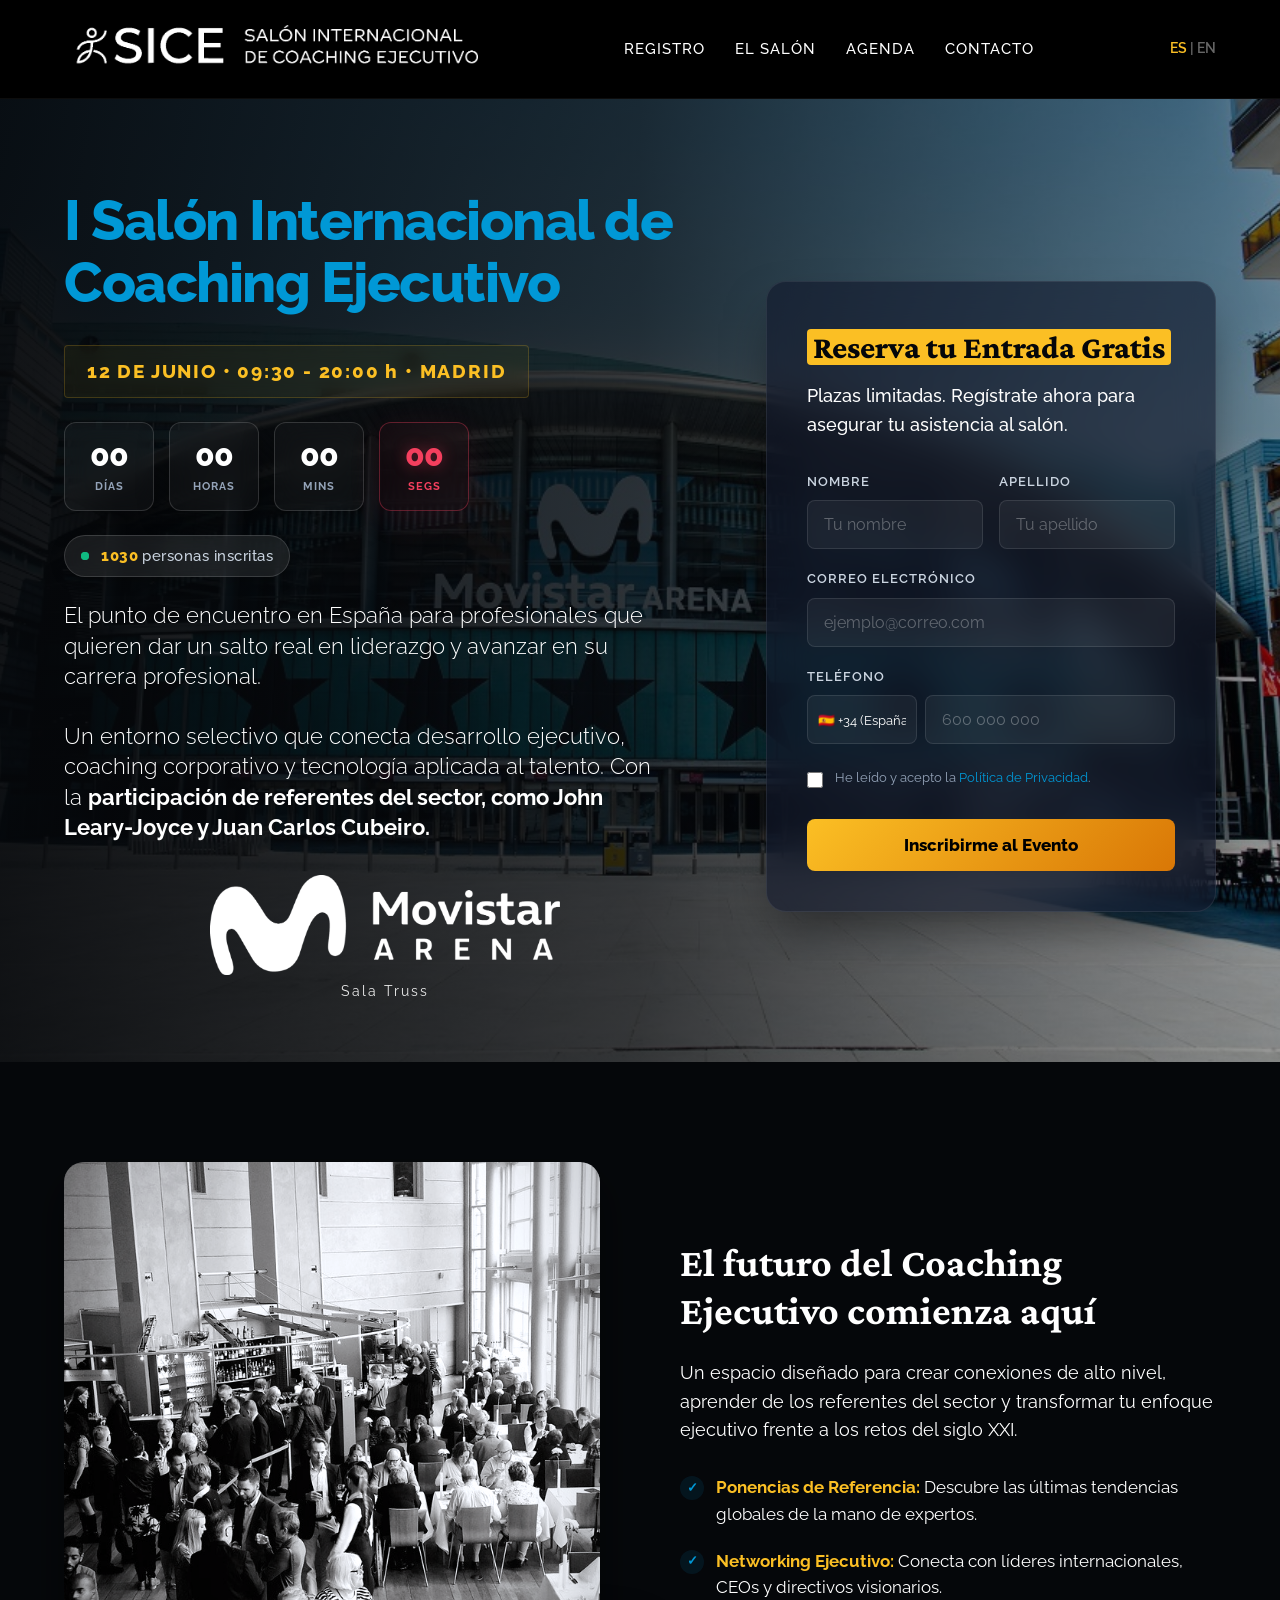
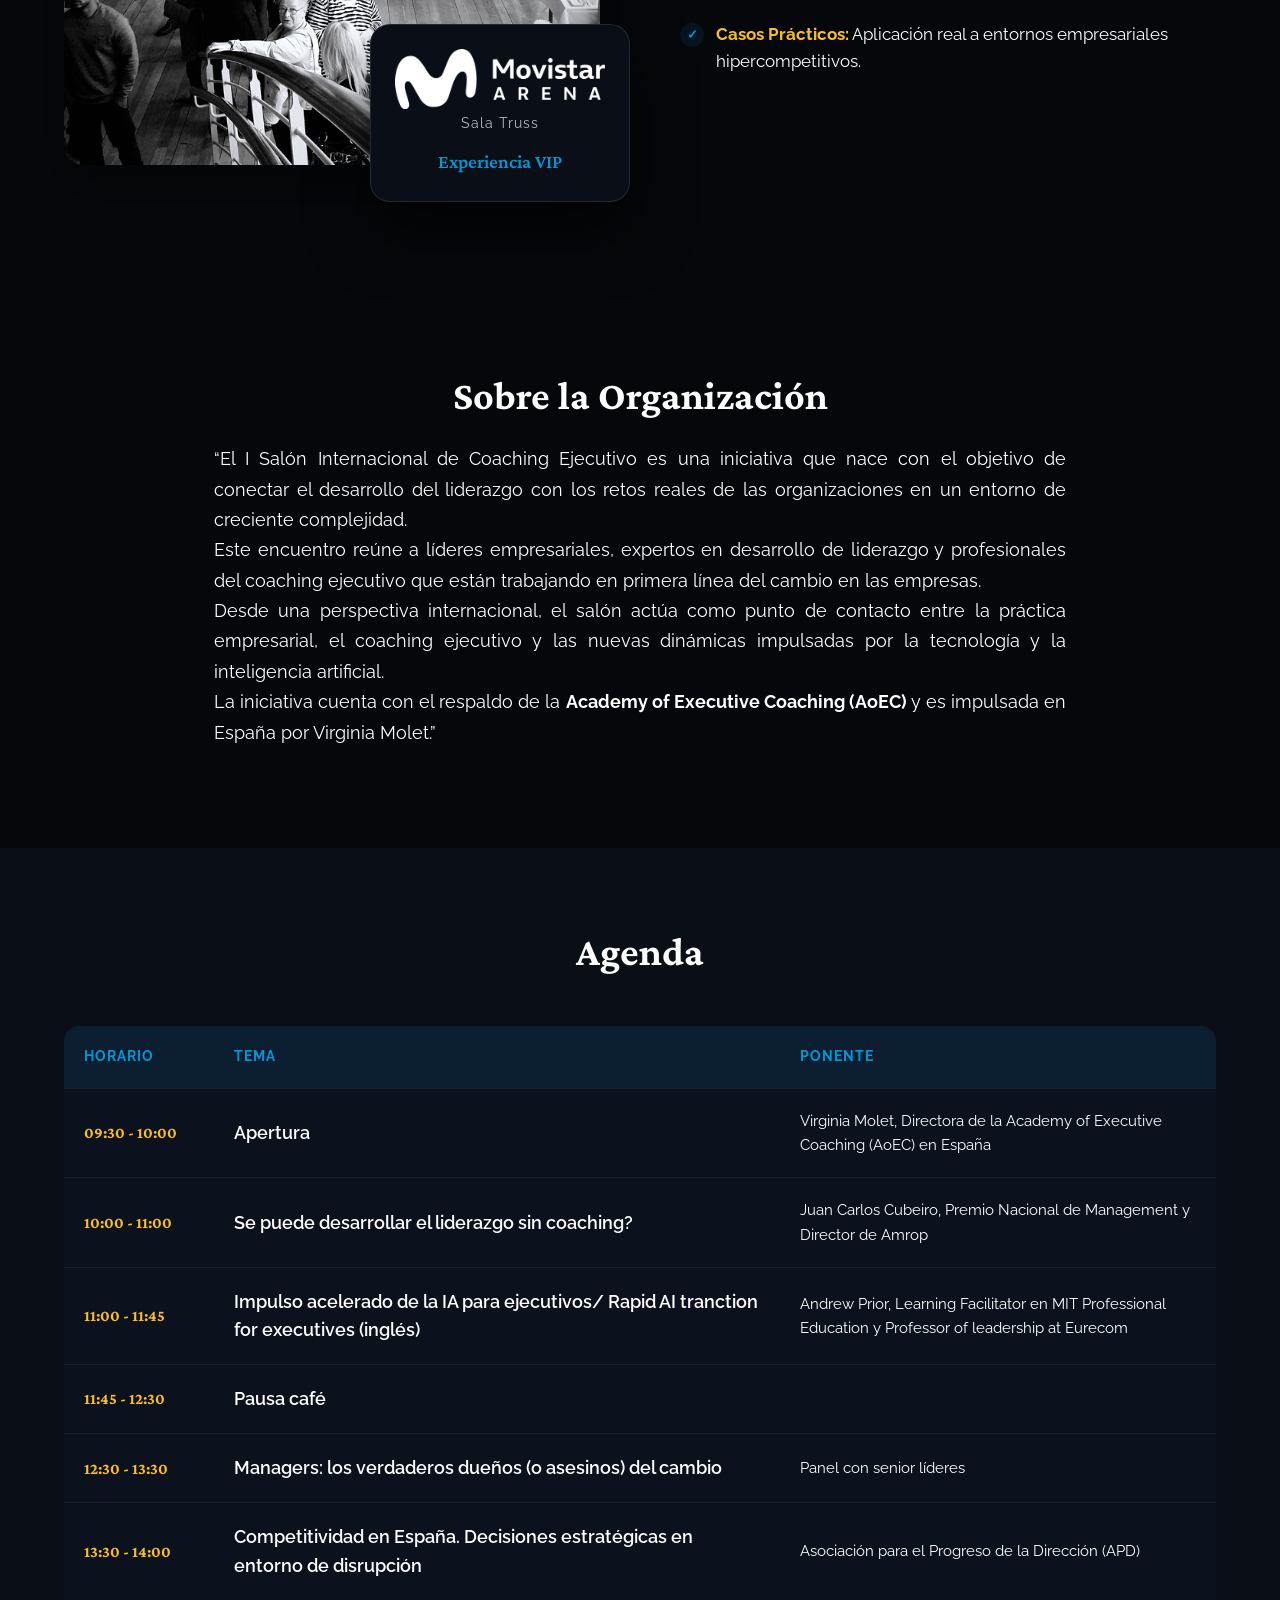
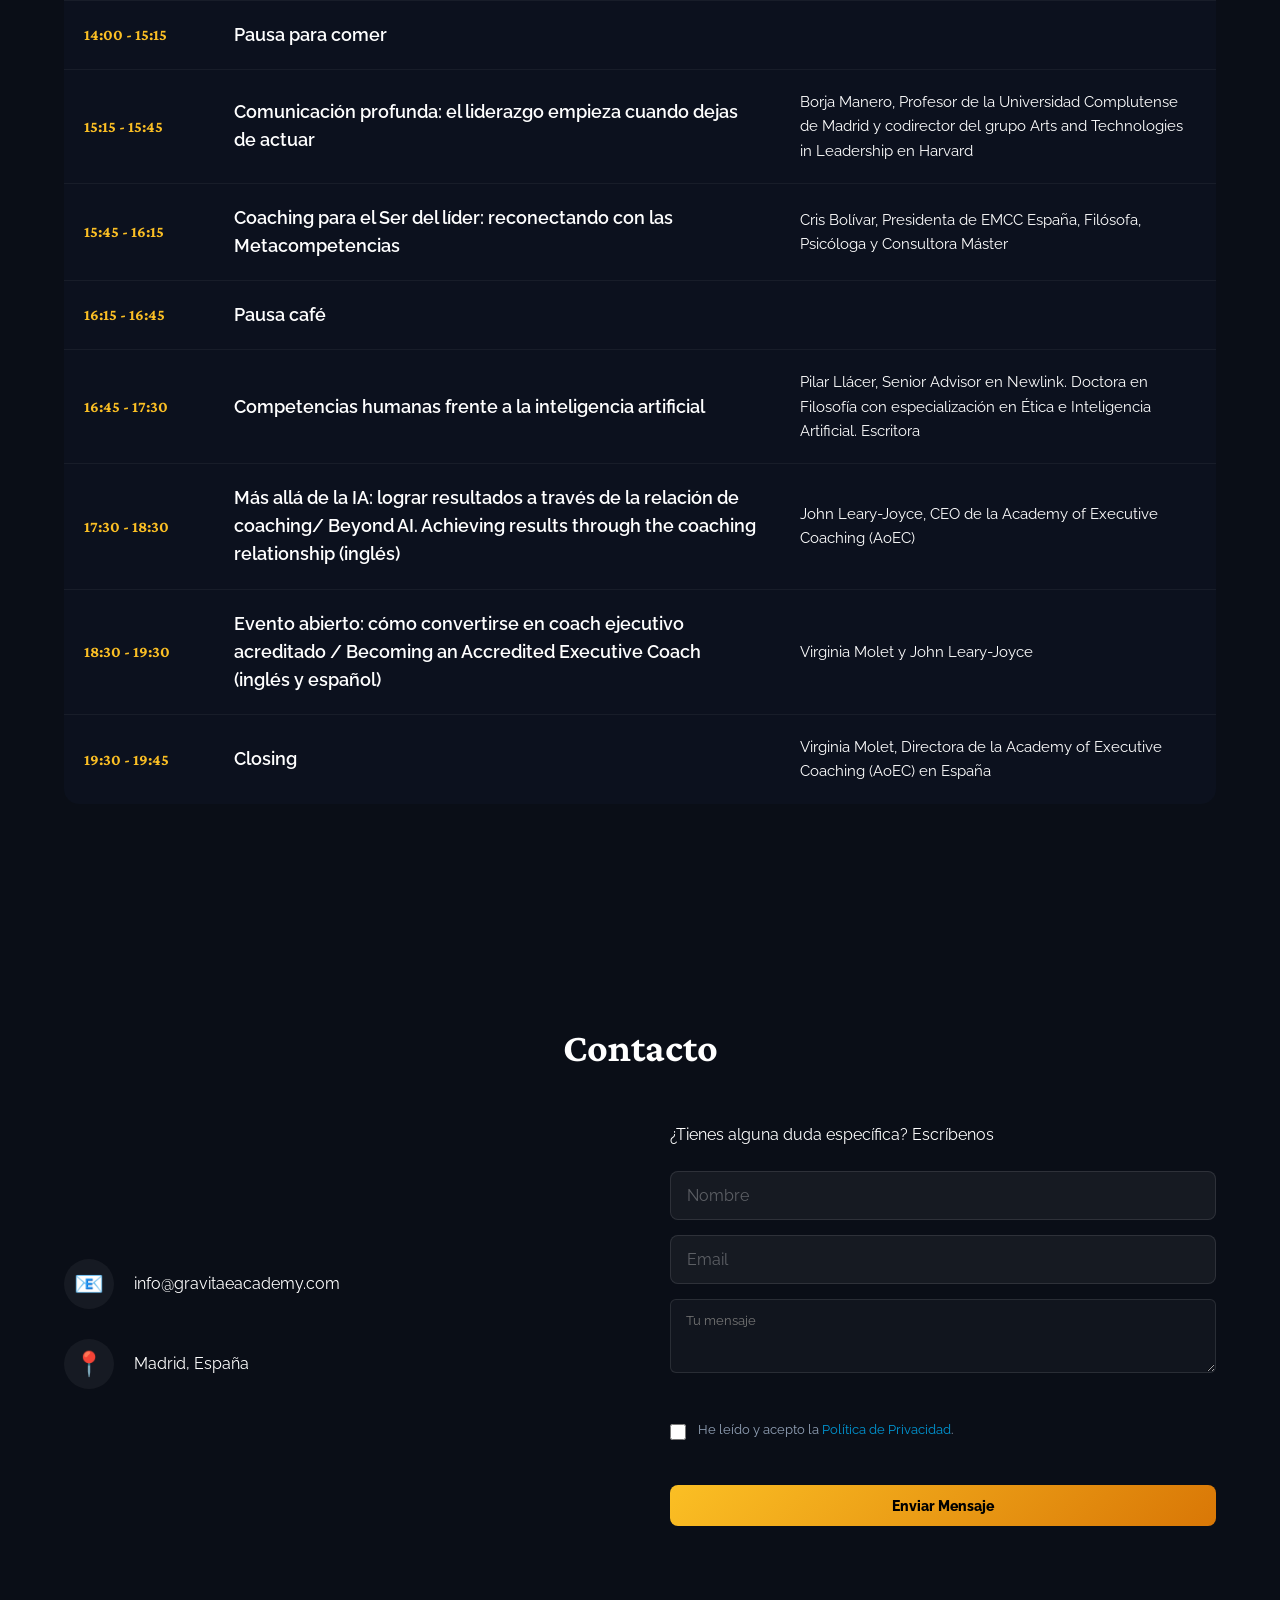
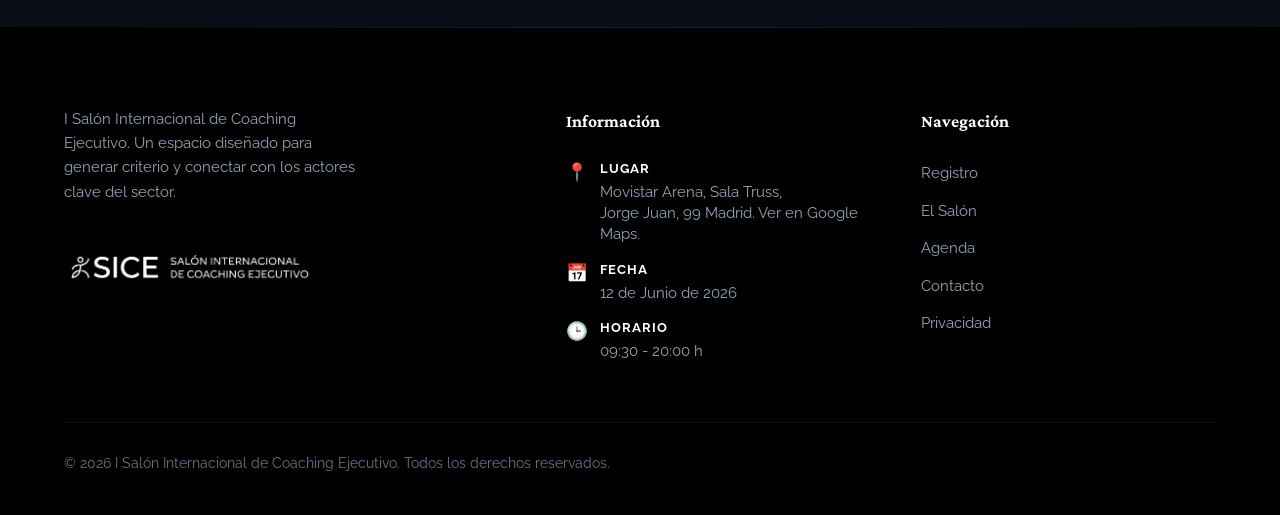
==== index.html @ 522bdac2 "content: update Cris Bolivar profile and presentation title in agenda" ====
<!DOCTYPE html>
<html lang="es">
<head>
    <meta charset="UTF-8">
    <meta name="viewport" content="width=device-width, initial-scale=1.0">
    <script>
        if (!sessionStorage.getItem('auto_reloaded')) {
            sessionStorage.setItem('auto_reloaded', 'true');
            window.location.reload(true);
        }
    </script>
    <title>I Salón Internacional de Coaching Ejecutivo | 12 de Junio, Madrid</title>
    <meta name="description" content="Inscríbete al I Salón Internacional de Coaching Ejecutivo este 12 de Junio de 09:30 a 20:00 h en el Movistar Arena de Madrid con expertos como John Leary-Joyce y Juan Carlos Cubeiro.">
    <link rel="preconnect" href="https://fonts.googleapis.com">
    <link rel="preconnect" href="https://fonts.gstatic.com" crossorigin>
    <link href="https://fonts.googleapis.com/css2?family=Crimson+Pro:ital,wght@0,300..900;1,300..900&family=Raleway:ital,wght@0,100..900;1,100..900&display=swap" rel="stylesheet">
    <link rel="stylesheet" href="style.css">
    <link rel="icon" type="image/png" href="assets/favicon-sice-v2.png">
</head>
<body>
    <header class="navbar">
        <div class="container nav-container">
            <div class="nav-brand"><a href="index.html"><img src="assets/logo-sice-horizontal-v2.png" alt="SICE Logo" class="nav-logo"></a></div>
            <nav class="nav-menu" id="navMenu">
                <ul>
                    <li><a href="index.html">Registro</a></li>
                    <li><a href="el-salon.html">El Salón</a></li>
                    <li><a href="agenda.html">Agenda</a></li>
                    <li><a href="#contacto">Contacto</a></li>
                </ul>
            </nav>
            <div class="nav-actions">
                <div class="lang-switcher">
                    <span class="active">ES</span> | <a href="en/index.html">EN</a>
                </div>
                <button class="menu-toggle" id="menuToggle">
                    <span></span>
                    <span></span>
                    <span></span>
                </button>
            </div>
        </div>
    </header>

    <main>
        <section class="hero">
            <div class="hero-bg">
                <img src="assets/movistar-arena-exterior.jpg" alt="Movistar Arena Exterior" class="bg-image">
                <div class="overlay"></div>
            </div>
            
            <div class="container hero-content">
                <div class="hero-text">
                    <h1 class="main-title">I Salón Internacional de<br>Coaching Ejecutivo</h1>
                    <span class="date-badge">12 DE JUNIO • 09:30 - 20:00 h • MADRID</span>
                    <div class="countdown-container">
                        <div class="countdown-card">
                            <span class="countdown-number" id="countdown-days">00</span>
                            <span class="countdown-label">DÍAS</span>
                        </div>
                        <div class="countdown-card">
                            <span class="countdown-number" id="countdown-hours">00</span>
                            <span class="countdown-label">HORAS</span>
                        </div>
                        <div class="countdown-card">
                            <span class="countdown-number" id="countdown-mins">00</span>
                            <span class="countdown-label">MINS</span>
                        </div>
                        <div class="countdown-card active-card">
                            <span class="countdown-number" id="countdown-secs">00</span>
                            <span class="countdown-label">SEGS</span>
                        </div>
                    </div>
                    <div class="counter-badge">
                        <span class="pulse-dot"></span>
                        <span id="registered-counter">1.030</span> personas inscritas
                    </div>
                    <p class="subtitle text-white-force">El punto de encuentro en España para profesionales que quieren dar un salto real en liderazgo y avanzar en su carrera profesional.<br><br>Un entorno selectivo que conecta desarrollo ejecutivo, coaching corporativo y tecnología aplicada al talento. Con la <strong>participación de referentes del sector, como John Leary-Joyce y Juan Carlos Cubeiro.</strong></p>
                    <div class="brand-group">
                        <img src="assets/logo-movistar-arena.png" alt="Movistar Arena Madrid" class="hero-brand-logo">
                        <span class="venue-name">Sala Truss</span>
                    </div>
                </div>

                <div class="form-wrapper">
                    <div class="glass-card">
                        <h2><span class="highlight-yellow">Reserva tu Entrada Gratis</span></h2>
                        <p>Plazas limitadas. Regístrate ahora para asegurar tu asistencia al salón.</p>
                        
                        <form id="inscription-form" class="event-form">
                            <div class="form-row">
                                <div class="form-group">
                                    <label for="nombre">Nombre</label>
                                    <input type="text" id="nombre" name="nombre" required placeholder="Tu nombre">
                                </div>
                                <div class="form-group">
                                    <label for="apellido">Apellido</label>
                                    <input type="text" id="apellido" name="apellido" required placeholder="Tu apellido">
                                </div>
                            </div>
                            
                            <div class="form-group">
                                <label for="email">Correo Electrónico</label>
                                <input type="email" id="email" name="email" required placeholder="ejemplo@correo.com">
                            </div>

                            <div class="form-group">
                                <label for="telefono">Teléfono</label>
                                <div class="phone-input">
                                    <select id="codigo-pais" name="codigo-pais" class="country-code">
                                        <option value="+34">🇪🇸 +34 (España)</option>
                                        <option value="+1">🇺🇸 +1 (USA/Canadá)</option>
                                        <option value="+44">🇬🇧 +44 (UK)</option>
                                        <option value="+52">🇲🇽 +52 (México)</option>
                                        <option value="+54">🇦🇷 +54 (Argentina)</option>
                                        <option value="+57">🇨🇴 +57 (Colombia)</option>
                                        <option value="+56">🇨🇱 +56 (Chile)</option>
                                        <option value="+51">🇵🇪 +51 (Perú)</option>
                                        <option value="+58">🇻🇪 +58 (Venezuela)</option>
                                        <option value="+593">🇪🇨 +593 (Ecuador)</option>
                                        <option value="+502">🇬🇹 +502 (Guatemala)</option>
                                        <option value="+53">🇨🇺 +53 (Cuba)</option>
                                        <option value="+591">🇧🇴 +591 (Bolivia)</option>
                                        <option value="+1">🇩🇴 +1 (Rep. Dominicana)</option>
                                        <option value="+504">🇭🇳 +504 (Honduras)</option>
                                        <option value="+595">🇵🇾 +595 (Paraguay)</option>
                                        <option value="+503">🇸🇻 +503 (El Salvador)</option>
                                        <option value="+505">🇳🇮 +505 (Nicaragua)</option>
                                        <option value="+506">🇨🇷 +506 (Costa Rica)</option>
                                        <option value="+507">🇵🇦 +507 (Panamá)</option>
                                        <option value="+598">🇺🇾 +598 (Uruguay)</option>
                                        <option value="+351">🇵🇹 +351 (Portugal)</option>
                                        <option value="+33">🇫🇷 +33 (Francia)</option>
                                        <option value="+49">🇩🇪 +49 (Alemania)</option>
                                        <option value="+39">🇮🇹 +39 (Italia)</option>
                                        <option value="+31">🇳🇱 +31 (Países Bajos)</option>
                                        <option value="+32">🇧🇪 +32 (Bélgica)</option>
                                        <option value="+41">🇨🇭 +41 (Suiza)</option>
                                        <option value="+43">🇦🇹 +43 (Austria)</option>
                                        <option value="+46">🇸🇪 +46 (Suecia)</option>
                                        <option value="+47">🇳特 +47 (Noruega)</option>
                                        <option value="+45">🇩🇰 +45 (Dinamarca)</option>
                                        <option value="+358">🇫🇮 +358 (Finlandia)</option>
                                        <option value="+30">🇬🇷 +30 (Grecia)</option>
                                        <option value="+353">🇮🇪 +353 (Irlanda)</option>
                                        <option value="+7">🇷🇺 +7 (Rusia)</option>
                                        <option value="+86">🇨🇳 +86 (China)</option>
                                        <option value="+81">🇯🇵 +81 (Japón)</option>
                                        <option value="+82">🇰🇷 +82 (Corea del Sur)</option>
                                        <option value="+91">🇮🇳 +91 (India)</option>
                                        <option value="+61">🇦🇺 +61 (Australia)</option>
                                        <option value="+64">🇳🇿 +64 (N. Zelanda)</option>
                                        <option value="+55">🇧🇷 +55 (Brasil)</option>
                                        <option value="+971">🇦🇪 +971 (EAU)</option>
                                        <option value="+966">🇸🇦 +966 (Arabia S.)</option>
                                        <option value="+972">🇮🇱 +972 (Israel)</option>
                                        <option value="+20">🇪🇬 +20 (Egipto)</option>
                                        <option value="+27">🇿🇦 +27 (Sudáfrica)</option>
                                        <option value="+212">🇲🇦 +212 (Marruecos)</option>
                                        <option value="+00">🌍 Otro</option>
                                    </select>
                                    <input type="tel" id="telefono" name="telefono" required placeholder="600 000 000">
                                </div>
                            </div>

                            <div class="form-group checkbox-group">
                                <input type="checkbox" id="legal" name="legal" required>
                                <label for="legal" class="legal-text">He leído y acepto la <a href="https://saloncoachingejecutivo.com/politica-de-privacidad.html" target="_blank">Política de Privacidad</a>.</label>
                            </div>

                            <button type="submit" class="submit-btn" id="submitBtn">
                                <span>Inscribirme al Evento</span>
                                <div class="spinner hidden"></div>
                            </button>
                            <div class="success-msg hidden" id="successMsg">¡Gracias por inscribirte! Nos pondremos en contacto pronto con los detalles de tu acceso.</div>
                        </form>
                    </div>
                </div>
            </div>
        </section>
        
        <section class="about-section">
            <div class="container about-grid">
                <div class="about-image">
                    <img src="assets/indoor-networking-v2.jpg" alt="Networking de Coaching" class="img-fluid rounded-shadow">
                    <div class="floating-badge">
                        <img src="assets/logo-movistar-arena.png" alt="Movistar Arena" class="m-logo">
                        <span class="badge-subtitle">Sala Truss</span>
                        <span>Experiencia VIP</span>
                    </div>
                </div>
                <div class="about-text">
                    <h2 class="section-title">El futuro del Coaching Ejecutivo comienza aquí</h2>
                    <p class="text-white-force">Un espacio diseñado para crear conexiones de alto nivel, aprender de los referentes del sector y transformar tu enfoque ejecutivo frente a los retos del siglo XXI.</p>
                    <ul class="feature-list">
                        <li><strong>Ponencias de Referencia:</strong> Descubre las últimas tendencias globales de la mano de expertos.</li>
                        <li><strong>Networking Ejecutivo:</strong> Conecta con líderes internacionales, CEOs y directivos visionarios.</li>
                        <li><strong>Casos Prácticos:</strong> Aplicación real a entornos empresariales hipercompetitivos.</li>
                    </ul>
                </div>
            </div>
        </section>

        <!-- Sección: Organización -->
        <section id="organiza" class="organiza-section">
            <div class="container organiza-single">
                <div class="organiza-text">
                    <h2 class="section-title">Sobre la Organización</h2>
                    <p class="text-white-force">“El I Salón Internacional de Coaching Ejecutivo es una iniciativa que nace con el objetivo de conectar el desarrollo del liderazgo con los retos reales de las organizaciones en un entorno de creciente complejidad.</p>
                    <p class="text-white-force">Este encuentro reúne a líderes empresariales, expertos en desarrollo de liderazgo y profesionales del coaching ejecutivo que están trabajando en primera línea del cambio en las empresas.</p>
                    <p class="text-white-force">Desde una perspectiva internacional, el salón actúa como punto de contacto entre la práctica empresarial, el coaching ejecutivo y las nuevas dinámicas impulsadas por la tecnología y la inteligencia artificial.</p>
                    <p class="text-white-force">La iniciativa cuenta con el respaldo de la <strong>Academy of Executive Coaching (AoEC)</strong> y es impulsada en España por Virginia Molet.”</p>
                </div>
            </div>
        </section>

        <!-- Sección: Agenda -->
        <section class="schedule-section" id="provisional-agenda">
            <div class="container">
                <h2 class="section-title text-center">Agenda</h2>
                
                <div class="schedule-table-container">
                    <table class="schedule-table">
                        <thead>
                            <tr>
                                <th>Horario</th>
                                <th>Tema</th>
                                <th>Ponente</th>
                            </tr>
                        </thead>
                        <tbody>
                            <tr>
                                <td class="time-cell">09:30 - 10:00</td>
                                <td class="topic-cell">Apertura</td>
                                <td class="presenter-cell">Virginia Molet, Directora de la Academy of Executive Coaching (AoEC) en España</td>
                            </tr>
                            <tr>
                                <td class="time-cell">10:00 - 11:00</td>
                                <td class="topic-cell">Se puede desarrollar el liderazgo sin coaching?</td>
                                <td class="presenter-cell">Juan Carlos Cubeiro, Premio Nacional de Management y Director de Amrop</td>
                            </tr>
                            <tr>
                                <td class="time-cell">11:00 - 11:45</td>
                                <td class="topic-cell">Impulso acelerado de la IA para ejecutivos/ Rapid AI tranction for executives (inglés)</td>
                                <td class="presenter-cell">Andrew Prior, Learning Facilitator en MIT Professional Education y Professor of leadership at Eurecom</td>
                            </tr>
                            <tr>
                                <td class="time-cell">11:45 - 12:30</td>
                                <td class="topic-cell">Pausa café</td>
                                <td class="presenter-cell"></td>
                            </tr>
                            <tr>
                                <td class="time-cell">12:30 - 13:30</td>
                                <td class="topic-cell">Managers: los verdaderos dueños (o asesinos) del cambio</td>
                                <td class="presenter-cell">Panel con senior líderes</td>
                            </tr>
                            <tr>
                                <td class="time-cell">13:30 - 14:00</td>
                                <td class="topic-cell">Competitividad en España. Decisiones estratégicas en entorno de disrupción</td>
                                <td class="presenter-cell">Asociación para el Progreso de la Dirección (APD)</td>
                            </tr>
                            <tr>
                                <td class="time-cell">14:00 - 15:15</td>
                                <td class="topic-cell">Pausa para comer</td>
                                <td class="presenter-cell"></td>
                            </tr>
                            <tr>
                                <td class="time-cell">15:15 - 15:45</td>
                                <td class="topic-cell">Comunicación profunda: el liderazgo empieza cuando dejas de actuar</td>
                                <td class="presenter-cell">Borja Manero, Profesor de la Universidad Complutense de Madrid y codirector del grupo Arts and Technologies in Leadership en Harvard</td>
                            </tr>
                            <tr>
                                <td class="time-cell">15:45 - 16:15</td>
                                <td class="topic-cell">Coaching para el Ser del líder: reconectando con las Metacompetencias</td>
                                <td class="presenter-cell">Cris Bolívar, Presidenta de EMCC España, Filósofa, Psicóloga y Consultora Máster</td>
                            </tr>
                            <tr>
                                <td class="time-cell">16:15 - 16:45</td>
                                <td class="topic-cell">Pausa café</td>
                                <td class="presenter-cell"></td>
                            </tr>
                            <tr>
                                <td class="time-cell">16:45 - 17:30</td>
                                <td class="topic-cell">Competencias humanas frente a la inteligencia artificial</td>
                                <td class="presenter-cell">Pilar Llácer, Senior Advisor en Newlink. Doctora en Filosofía con especialización en Ética e Inteligencia Artificial. Escritora</td>
                            </tr>
                            <tr>
                                <td class="time-cell">17:30 - 18:30</td>
                                <td class="topic-cell">Más allá de la IA: lograr resultados a través de la relación de coaching/ Beyond AI. Achieving results through the coaching relationship (inglés)</td>
                                <td class="presenter-cell">John Leary-Joyce, CEO de la Academy of Executive Coaching (AoEC)</td>
                            </tr>
                            <tr>
                                <td class="time-cell">18:30 - 19:30</td>
                                <td class="topic-cell">Evento abierto: cómo convertirse en coach ejecutivo acreditado / Becoming an Accredited Executive Coach (inglés y español)</td>
                                <td class="presenter-cell">Virginia Molet y John Leary-Joyce</td>
                            </tr>
                            <tr>
                                <td class="time-cell">19:30 - 19:45</td>
                                <td class="topic-cell">Closing</td>
                                <td class="presenter-cell">Virginia Molet, Directora de la Academy of Executive Coaching (AoEC) en España</td>
                            </tr>
                        </tbody>
                    </table>
                </div>
            </div>
        </section>

        <!-- Sección: Contacto -->
        <section id="contacto" class="contacto-section">
            <div class="container">
                <h2 class="section-title text-center">Contacto</h2>
                <div class="contacto-grid">
                    <div class="contacto-info">
                        <div class="info-item">
                            <span class="icon">📧</span>
                            <p>info@gravitaeacademy.com</p>
                        </div>
                        <div class="info-item">
                            <span class="icon">📍</span>
                            <p>Madrid, España</p>
                        </div>
                    </div>
                    <div class="contacto-form-mini">
                        <p class="text-sm opacity-70 mb-6">¿Tienes alguna duda específica? Escríbenos</p>
                        <form class="mini-form" id="contact-form">
                            <input type="text" name="nombre" placeholder="Nombre" required>
                            <input type="email" name="email" placeholder="Email" required>
                            <textarea name="mensaje" placeholder="Tu mensaje" rows="3" required></textarea>
                            <div class="form-group checkbox-group">
                                <input type="checkbox" id="legal-contacto" name="legal" required>
                                <label for="legal-contacto" class="legal-text">He leído y acepto la <a href="politica-de-privacidad.html" target="_blank">Política de Privacidad</a>.</label>
                            </div>
                            <button type="submit" class="submit-btn small" id="contactSubmitBtn">
                                <span>Enviar Mensaje</span>
                                <div class="spinner hidden"></div>
                            </button>
                            <p id="contactSuccess" class="success-message hidden">Mensaje enviado</p>
                        </form>
                    </div>
                </div>
            </div>
        </section>
    </main>

    <footer>
        <div class="container">
            <div class="footer-grid">
                <div class="footer-brand-col">
                    <p>I Salón Internacional de Coaching Ejecutivo. Un espacio diseñado para generar criterio y conectar con los actores clave del sector.</p>
                    <img src="assets/logo-sice-horizontal-v2.png" alt="SICE Logo" class="footer-logo">
                </div>
                <div class="footer-info-col">
                    <h4 class="footer-col-title">Información</h4>
                    <ul class="footer-info-list">
                        <li class="footer-info-item">
                            <span class="icon">📍</span>
                            <div>
                                <strong>Lugar</strong>
                                <a href="https://maps.app.goo.gl/J7cBUpPkDtHW1ZrYA" target="_blank">Movistar Arena, Sala Truss,<br>Jorge Juan, 99 Madrid. Ver en Google Maps.</a>
                            </div>
                        </li>
                        <li class="footer-info-item">
                            <span class="icon">📅</span>
                            <div>
                                <strong>Fecha</strong>
                                <span>12 de Junio de 2026</span>
                            </div>
                        </li>
                        <li class="footer-info-item">
                            <span class="icon">🕒</span>
                            <div>
                                <strong>Horario</strong>
                                <span>09:30 - 20:00 h</span>
                            </div>
                        </li>
                    </ul>
                </div>
                <div class="footer-nav-col">
                    <h4 class="footer-col-title">Navegación</h4>
                    <ul class="footer-nav-list">
                        <li><a href="index.html">Registro</a></li>
                        <li><a href="el-salon.html">El Salón</a></li>
                        <li><a href="agenda.html">Agenda</a></li>
                        <li><a href="index.html#contacto">Contacto</a></li>
                        <li><a href="politica-de-privacidad.html">Privacidad</a></li>
                    </ul>
                </div>
            </div>
            <div class="footer-divider"></div>
            <div class="footer-bottom">
                <p>&copy; 2026 I Salón Internacional de Coaching Ejecutivo. Todos los derechos reservados.</p>
            </div>
        </div>
    </footer>

    <a href="#inscription-form" class="floating-cta" id="floatingCta">Inscribirme al Evento</a>

    <script src="script-v2.js"></script>
</body>
</html>
---- style.css ----
:root {
    --color-primary: #0098d6;
    --color-primary-dark: #0077a9;
    --color-accent-yellow: #fbbf24;
    --color-accent-yellow-dark: #d97706;
    --color-dark: #0a0e17;        /* Very dark blue/black */
    --color-darker: #05070a;
    --color-text: #ffffff;
    --color-white: #ffffff;
    
    --font-heading: 'Crimson Pro', serif;
    --font-body: 'Raleway', sans-serif;
    
    --transition: all 0.3s cubic-bezier(0.25, 0.8, 0.25, 1);
}

html {
    scroll-behavior: smooth;
}

* {
    margin: 0;
    padding: 0;
    box-sizing: border-box;
}

html, body {
    overflow-x: hidden;
    width: 100%;
}

.subtitle strong {
    font-weight: 700;
    color: var(--color-white);
}

body {
    font-family: var(--font-body);
    background-color: var(--color-darker);
    color: var(--color-text);
    line-height: 1.6;
    padding-top: 90px; /* Offset the fixed header on desktop */
}

.container {
    max-width: 1200px;
    margin: 0 auto;
    padding: 0 24px;
}

/* Header & Navigation */
.navbar {
    position: fixed;
    top: 0;
    left: 0;
    width: 100%;
    padding: 15px 0;
    z-index: 1000;
    background: #000000;
    backdrop-filter: blur(15px);
    -webkit-backdrop-filter: blur(15px);
    border-bottom: 1px solid rgba(255, 255, 255, 0.05);
    transition: var(--transition);
}

.nav-container {
    display: flex;
    justify-content: space-between;
    align-items: center;
}

.nav-brand {
    display: block;
}

.nav-brand .nav-logo {
    height: 60px;
    max-width: 100%;
    width: auto;
    object-fit: contain;
}

.nav-menu ul {
    display: flex;
    list-style: none;
    gap: 30px;
}

.nav-menu ul li a {
    color: var(--color-text);
    text-decoration: none;
    font-size: 0.95rem;
    font-weight: 500;
    text-transform: uppercase;
    letter-spacing: 1px;
    transition: var(--transition);
}

.nav-menu ul li a:hover {
    color: var(--color-primary);
}

.nav-actions {
    display: flex;
    align-items: center;
    gap: 20px;
}

.lang-switcher {
    font-size: 0.85rem;
    font-weight: 600;
    color: rgba(255, 255, 255, 0.4);
}

.lang-switcher a {
    color: inherit;
    text-decoration: none;
    transition: var(--transition);
}

.lang-switcher a:hover {
    color: var(--color-white);
}

.lang-switcher .active {
    color: var(--color-accent-yellow);
}

.menu-toggle {
    display: none;
    flex-direction: column;
    gap: 6px;
    background: none;
    border: none;
    cursor: pointer;
    padding: 5px;
}

.menu-toggle span {
    display: block;
    width: 25px;
    height: 2px;
    background: var(--color-white);
    transition: var(--transition);
}

/* Sections Global */
.text-center { text-align: center; }

/* Agenda Section */
.agenda-section {
    padding: 100px 0;
    background: var(--color-dark);
}

.agenda-timeline {
    max-width: 800px;
    margin: 60px auto 0;
    position: relative;
}

.timeline-item {
    display: flex;
    gap: 40px;
    margin-bottom: 40px;
    position: relative;
}

.timeline-item::before {
    content: '';
    position: absolute;
    left: 55px;
    top: 30px;
    bottom: -40px;
    width: 1px;
    background: rgba(255, 255, 255, 0.1);
}

.timeline-item:last-child::before { display: none; }

.timeline-item .time {
    font-family: var(--font-heading);
    font-size: 1.5rem;
    font-weight: 700;
    color: var(--color-primary);
    min-width: 60px;
}

.timeline-item .content h3 {
    font-size: 1.25rem;
    color: var(--color-white);
    margin-bottom: 8px;
}

.timeline-item .content p {
    color: var(--color-gray);
    font-size: 1rem;
}

/* Organiza Section */
.organiza-section {
    padding: 100px 0;
    background: var(--color-darker);
}

.organiza-grid {
    display: grid;
    grid-template-columns: 1fr 1fr;
    gap: 80px;
    align-items: center;
}

.organiza-single {
    max-width: 900px;
    margin: 0 auto;
    text-align: center;
}

.organiza-single .organiza-text p {
    text-align: justify;
    text-justify: inter-word;
    margin-left: auto;
    margin-right: auto;
    font-size: 1.15rem;
    line-height: 1.65;
}

.organiza-visual {
    display: flex;
    justify-content: center;
}

.glass-card.mini {
    padding: 30px;
    text-align: center;
    border-color: rgba(251, 191, 36, 0.2);
}

/* Contacto Section */
.contacto-section {
    padding: 100px 0;
    background: var(--color-dark);
}

.contacto-grid {
    display: grid;
    grid-template-columns: 1fr 1fr;
    gap: 60px;
    margin-top: 50px;
}

.contacto-info {
    display: flex;
    flex-direction: column;
    gap: 30px;
    justify-content: center;
}

.info-item {
    display: flex;
    align-items: center;
    gap: 20px;
}

.info-item .icon {
    font-size: 1.5rem;
    width: 50px;
    height: 50px;
    background: rgba(255, 255, 255, 0.05);
    display: flex;
    align-items: center;
    justify-content: center;
    border-radius: 50%;
}

.mini-form input, .mini-form textarea {
    width: 100%;
    background: rgba(255, 255, 255, 0.03);
    border: 1px solid rgba(255, 255, 255, 0.1);
    color: white;
    padding: 12px 15px;
    border-radius: 6px;
    margin-bottom: 15px;
    font-family: var(--font-body);
}

.submit-btn.small {
    padding: 12px 25px;
    font-size: 0.9rem;
}

/* Utilities */
.mb-6 { margin-bottom: 24px; }
.mb-8 { margin-bottom: 32px; }
.highlight-yellow {
    background: var(--color-accent-yellow);
    color: var(--color-darker);
    padding: 0 6px;
    border-radius: 4px;
    font-weight: 800;
}


/* Responsive Menu */
@media (max-width: 992px) {
    .navbar {
        position: fixed;
        top: 0;
        left: 0;
        width: 100%;
    }

    body {
        padding-top: 75px;
    }

    .nav-menu {
        position: fixed;
        top: 65px;
        left: 0;
        width: 100%;
        background: var(--color-darker);
        padding: 40px;
        transform: translateY(-150%);
        transition: transform 0.4s ease;
        z-index: 999;
        border-bottom: 1px solid rgba(255, 255, 255, 0.1);
    }

    .nav-menu.active {
        transform: translateY(0);
    }

    .nav-menu ul {
        flex-direction: column;
        align-items: center;
        gap: 25px;
    }

    .menu-toggle {
        display: flex;
    }

    .organiza-grid, .contacto-grid {
        grid-template-columns: 1fr;
        gap: 40px;
    }
}

/* Hero Section */
.hero {
    position: relative;
    min-height: 100vh;
    display: flex;
    align-items: center;
    padding-top: 100px;
    padding-bottom: 60px;
}

.hero-bg {
    position: absolute;
    top: 0;
    left: 0;
    width: 100%;
    height: 100%;
    z-index: 0;
    overflow: hidden;
}

.bg-image {
    width: 100%;
    height: 100%;
    object-fit: cover;
    object-position: center;
    transform: scale(1.05);
    animation: slowZoom 20s infinite alternate;
}

.overlay {
    position: absolute;
    top: 0;
    left: 0;
    width: 100%;
    height: 100%;
    background: linear-gradient(to right, rgba(5, 7, 10, 0.95) 0%, rgba(5, 7, 10, 0.8) 50%, rgba(5, 7, 10, 0.4) 100%);
}

@keyframes slowZoom {
    0% { transform: scale(1.05); }
    100% { transform: scale(1.1); }
}

.hero-content {
    position: relative;
    z-index: 10;
    display: grid;
    grid-template-columns: 1fr 450px;
    gap: 60px;
    align-items: center;
    width: 100%;
}

.date-badge {
    display: flex;
    width: fit-content;
    align-items: center;
    padding: 10px 22px;
    background: rgba(251, 191, 36, 0.05);
    border: 1px solid rgba(251, 191, 36, 0.2);
    color: var(--color-accent-yellow);
    border-radius: 4px;
    font-size: 1.2rem;
    font-weight: 800;
    letter-spacing: 1.8px;
    margin-top: 8px; 
    margin-bottom: 24px;
    backdrop-filter: blur(8px);
    -webkit-backdrop-filter: blur(8px);
    transition: var(--transition);
}

.date-badge:hover {
    background: rgba(251, 191, 36, 0.1);
    border-color: var(--color-accent-yellow);
}

.counter-badge {
    display: flex;
    width: fit-content;
    align-items: center;
    padding: 8px 16px;
    background: rgba(255, 255, 255, 0.08);
    border: 1px solid rgba(255, 255, 255, 0.15);
    color: #cbd5e1; /* High contrast text */
    border-radius: 50px;
    font-size: 0.95rem;
    font-weight: 500;
    margin-bottom: 24px;
    letter-spacing: 0.5px;
    box-shadow: 0 4px 15px rgba(0, 0, 0, 0.2);
    backdrop-filter: blur(10px);
    -webkit-backdrop-filter: blur(10px);
    transition: var(--transition);
}

.counter-badge:hover {
    background: rgba(255, 255, 255, 0.12);
    border-color: rgba(255, 255, 255, 0.25);
    transform: translateY(-1px);
}

.counter-badge #registered-counter {
    color: var(--color-accent-yellow);
    font-weight: 800;
    margin-right: 4px;
    margin-left: 4px;
}

.pulse-dot {
    width: 8px;
    height: 8px;
    background-color: #10b981; /* emerald green */
    border-radius: 50%;
    margin-right: 8px;
    position: relative;
    display: inline-block;
}

.pulse-dot::after {
    content: '';
    position: absolute;
    width: 100%;
    height: 100%;
    background-color: #10b981;
    border-radius: 50%;
    top: 0;
    left: 0;
    animation: pulse 2s infinite ease-in-out;
}

@keyframes pulse {
    0% {
        transform: scale(1);
        opacity: 1;
    }
    100% {
        transform: scale(2.5);
        opacity: 0;
    }
}

/* Fallback image if main title isn't used */
.main-title {
    display: block;
    font-family: var(--font-body);
    font-weight: 800;
    font-size: clamp(2.5rem, 7vw, 3.5rem);
    color: var(--color-primary);
    line-height: 1.1;
    margin-bottom: 32px;
    letter-spacing: -1.5px;
    text-transform: none;
}
.text-logo-img {
    display: block;
    filter: drop-shadow(0 4px 6px rgba(0,0,0,0.5));
    margin-bottom: 8px; /* Reduced to bring date closer */
    max-width: 650px; /* Increased from 450px for more impact */
    width: 100%;
}

.subtitle {
    font-size: 1.35rem;
    color: #ffffff;
    max-width: 600px; /* Increased from 500px to allow more text per line */
    margin-bottom: 32px;
    font-weight: 300;
    line-height: 1.4;
}

.hero-brand-logo {
    height: 100px;
    width: auto;
    max-width: 100%;
    filter: brightness(0) invert(1);
    display: block;
    transition: var(--transition);
}

.hero-brand-logo:hover {
    filter: brightness(0) invert(1) opacity(1);
}

.brand-group, .footer-brand-group {
    display: flex;
    flex-direction: column;
    align-items: center;
    gap: 4px;
}

.venue-name {
    font-size: 0.9rem;
    font-weight: 400;
    color: var(--color-white);
    letter-spacing: 2px;
    opacity: 0.9;
}

.venue-name.small {
    font-size: 0.8rem;
    opacity: 0.6;
    letter-spacing: 3px;
}

/* Glassmorphism Form */
.glass-card {
    background: rgba(15, 23, 42, 0.6);
    backdrop-filter: blur(20px);
    -webkit-backdrop-filter: blur(20px);
    border: 1px solid rgba(255, 255, 255, 0.08);
    border-radius: 20px;
    padding: 40px;
    box-shadow: 0 25px 50px -12px rgba(0, 0, 0, 0.5);
    position: relative;
    overflow: hidden;
}

.glass-card::before {
    content: '';
    position: absolute;
    top: 0;
    left: 0;
    width: 60%;
    height: 3px;
    background: linear-gradient(90deg, transparent, var(--color-accent-yellow), transparent);
    transform: translateX(-100%);
    animation: shimmer 3s infinite;
}

@keyframes shimmer {
    100% { transform: translateX(200%); }
}

.glass-card h2 {
    font-family: var(--font-heading);
    font-size: 2rem;
    color: var(--color-white);
    margin-bottom: 8px;
}

.glass-card p {
    font-size: 1.15rem; /* Increased significantly from 0.9rem */
    color: var(--color-white); /* Brighter for contrast */
    margin-bottom: 32px;
    font-weight: 500;
}

/* Floating CTA */
.floating-cta {
    position: fixed;
    bottom: 24px;
    left: 50%;
    transform: translateX(-50%) translateY(100px);
    background: linear-gradient(135deg, var(--color-accent-yellow), var(--color-accent-yellow-dark));
    color: #000;
    text-decoration: none;
    padding: 16px 32px;
    border-radius: 100px;
    font-weight: 800;
    font-size: 1.1rem;
    box-shadow: 0 15px 30px rgba(217, 119, 6, 0.4);
    z-index: 1000;
    transition: all 0.4s cubic-bezier(0.175, 0.885, 0.32, 1.275);
    white-space: nowrap;
    opacity: 0;
    pointer-events: none;
    text-align: center;
}

.floating-cta.active {
    transform: translateX(-50%) translateY(0);
    opacity: 1;
    pointer-events: auto;
}

.floating-cta:hover {
    transform: translateX(-50%) translateY(-5px);
    box-shadow: 0 20px 40px rgba(0, 152, 214, 0.5);
    filter: brightness(1.1);
}

@media (max-width: 576px) {
    body {
        padding-top: 65px;
    }

    .floating-cta {
        bottom: 0;
        left: 0;
        width: 100%;
        transform: translateY(100px);
        border-radius: 0;
        padding: 20px;
    }
    .floating-cta.active {
        transform: translateY(0);
    }
}

.form-group {
    margin-bottom: 20px;
}

.form-row {
    display: grid;
    grid-template-columns: 1fr 1fr;
    gap: 16px;
}

label {
    display: block;
    font-size: 0.8rem;
    text-transform: uppercase;
    letter-spacing: 1px;
    color: #cbd5e1;
    margin-bottom: 8px;
    font-weight: 600;
}

input[type="text"],
input[type="email"],
input[type="tel"] {
    width: 100%;
    background: rgba(255, 255, 255, 0.05);
    border: 1px solid rgba(255, 255, 255, 0.1);
    color: white;
    padding: 14px 16px;
    border-radius: 8px;
    font-family: var(--font-body);
    font-size: 1rem;
    transition: var(--transition);
}

input:focus, select:focus {
    outline: none;
    border-color: var(--color-primary);
    background: rgba(255, 255, 255, 0.1);
    box-shadow: 0 0 0 3px rgba(0, 152, 214, 0.2);
}

input::placeholder {
    color: rgba(255, 255, 255, 0.3);
}

.success-message {
    color: #10b981;
    font-size: 0.9rem;
    margin-top: 15px;
    font-weight: 600;
    text-align: center;
    padding: 10px;
    background: rgba(16, 185, 129, 0.1);
    border-radius: 8px;
    border: 1px solid rgba(16, 185, 129, 0.2);
}

.hidden {
    display: none !important;
}

.phone-input {
    display: flex;
    gap: 8px;
    width: 100%;
}

.phone-input input[type="tel"] {
    flex: 1;
    min-width: 0;
}

.country-code {
    width: 110px;
    background: rgba(255, 255, 255, 0.05);
    border: 1px solid rgba(255, 255, 255, 0.1);
    color: white;
    padding: 14px 10px;
    border-radius: 8px;
    font-family: var(--font-body);
    appearance: none;
    cursor: pointer;
}
.country-code option {
    background: var(--color-dark);
    color: white;
}

.checkbox-group {
    display: flex;
    align-items: flex-start;
    gap: 12px;
    margin-top: 24px;
    margin-bottom: 30px;
}

.checkbox-group input {
    margin-top: 4px;
    accent-color: var(--color-primary);
    width: 16px;
    height: 16px;
    cursor: pointer;
}

.legal-text {
    font-size: 0.8rem;
    text-transform: none;
    letter-spacing: normal;
    font-weight: 400;
    color: #94a3b8;
    margin: 0;
}

.legal-text a {
    color: var(--color-primary);
    text-decoration: none;
}
.legal-text a:hover {
    text-decoration: underline;
}

.submit-btn {
    width: 100%;
    background: linear-gradient(135deg, var(--color-accent-yellow), var(--color-accent-yellow-dark));
    color: #000;
    border: none;
    padding: 16px;
    border-radius: 8px;
    font-family: var(--font-body);
    font-size: 1.05rem;
    font-weight: 800;
    cursor: pointer;
    transition: var(--transition);
    position: relative;
    overflow: hidden;
    display: flex;
    justify-content: center;
    align-items: center;
}

.submit-btn:hover {
    transform: translateY(-2px);
    box-shadow: 0 10px 20px rgba(0, 152, 214, 0.3);
}

.submit-btn:active {
    transform: translateY(1px);
}

.spinner {
    width: 20px;
    height: 20px;
    border: 3px solid rgba(255,255,255,0.3);
    border-top: 3px solid white;
    border-radius: 50%;
    animation: spin 1s linear infinite;
}

@keyframes spin { 0% { transform: rotate(0deg); } 100% { transform: rotate(360deg); } }
.hidden { display: none !important; }

.success-msg {
    margin-top: 20px;
    padding: 16px;
    background: rgba(16, 185, 129, 0.1);
    border: 1px solid rgba(16, 185, 129, 0.3);
    color: #34d399;
    border-radius: 8px;
    text-align: center;
    font-weight: 600;
}

/* About Section */
.about-section {
    padding: 100px 0;
    background: var(--color-darker);
}

.about-grid {
    display: grid;
    grid-template-columns: 1fr 1fr;
    gap: 80px;
    align-items: center;
}

.about-image {
    position: relative;
}

.rounded-shadow {
    width: 100%;
    border-radius: 20px;
    box-shadow: 0 20px 40px rgba(0,0,0,0.4);
    filter: grayscale(80%) sepia(10%) hue-rotate(180deg);
    transition: var(--transition);
}

.rounded-shadow:hover {
    filter: grayscale(0%);
}

.floating-badge {
    position: absolute;
    bottom: -30px;
    right: -30px;
    background: var(--color-dark);
    border: 1px solid rgba(255,255,255,0.1);
    padding: 24px;
    border-radius: 20px;
    display: flex;
    flex-direction: column;
    align-items: center;
    gap: 12px;
    box-shadow: 0 30px 60px rgba(0,0,0,0.6);
    animation: float 6s ease-in-out infinite;
}

@keyframes float {
    0%, 100% { transform: translateY(0); }
    50% { transform: translateY(-15px); }
}

.m-logo {
    height: 60px;
    filter: brightness(0) invert(1);
}

.badge-subtitle {
    font-size: 0.85rem;
    color: var(--color-text);
    opacity: 0.7;
    margin-top: -8px;
    letter-spacing: 1px;
}

.floating-badge span:last-child {
    font-family: var(--font-heading);
    font-size: 1.2rem;
    font-weight: 600;
    color: var(--color-primary);
}

.section-title {
    font-family: var(--font-heading);
    font-size: 2.5rem;
    color: white;
    margin-bottom: 24px;
    line-height: 1.2;
}

.about-text p {
    font-size: 1.1rem;
    color: #cbd5e1;
    margin-bottom: 30px;
}

.img-fluid {
    max-width: 100%;
    height: auto;
}

.feature-list {
    list-style: none;
}

.feature-list li {
    position: relative;
    padding-left: 36px;
    margin-bottom: 20px;
    color: #94a3b8;
    font-size: 1.05rem;
}

.feature-list li::before {
    content: "✓";
    position: absolute;
    left: 0;
    top: 2px;
    width: 24px;
    height: 24px;
    background: rgba(0, 152, 214, 0.1);
    border-radius: 50%;
    color: var(--color-primary);
    display: flex;
    align-items: center;
    justify-content: center;
    font-weight: bold;
    font-size: 0.8rem;
}

.feature-list strong {
    color: var(--color-accent-yellow);
}

/* Footer */
footer {
    background: #000000;
    padding: 80px 0 40px;
    border-top: 1px solid rgba(255, 255, 255, 0.05);
    position: relative;
    overflow: hidden;
}

footer::before {
    content: "";
    position: absolute;
    top: 0;
    left: 50%;
    transform: translateX(-50%);
    width: 100%;
    height: 1px;
    background: linear-gradient(90deg, transparent, rgba(0, 152, 214, 0.3), transparent);
}

.footer-grid {
    display: grid;
    grid-template-columns: 1.5fr 1fr 1fr;
    gap: 60px;
    margin-bottom: 60px;
    align-items: start;
}

.footer-brand-col {
    display: flex;
    flex-direction: column;
    gap: 25px;
}

.footer-logo {
    max-width: 250px;
    height: auto;
    object-fit: contain;
    margin-top: 20px;
}

.footer-brand-col p {
    color: #94a3b8;
    line-height: 1.6;
    font-size: 0.95rem;
    max-width: 300px;
}

.footer-col-title {
    color: var(--color-white);
    font-size: 1.1rem;
    font-weight: 700;
    margin-bottom: 25px;
    font-family: var(--font-heading);
}

.footer-info-list {
    list-style: none;
    display: flex;
    flex-direction: column;
    gap: 15px;
}

.footer-info-item {
    display: flex;
    gap: 12px;
    color: #94a3b8;
    font-size: 0.95rem;
    line-height: 1.4;
}

.footer-info-item .icon {
    color: var(--color-primary);
    font-size: 1.1rem;
    flex-shrink: 0;
}

.footer-info-item strong {
    color: var(--color-white);
    display: block;
    font-size: 0.8rem;
    text-transform: uppercase;
    letter-spacing: 1px;
    margin-bottom: 4px;
}

.footer-info-item a {
    color: #94a3b8;
    text-decoration: none;
    transition: var(--transition);
}

.footer-info-item a:hover {
    color: var(--color-primary);
}

.footer-nav-list {
    list-style: none;
    display: flex;
    flex-direction: column;
    gap: 12px;
}

.footer-nav-list a {
    color: #94a3b8;
    text-decoration: none;
    font-size: 0.95rem;
    transition: var(--transition);
}

.footer-nav-list a:hover {
    color: var(--color-white);
    padding-left: 5px;
}

.footer-divider {
    height: 1px;
    background: rgba(255, 255, 255, 0.05);
    margin-bottom: 30px;
}

.footer-bottom {
    display: flex;
    justify-content: space-between;
    align-items: center;
    color: #64748b;
    font-size: 0.85rem;
}

.footer-legal {
    display: flex;
    gap: 20px;
}

.footer-legal a {
    color: #64748b;
    text-decoration: none;
    transition: var(--transition);
}

.footer-legal a:hover {
    color: var(--color-white);
}

@media (max-width: 992px) {
    .footer-grid {
        grid-template-columns: 1fr 1fr;
    }
}

@media (max-width: 768px) {
    footer {
        padding: 60px 0 30px;
    }
    .footer-grid {
        grid-template-columns: 1fr;
        gap: 40px;
        text-align: center;
    }
    .footer-brand-col {
        align-items: center;
    }
    .footer-brand-col p {
        max-width: 100%;
    }
    .footer-info-item {
        justify-content: center;
    }
    .footer-bottom {
        flex-direction: column;
        gap: 20px;
        text-align: center;
    }
}


/* Responsive */
@media (max-width: 992px) {
    .hero-content {
        grid-template-columns: 1fr;
        gap: 40px;
        padding-top: 40px;
    }
    
    .overlay {
        background: rgba(5, 7, 10, 0.85); /* Darker on mobile for text readability */
    }
    
    .about-grid {
        grid-template-columns: 1fr;
    }
    
    .about-text {
        order: 1;
    }

    .nav-brand .nav-logo {
        height: 45px;
    }

    .nav-actions {
        gap: 15px;
    }
    
    .about-image {
        order: 2;
    }
    
    .floating-badge {
        right: 20px;
        bottom: -20px;
        padding: 16px;
    }
}

@media (max-width: 576px) {
    .hero {
        padding-top: 60px;
        align-items: flex-start;
    }
    .main-title { 
        display: block; 
        font-size: 1.8rem;
        margin-bottom: 20px;
        overflow-wrap: break-word;
        word-break: break-word;
    }

    .nav-brand .nav-logo {
        height: 35px;
    }
    
    .nav-actions {
        gap: 10px;
    }

    .lang-switcher {
        font-size: 0.75rem;
    }
    .date-badge {
        display: inline-flex;
        font-size: 0.9rem;
        padding: 8px 15px;
        letter-spacing: 1px;
        white-space: normal;
        text-align: center;
        line-height: 1.4;
    }
    .counter-badge {
        display: inline-flex;
        font-size: 0.85rem;
        padding: 6px 12px;
        margin-bottom: 20px;
    }
    .form-row { grid-template-columns: 1fr; }
    .glass-card { padding: 30px 20px; }
    .section-title { font-size: 2rem; }
    .text-logo-img { max-width: 100%; }
}

/* Agenda Page Styles */
.agenda-hero {
    padding: 120px 0 60px;
    background: linear-gradient(180deg, var(--color-darker) 0%, var(--color-dark) 100%);
}

.intro-grid {
    display: grid;
    grid-template-columns: 1.2fr 0.8fr;
    gap: 60px;
    margin-top: 40px;
    align-items: start;
}

.intro-text p {
    font-size: 1.15rem;
    color: #ffffff;
    margin-bottom: 20px;
    line-height: 1.7;
}

.intro-text ul {
    list-style: none;
    margin: 30px 0;
}

.intro-text ul li {
    position: relative;
    padding-left: 30px;
    margin-bottom: 15px;
    color: var(--color-white);
    font-weight: 500;
}

.intro-text ul li::before {
    content: "→";
    position: absolute;
    left: 0;
    color: var(--color-primary);
    font-weight: 800;
}

.speakers-section {
    padding: 80px 0;
    background: var(--color-darker);
}

.speakers-grid {
    display: grid;
    grid-template-columns: repeat(auto-fit, minmax(280px, 1fr));
    gap: 30px;
    margin-top: 40px;
}

.speaker-card {
    background: rgba(255, 255, 255, 0.03);
    border: 1px solid rgba(255, 255, 255, 0.05);
    border-radius: 20px;
    padding: 40px 30px;
    text-align: center;
    transition: var(--transition);
    display: flex;
    flex-direction: column;
    align-items: center;
    height: 100%;
}

.speaker-card:hover {
    transform: translateY(-5px);
    background: rgba(255, 255, 255, 0.05);
    border-color: var(--color-primary);
}

.speaker-image {
    width: 160px;
    height: 160px;
    border-radius: 50%;
    object-fit: cover;
    margin-bottom: 24px;
    border: 3px solid rgba(251, 191, 36, 0.2);
    box-shadow: 0 15px 30px rgba(0, 0, 0, 0.4);
    transition: var(--transition);
}

.speaker-card:hover .speaker-image {
    border-color: var(--color-primary);
    transform: scale(1.05);
}

.speaker-info h3 {
    font-size: 1.5rem;
    color: var(--color-white);
    margin-bottom: 8px;
}

.speaker-bio {
    font-size: 0.95rem;
    color: #ffffff;
    line-height: 1.6;
    margin-top: 20px;
    text-align: left;
}

.schedule-section {
    padding: 80px 0 120px;
    background: var(--color-dark);
}

.schedule-table-container {
    margin-top: 50px;
    overflow-x: auto;
}

.schedule-table {
    width: 100%;
    border-collapse: collapse;
    min-width: 600px;
    background: rgba(15, 23, 42, 0.4);
    border-radius: 15px;
    overflow: hidden;
}

.schedule-table th {
    background: rgba(0, 152, 214, 0.1);
    color: var(--color-primary);
    text-align: left;
    padding: 20px;
    text-transform: uppercase;
    font-size: 0.85rem;
    letter-spacing: 1px;
    border-bottom: 1px solid rgba(255, 255, 255, 0.05);
}

.schedule-table td {
    padding: 20px;
    border-bottom: 1px solid rgba(255, 255, 255, 0.05);
    vertical-align: middle;
}

.schedule-table tr:last-child td {
    border-bottom: none;
}

.schedule-table .time-cell {
    font-family: var(--font-heading);
    font-weight: 700;
    color: var(--color-accent-yellow);
    white-space: nowrap;
    width: 150px;
}

.schedule-table .topic-cell {
    color: var(--color-white);
    font-weight: 600;
    font-size: 1.1rem;
}

.schedule-table .presenter-cell {
    color: #ffffff;
    font-size: 0.95rem;
}

@media (max-width: 992px) {
    .intro-grid {
        grid-template-columns: 1fr;
        gap: 40px;
    }
}

/* Mobile: Schedule table → stacked cards */
@media (max-width: 992px) {
    .schedule-table-container {
        overflow-x: hidden;
    }

    .schedule-table,
    .schedule-table thead,
    .schedule-table tbody,
    .schedule-table th,
    .schedule-table td,
    .schedule-table tr {
        display: block;
        min-width: unset; /* Critical: Remove the 600px min-width that causes overflow */
    }

    .schedule-table thead {
        display: none; /* Hide table headers on mobile */
    }

    .schedule-table tr {
        background: rgba(15, 23, 42, 0.6);
        border: 1px solid rgba(255, 255, 255, 0.08);
        border-radius: 12px;
        margin-bottom: 12px;
        padding: 16px 20px;
        min-width: unset;
    }

    .schedule-table td {
        padding: 10px 0;
        border-bottom: none;
        font-size: 0.95rem;
        word-break: break-word;
        overflow-wrap: break-word;
        white-space: normal;
    }

    .schedule-table .time-cell {
        font-size: 0.85rem;
        letter-spacing: 0.5px;
        margin-bottom: 4px;
        width: auto;
    }

    .schedule-table .topic-cell {
        font-size: 1rem;
        line-height: 1.3;
    }

    .schedule-table .presenter-cell {
        font-size: 0.85rem;
        color: #ffffff;
    }

    /* Add visual label before each cell */
    .schedule-table .time-cell::before {
        content: "🕐 ";
        font-size: 0.8rem;
    }

    .schedule-table .presenter-cell::before {
        content: "👤 ";
        font-size: 0.8rem;
    }
}


/* Agenda Sub-nav */
.agenda-nav-bar {
    display: flex;
    justify-content: center;
    gap: 30px;
    margin-bottom: 40px;
    padding-bottom: 20px;
    border-bottom: 1px solid rgba(255, 255, 255, 0.05);
}

.agenda-nav-bar a {
    color: #ffffff;
    text-decoration: none;
    font-weight: 600;
    font-size: 0.9rem;
    text-transform: uppercase;
    letter-spacing: 1px;
    transition: var(--transition);
}

.agenda-nav-bar a:hover {
    color: var(--color-primary);
}

@media (max-width: 768px) {
    .agenda-nav-bar {
        flex-direction: column;
        align-items: center;
        gap: 15px;
    }
}

/* Organiza Page Styles */
.organiza-hero {
    padding: 120px 0 80px;
    background: linear-gradient(180deg, var(--color-darker) 0%, var(--color-dark) 100%);
}

.organiza-main-grid {
    display: grid;
    grid-template-columns: 1fr 1fr;
    gap: 80px;
    align-items: center;
    margin-top: 60px;
}

.organiza-content h2 {
    font-size: 2.5rem;
    margin-bottom: 30px;
    line-height: 1.2;
    color: var(--color-white);
}

.organiza-content p {
    font-size: 1.15rem;
    color: #cbd5e1;
    margin-bottom: 25px;
    line-height: 1.8;
}

.organiza-visual-stack {
    position: relative;
    display: flex;
    flex-direction: column;
    gap: 30px;
}

.virginia-photo-wrapper {
    position: relative;
    border-radius: 20px;
    overflow: hidden;
    box-shadow: 0 25px 50px -12px rgba(0, 0, 0, 0.5);
    border: 1px solid rgba(255, 255, 255, 0.1);
}

.virginia-photo-wrapper img {
    width: 100%;
    height: auto;
    display: block;
}

.aoec-logo-card {
    background: rgba(255, 255, 255, 0.05);
    backdrop-filter: blur(10px);
    border: 1px solid rgba(255, 255, 255, 0.1);
    border-radius: 15px;
    padding: 40px;
    display: flex;
    justify-content: center;
    align-items: center;
    max-width: 350px;
    margin-left: auto;
    margin-top: -60px;
    position: relative;
    z-index: 2;
}

.aoec-logo-card img {
    max-width: 100%;
    height: auto;
    filter: brightness(0) invert(1); /* Ensure it's white if it's a dark logo */
}

@media (max-width: 992px) {
    .organiza-main-grid {
        grid-template-columns: 1fr;
        gap: 60px;
    }
}

/* Countdown Timer - SICE Premium Style */
.countdown-container {
    display: flex;
    gap: 15px;
    margin: 20px 0 24px;
}

.countdown-card {
    background: rgba(255, 255, 255, 0.03);
    border: 1px solid rgba(255, 255, 255, 0.15);
    border-radius: 12px;
    padding: 14px 18px;
    display: flex;
    flex-direction: column;
    align-items: center;
    min-width: 90px;
    box-shadow: 0 8px 32px rgba(0, 0, 0, 0.25);
    backdrop-filter: blur(12px);
    -webkit-backdrop-filter: blur(12px);
    transition: all 0.3s cubic-bezier(0.4, 0, 0.2, 1);
}

.countdown-card:hover {
    border-color: rgba(255, 255, 255, 0.3);
    transform: translateY(-3px);
    box-shadow: 0 12px 40px rgba(0, 0, 0, 0.35);
}

.countdown-number {
    font-size: 2rem;
    font-weight: 800;
    color: var(--color-white);
    line-height: 1.1;
    font-family: var(--font-title);
    letter-spacing: -0.5px;
}

.countdown-label {
    font-size: 0.7rem;
    font-weight: 700;
    color: #94a3b8;
    letter-spacing: 1px;
    margin-top: 6px;
}

/* Active Pulsing Seconds Card */
.countdown-card.active-card {
    border-color: rgba(244, 63, 94, 0.35);
    background: rgba(244, 63, 94, 0.05);
    box-shadow: 0 8px 32px rgba(244, 63, 94, 0.1);
}

.countdown-card.active-card:hover {
    border-color: rgba(244, 63, 94, 0.5);
    box-shadow: 0 12px 40px rgba(244, 63, 94, 0.18);
}

.countdown-card.active-card .countdown-number {
    color: #f43f5e;
    text-shadow: 0 0 15px rgba(244, 63, 94, 0.4);
}

.countdown-card.active-card .countdown-label {
    color: #f43f5e;
}

/* responsive countdown */
@media (max-width: 576px) {
    .countdown-container {
        gap: 8px;
        margin: 15px 0 20px;
        justify-content: center;
    }
    
    .countdown-card {
        min-width: 72px;
        padding: 10px 8px;
        border-radius: 8px;
    }
    
    .countdown-number {
        font-size: 1.5rem;
    }
    
    .countdown-label {
        font-size: 0.6rem;
        margin-top: 4px;
    }
}

/* El Salón Page Premium CSS Styles */
.salon-hero {
    position: relative;
    padding: 120px 0 80px;
    background: linear-gradient(180deg, rgba(13, 13, 20, 0.8) 0%, rgba(20, 10, 25, 0.95) 100%), 
                url('assets/movistar-arena-exterior.jpg') center/cover no-repeat;
    text-align: center;
    border-bottom: 1px solid rgba(255, 255, 255, 0.05);
}

.salon-hero h1 {
    font-size: 3.5rem;
    font-weight: 800;
    margin-bottom: 20px;
    background: linear-gradient(135deg, var(--color-white) 30%, var(--color-primary-light) 100%);
    -webkit-background-clip: text;
    -webkit-text-fill-color: transparent;
}

.salon-lead {
    font-size: 1.25rem;
    max-width: 800px;
    margin: 0 auto;
    color: #cbd5e1;
    line-height: 1.7;
}

.salon-content-section {
    padding: 80px 0;
    position: relative;
}

.salon-grid {
    display: grid;
    grid-template-columns: 1fr 1fr;
    gap: 40px;
    margin-bottom: 60px;
}

.salon-card {
    background: rgba(255, 255, 255, 0.02);
    border: 1px solid rgba(255, 255, 255, 0.05);
    border-radius: 20px;
    padding: 40px;
    backdrop-filter: blur(10px);
    -webkit-backdrop-filter: blur(10px);
    transition: var(--transition);
}

.salon-card:hover {
    border-color: rgba(255, 255, 255, 0.1);
    transform: translateY(-5px);
    background: rgba(255, 255, 255, 0.03);
}

.salon-card h3 {
    font-family: var(--font-title);
    font-size: 1.8rem;
    color: var(--color-white);
    margin-bottom: 20px;
    display: flex;
    align-items: center;
    gap: 12px;
}

.salon-card p {
    color: #94a3b8;
    font-size: 1.05rem;
    line-height: 1.7;
}

.dimension-list {
    list-style: none;
    padding: 0;
    display: flex;
    flex-direction: column;
    gap: 15px;
    margin-top: 20px;
}

.dimension-item {
    display: flex;
    align-items: center;
    gap: 15px;
    padding: 15px;
    background: rgba(255, 255, 255, 0.02);
    border: 1px solid rgba(255, 255, 255, 0.05);
    border-radius: 10px;
    transition: var(--transition);
}

.dimension-item:hover {
    background: rgba(251, 191, 36, 0.05);
    border-color: rgba(251, 191, 36, 0.2);
    transform: translateX(5px);
}

.dimension-icon {
    font-size: 1.5rem;
    color: var(--color-primary-light);
}

.dimension-text {
    font-weight: 700;
    color: var(--color-white);
}

.salon-middle-callout {
    background: linear-gradient(135deg, rgba(251, 191, 36, 0.1) 0%, rgba(244, 63, 94, 0.1) 100%);
    border: 1px solid rgba(251, 191, 36, 0.2);
    border-radius: 20px;
    padding: 40px;
    text-align: center;
    margin: 60px 0;
}

.salon-middle-callout p {
    font-family: var(--font-title);
    font-size: 1.5rem;
    line-height: 1.6;
    color: var(--color-white);
    max-width: 900px;
    margin: 0 auto;
}

@media (max-width: 768px) {
    .salon-hero h1 {
        font-size: 2.5rem;
    }
    .salon-grid {
        grid-template-columns: 1fr;
    }
    .salon-card {
        padding: 30px 20px;
    }
    .salon-middle-callout p {
        font-size: 1.25rem;
    }
}

/* High-Contrast White Text Overrides */
.text-agencia-accent {
    color: #ffffff !important;
}

.speakers-section p.text-center.opacity-70 {
    color: #ffffff !important;
    opacity: 1 !important;
}

.text-white-force,
.subtitle,
.about-text p,
.timeline-item .content p,
.organiza-single .organiza-text p,
.organiza-text p,
.organiza-content p,
.feature-list li,
.salon-card p {
    color: #ffffff !important;
    opacity: 1 !important;
}
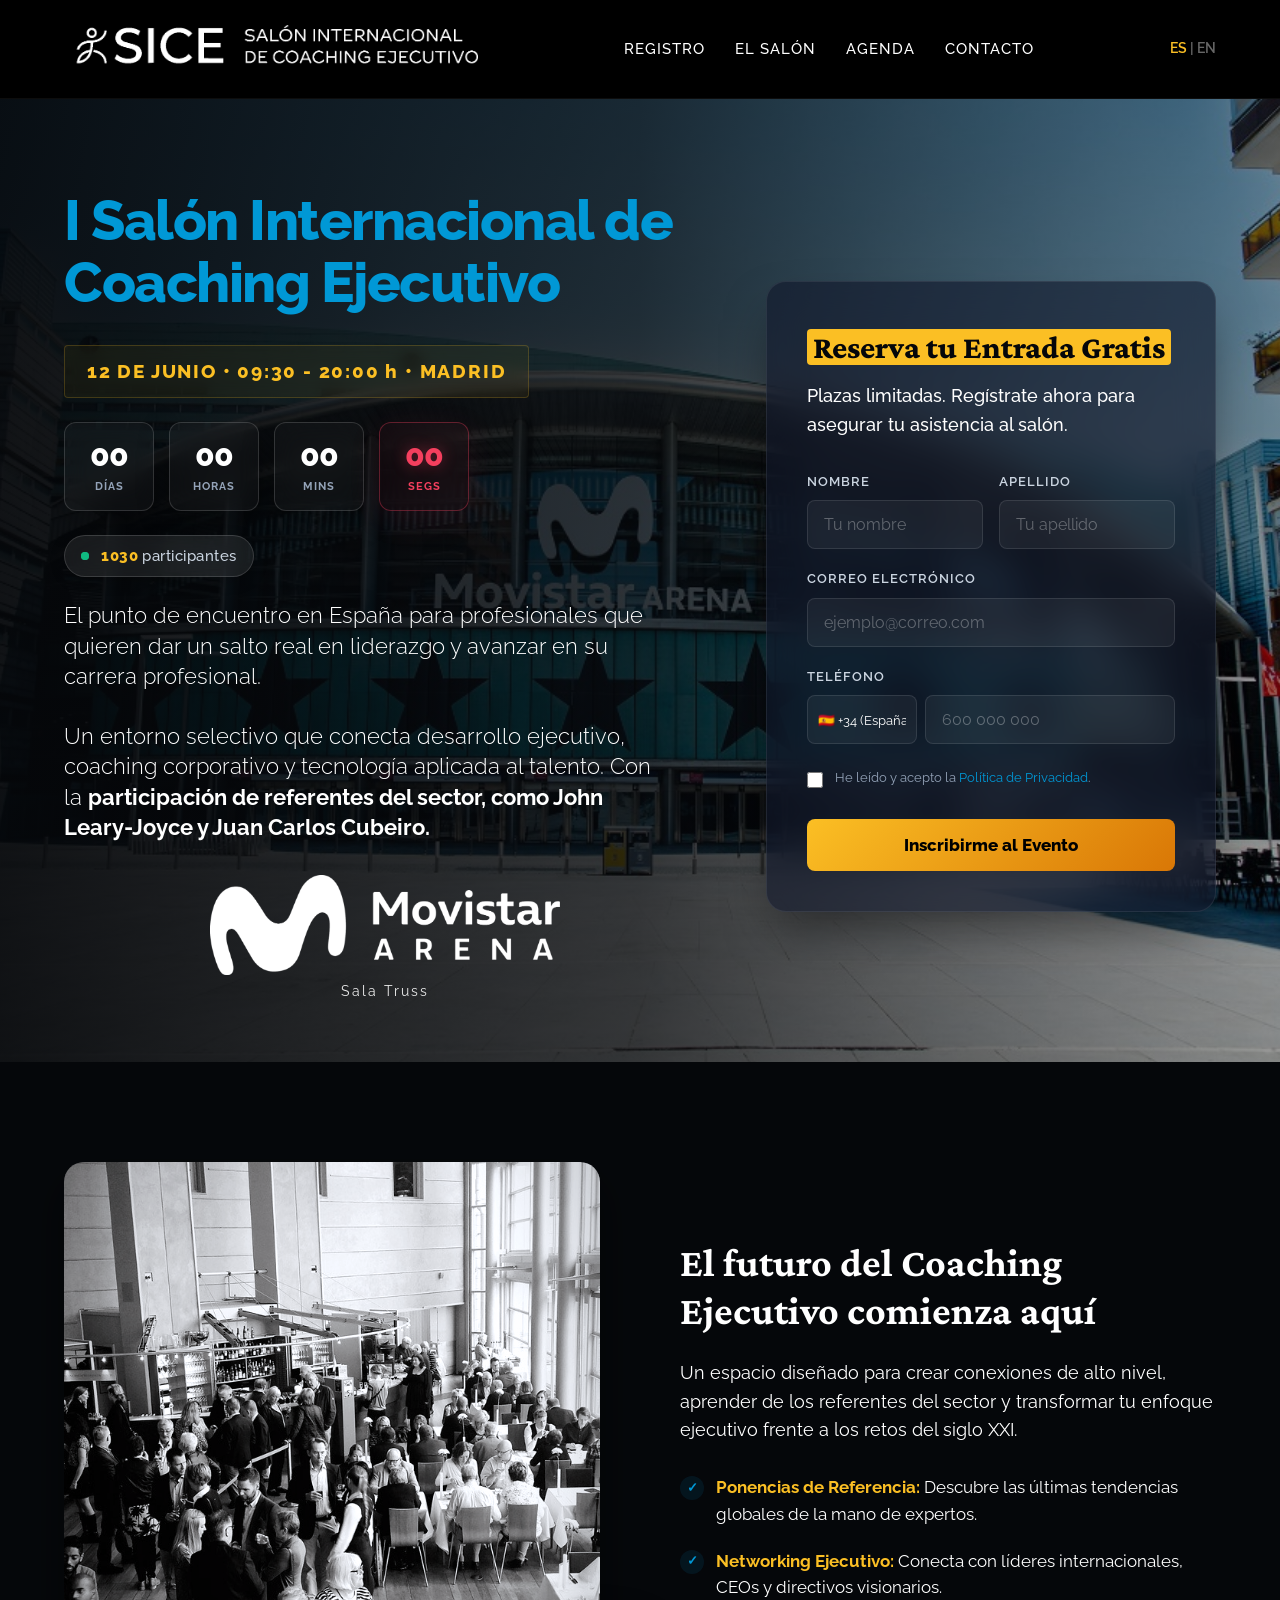
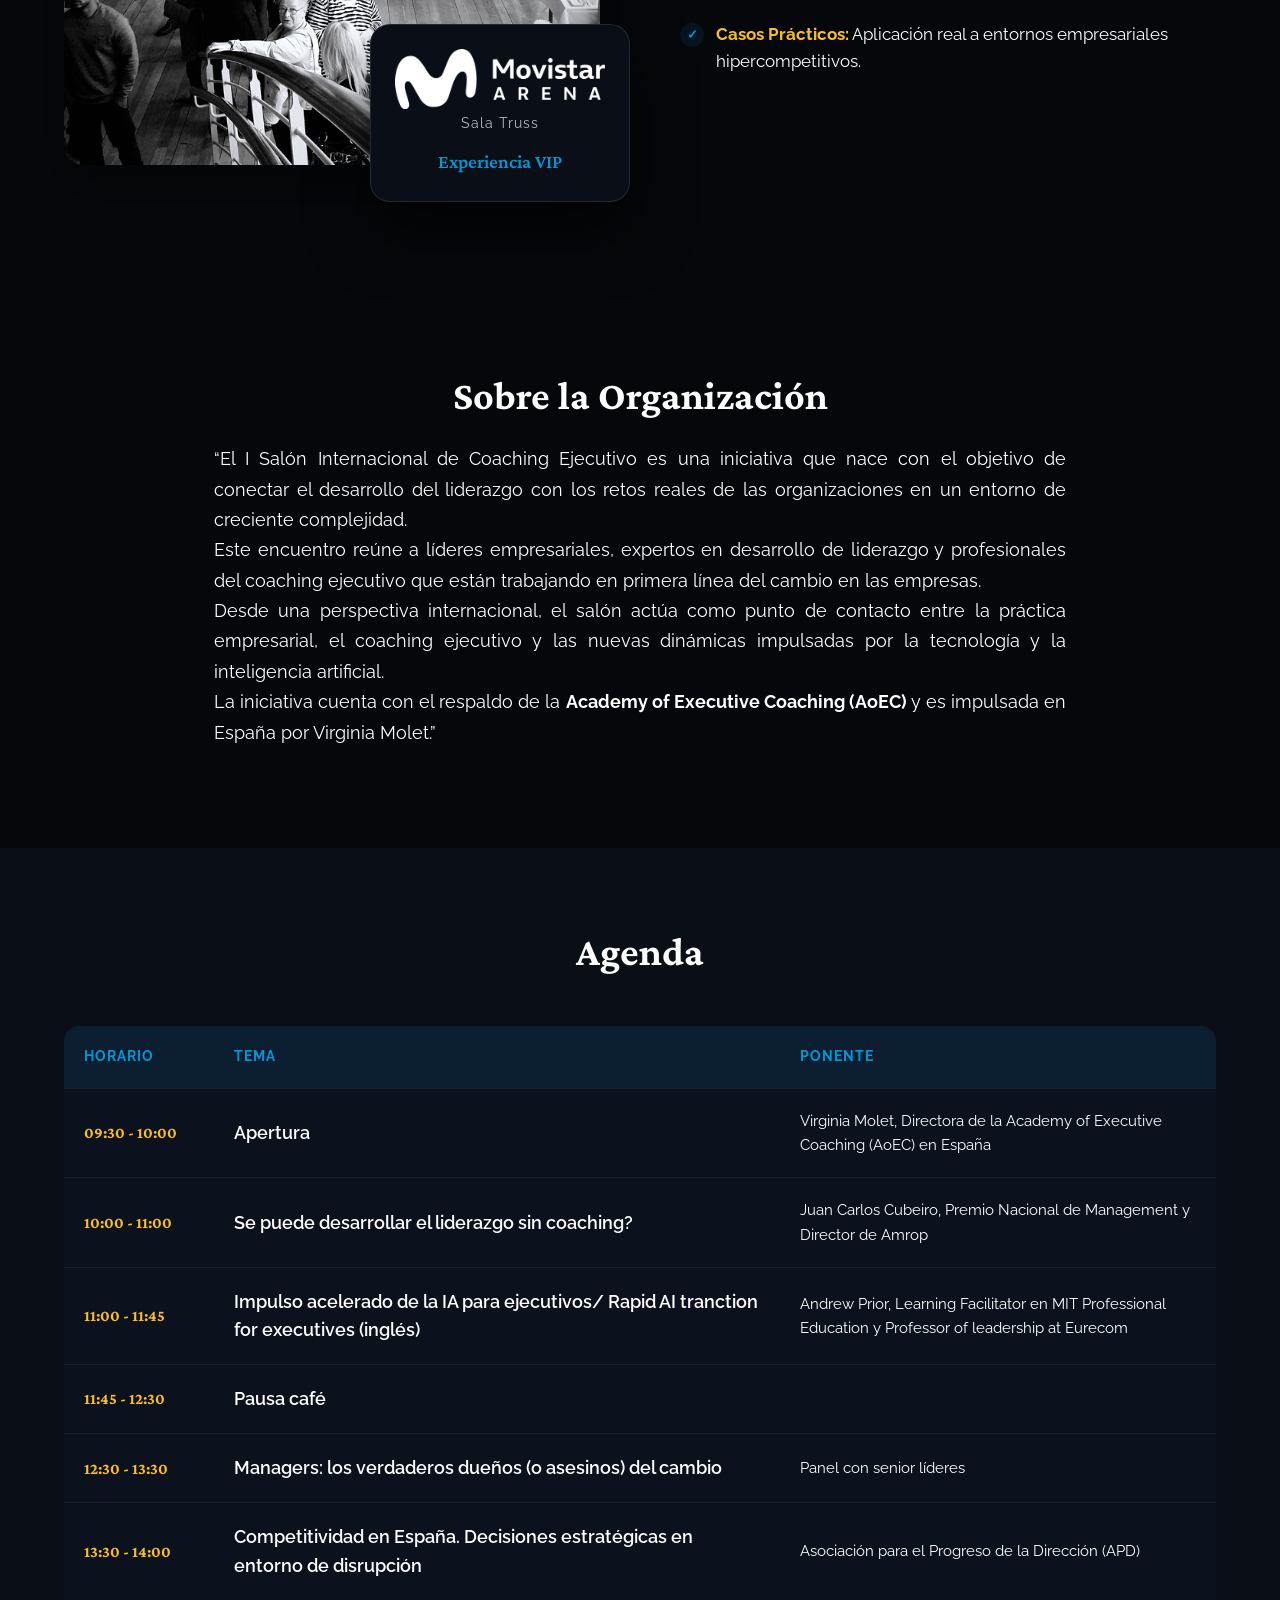
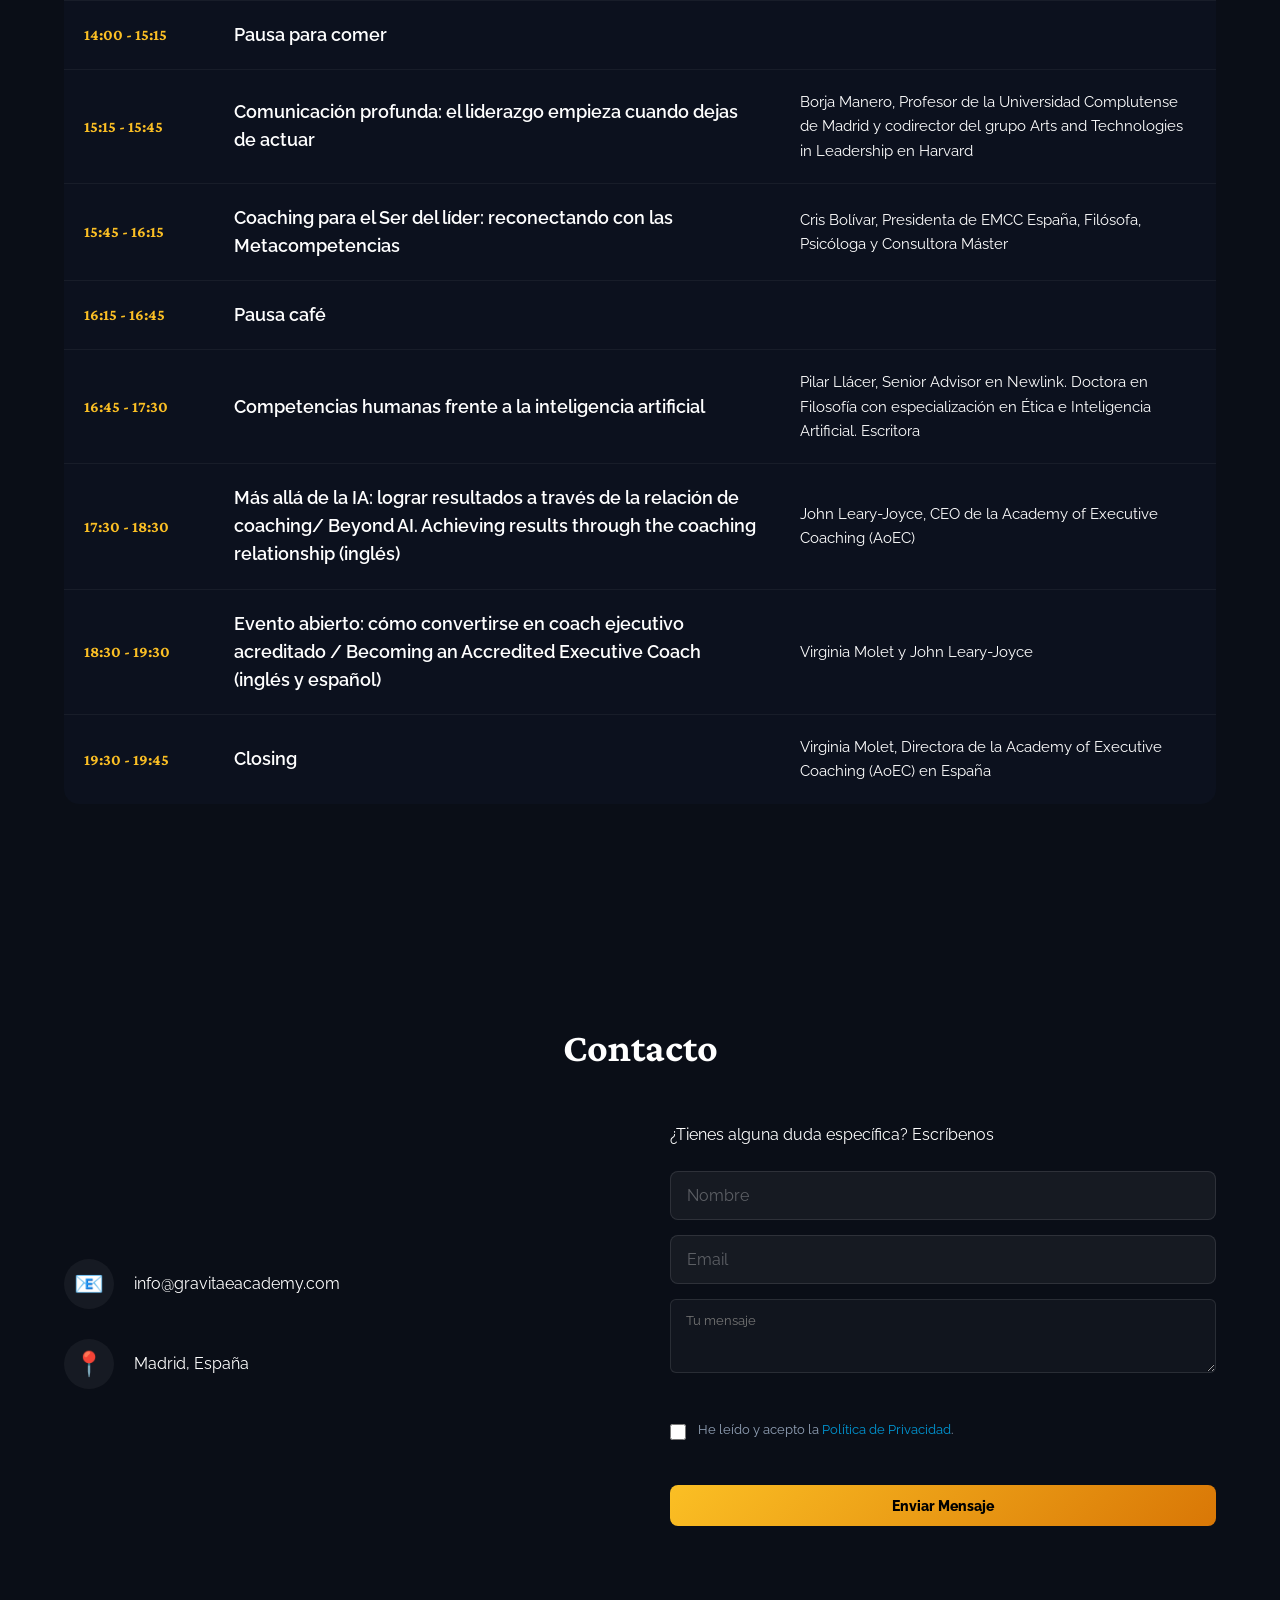
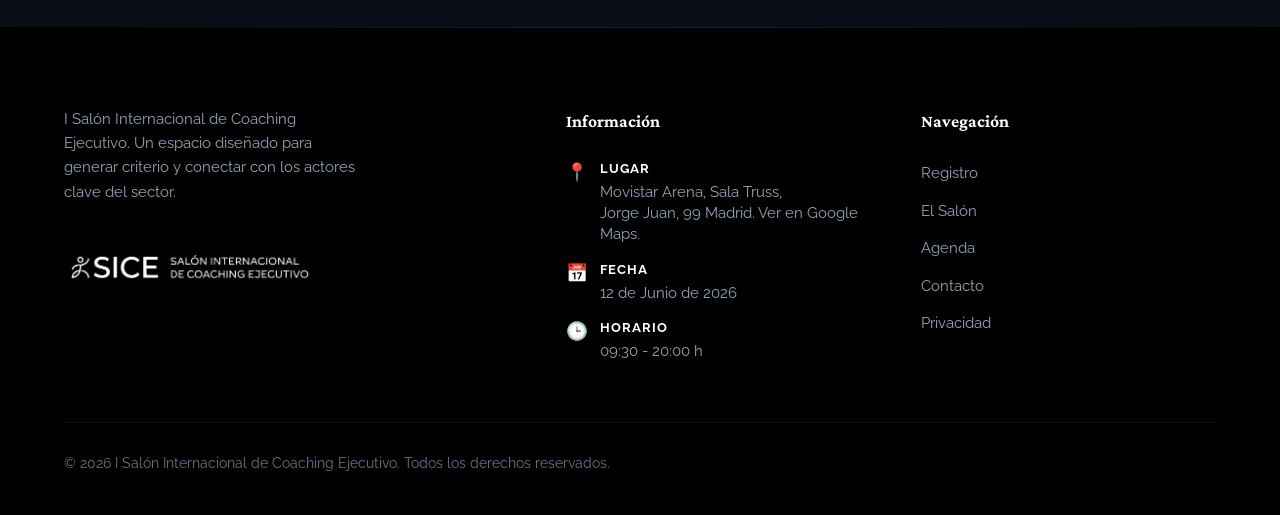
==== commit 3d265cc7: "Update participant count to 1.095" ====
--- a/index.html
+++ b/index.html
@@ -73,7 +73,7 @@
                     </div>
                     <div class="counter-badge">
                         <span class="pulse-dot"></span>
-                        <span id="registered-counter">1.030</span> personas inscritas
+                        <span id="registered-counter">1.095</span> participantes
                     </div>
                     <p class="subtitle text-white-force">El punto de encuentro en España para profesionales que quieren dar un salto real en liderazgo y avanzar en su carrera profesional.<br><br>Un entorno selectivo que conecta desarrollo ejecutivo, coaching corporativo y tecnología aplicada al talento. Con la <strong>participación de referentes del sector, como John Leary-Joyce y Juan Carlos Cubeiro.</strong></p>
                     <div class="brand-group">
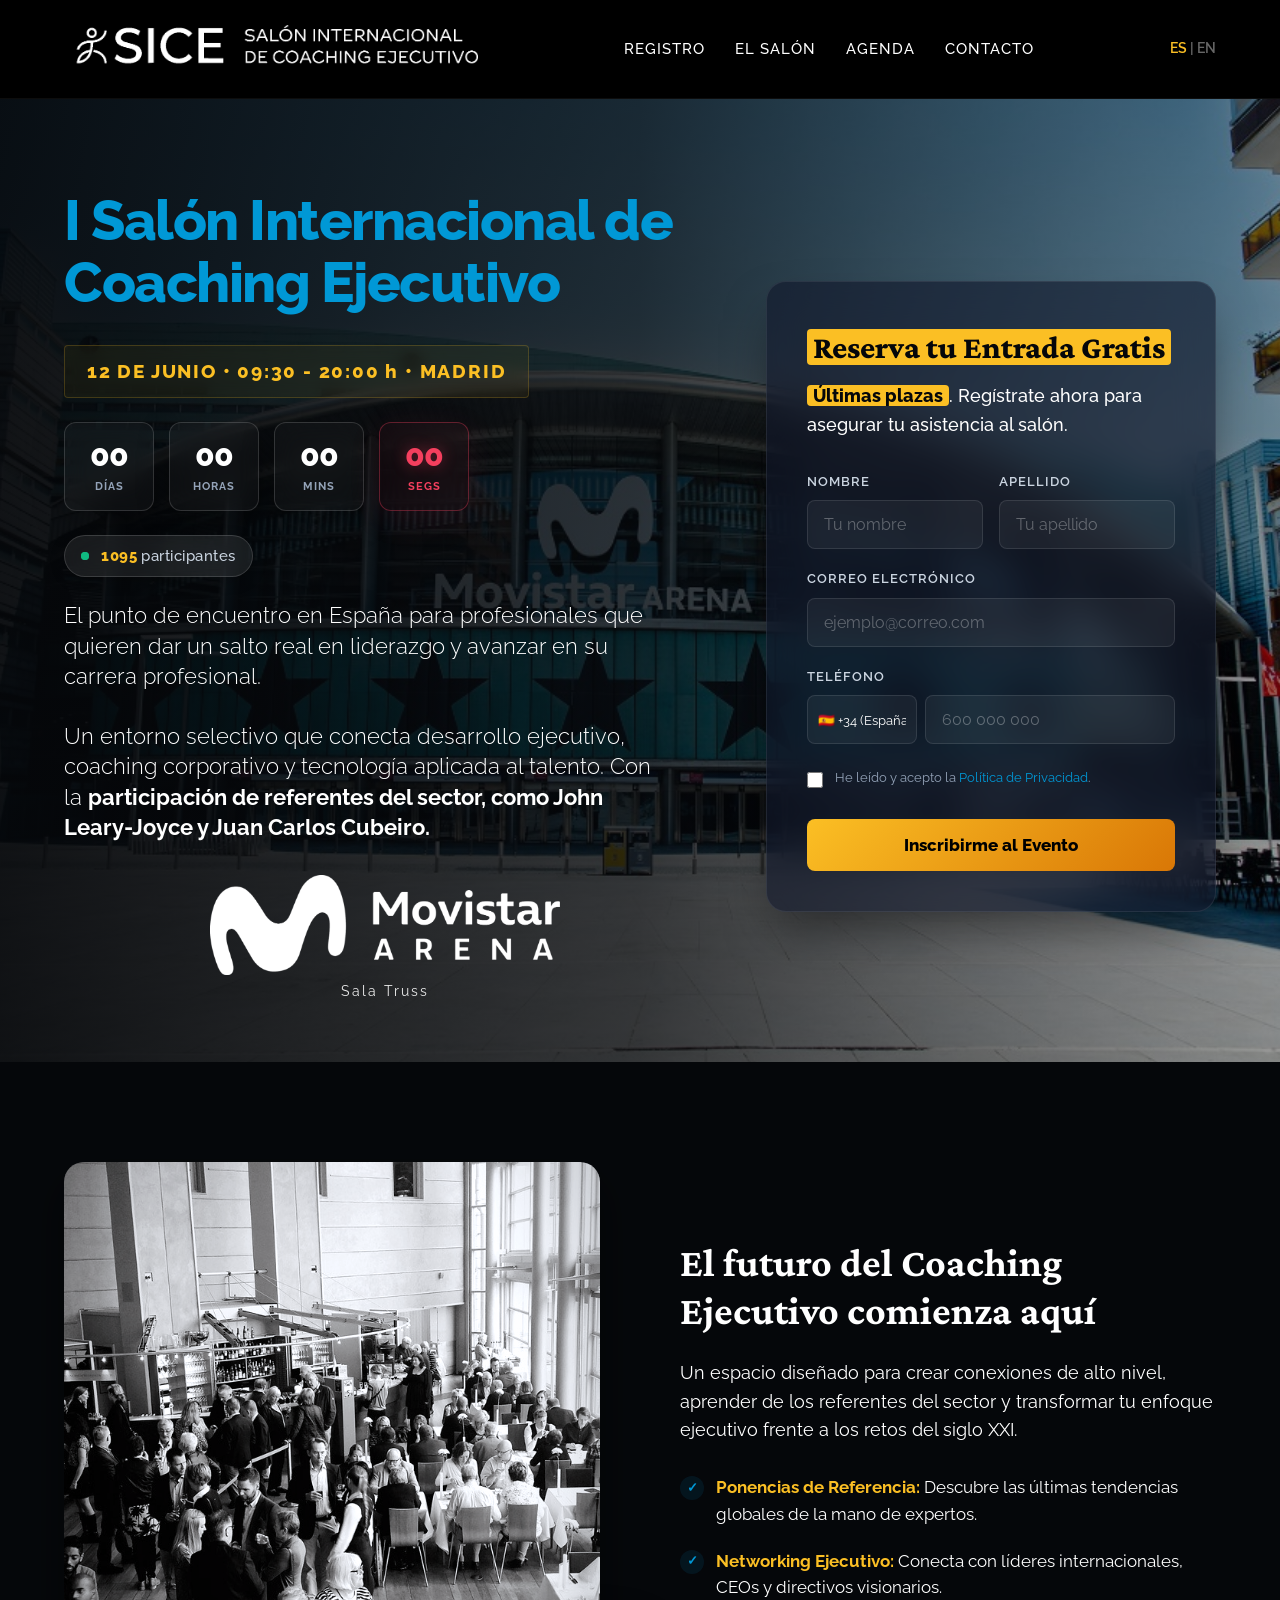
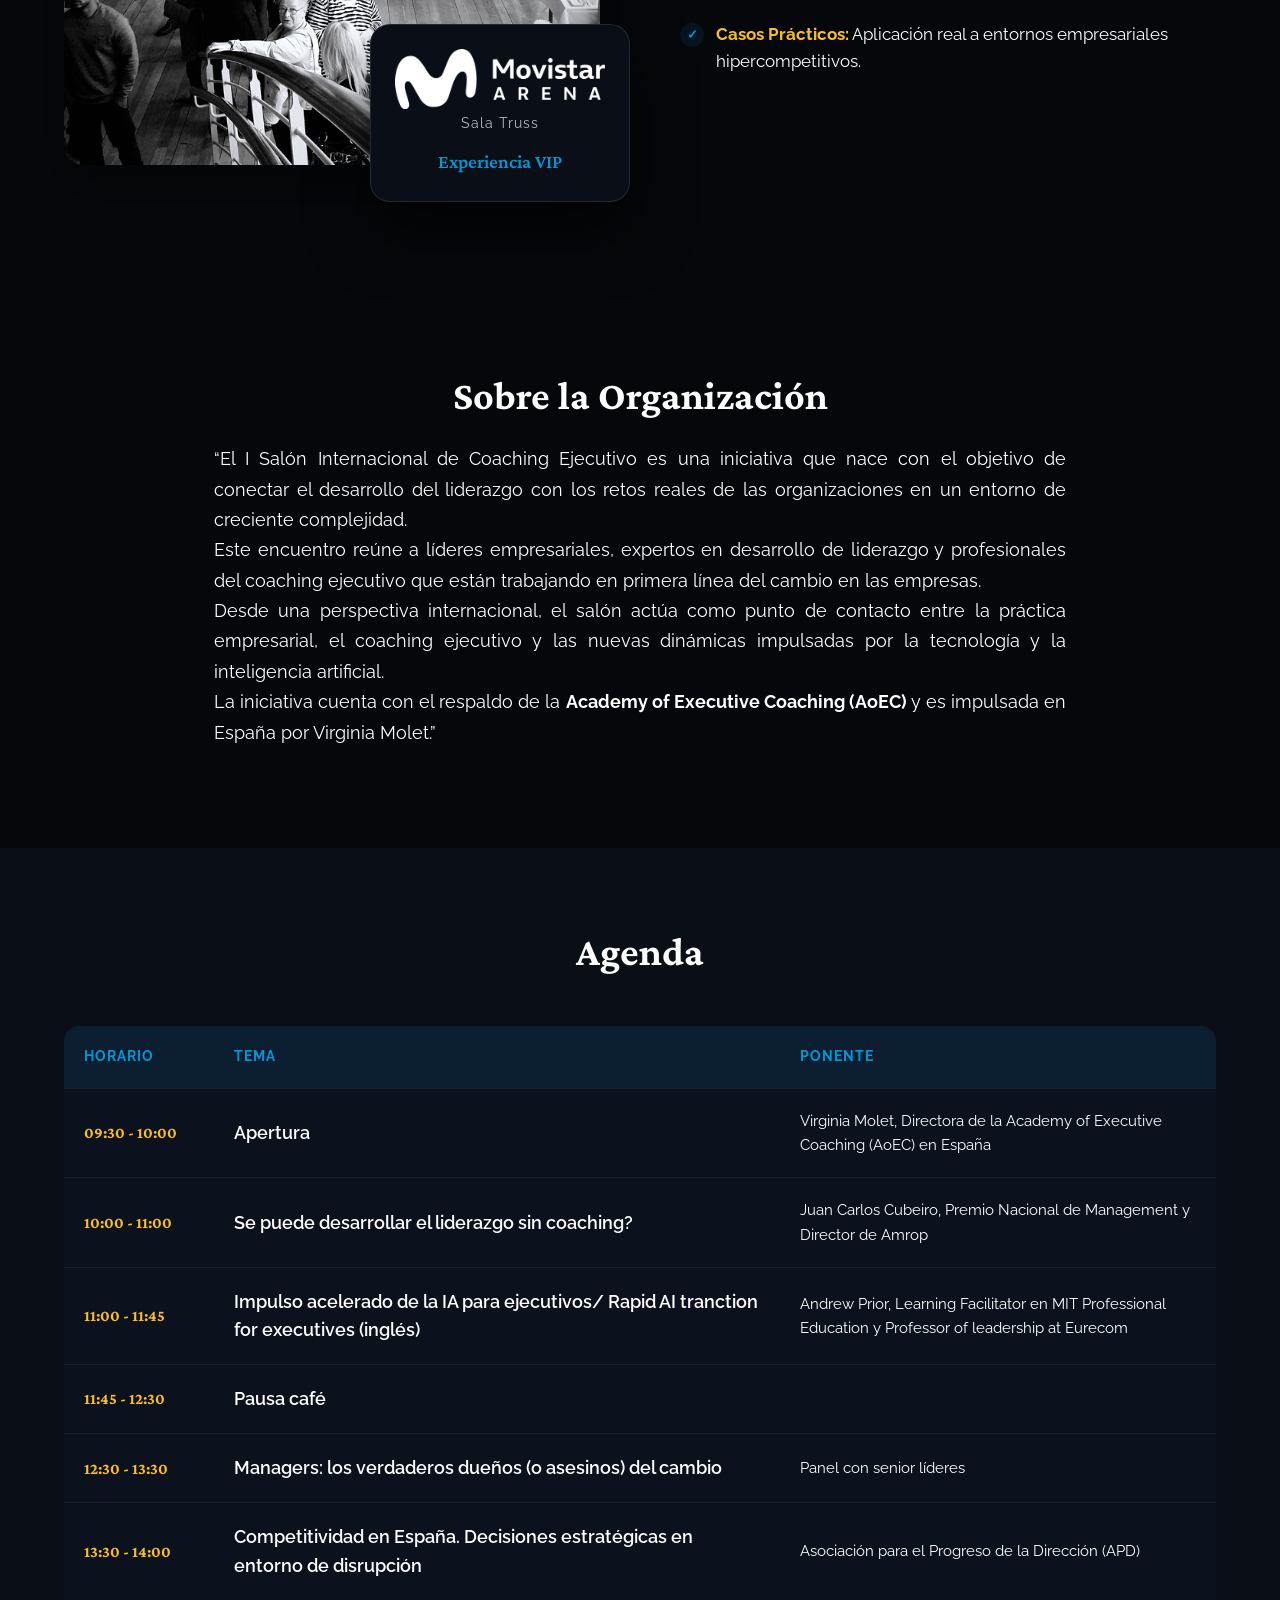
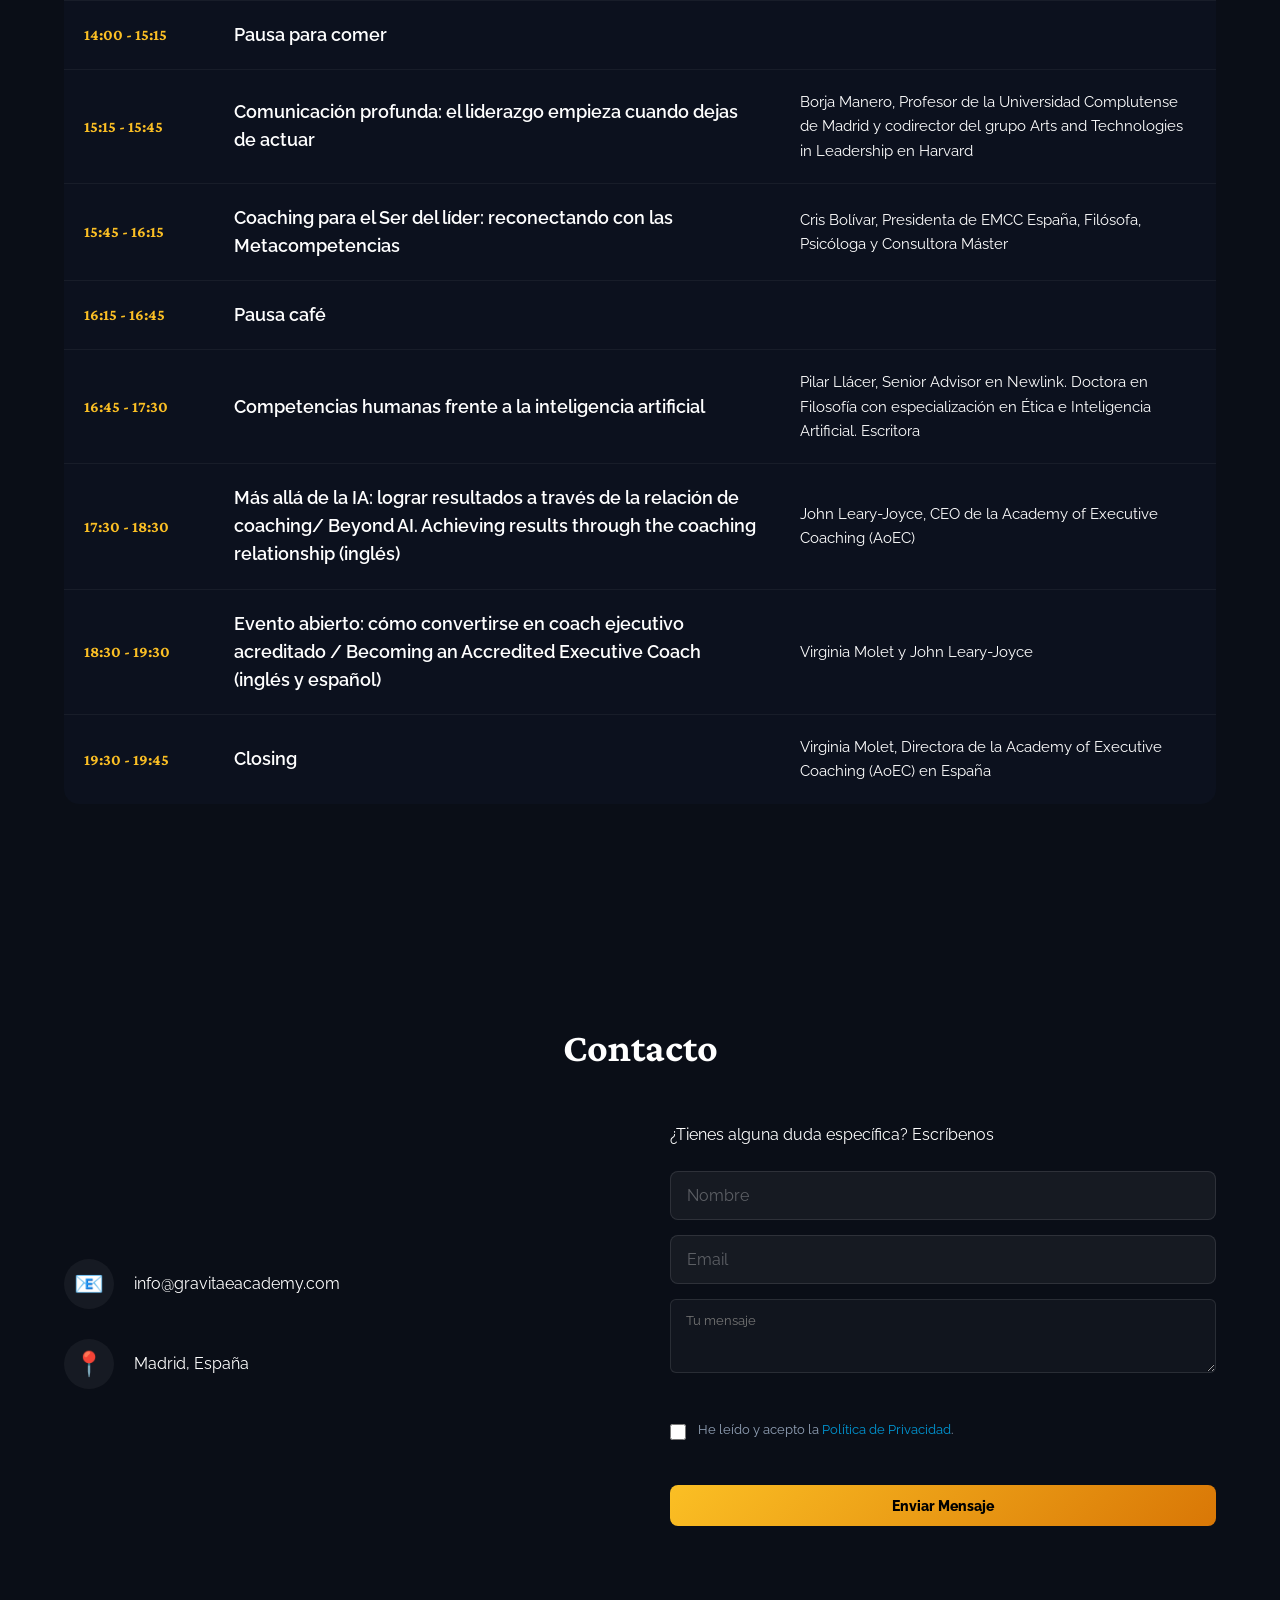
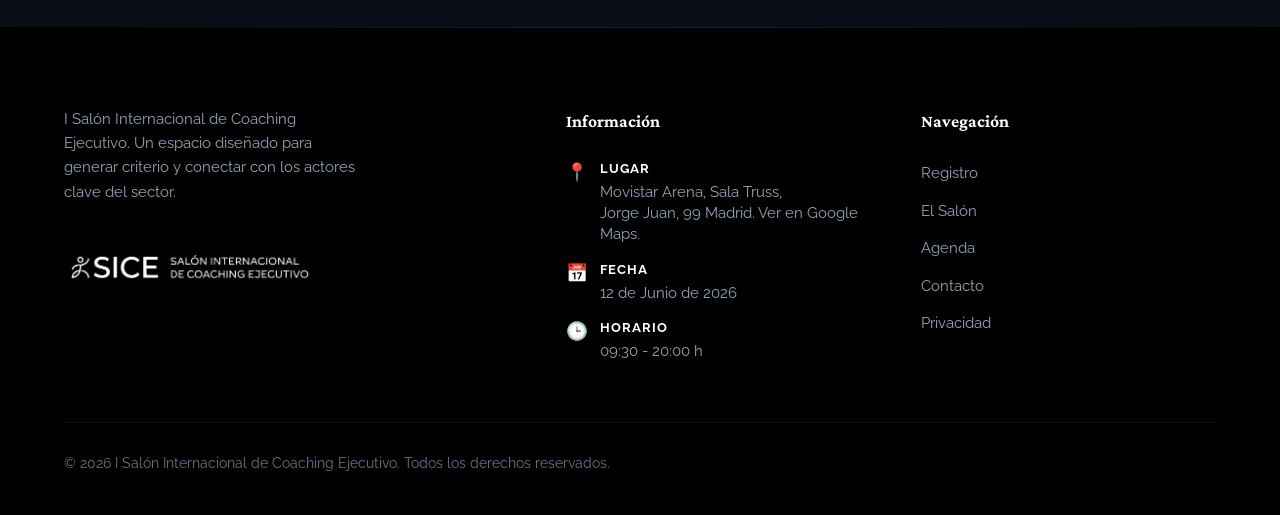
==== commit f858ce46: "UI: Cambiar texto Plazas Limitadas a Últimas Plazas con amarillo" ====
--- a/index.html
+++ b/index.html
@@ -85,7 +85,7 @@
                 <div class="form-wrapper">
                     <div class="glass-card">
                         <h2><span class="highlight-yellow">Reserva tu Entrada Gratis</span></h2>
-                        <p>Plazas limitadas. Regístrate ahora para asegurar tu asistencia al salón.</p>
+                        <p><span class="highlight-yellow">Últimas plazas</span>. Regístrate ahora para asegurar tu asistencia al salón.</p>
                         
                         <form id="inscription-form" class="event-form">
                             <div class="form-row">
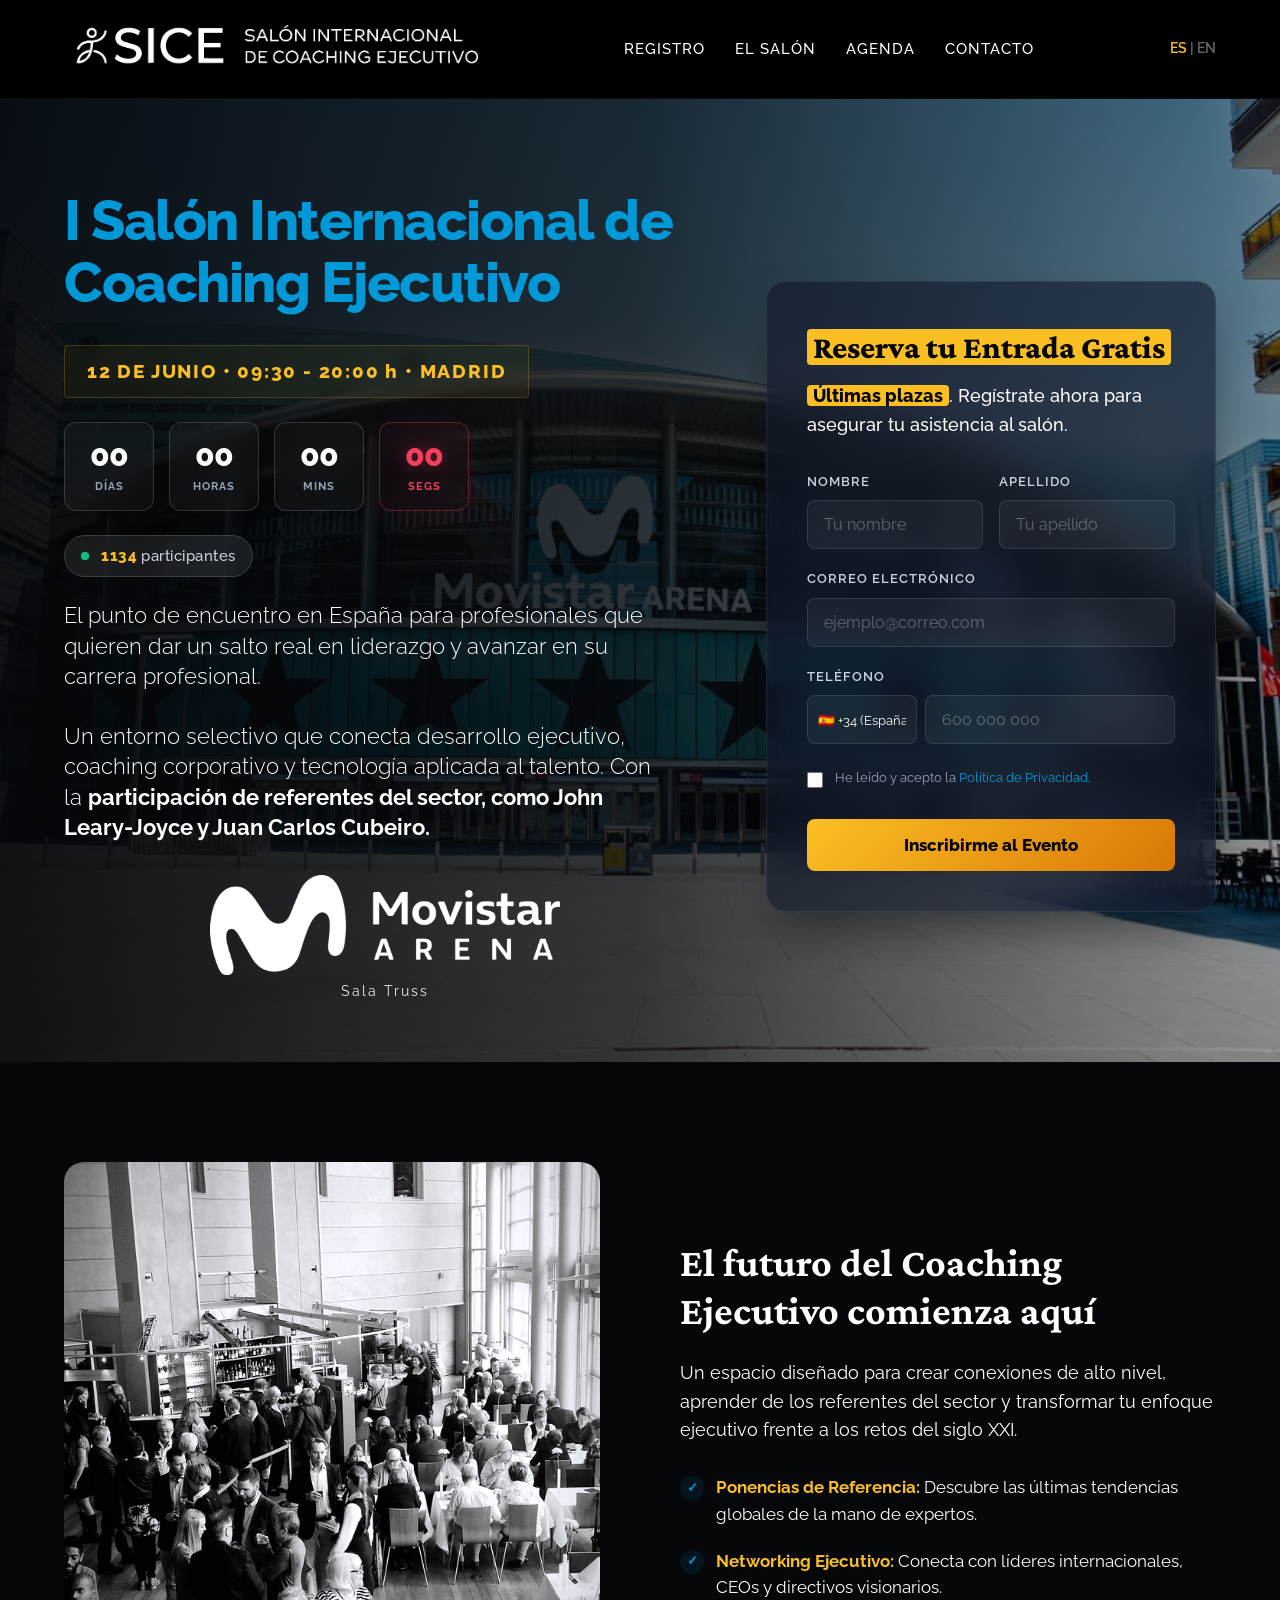
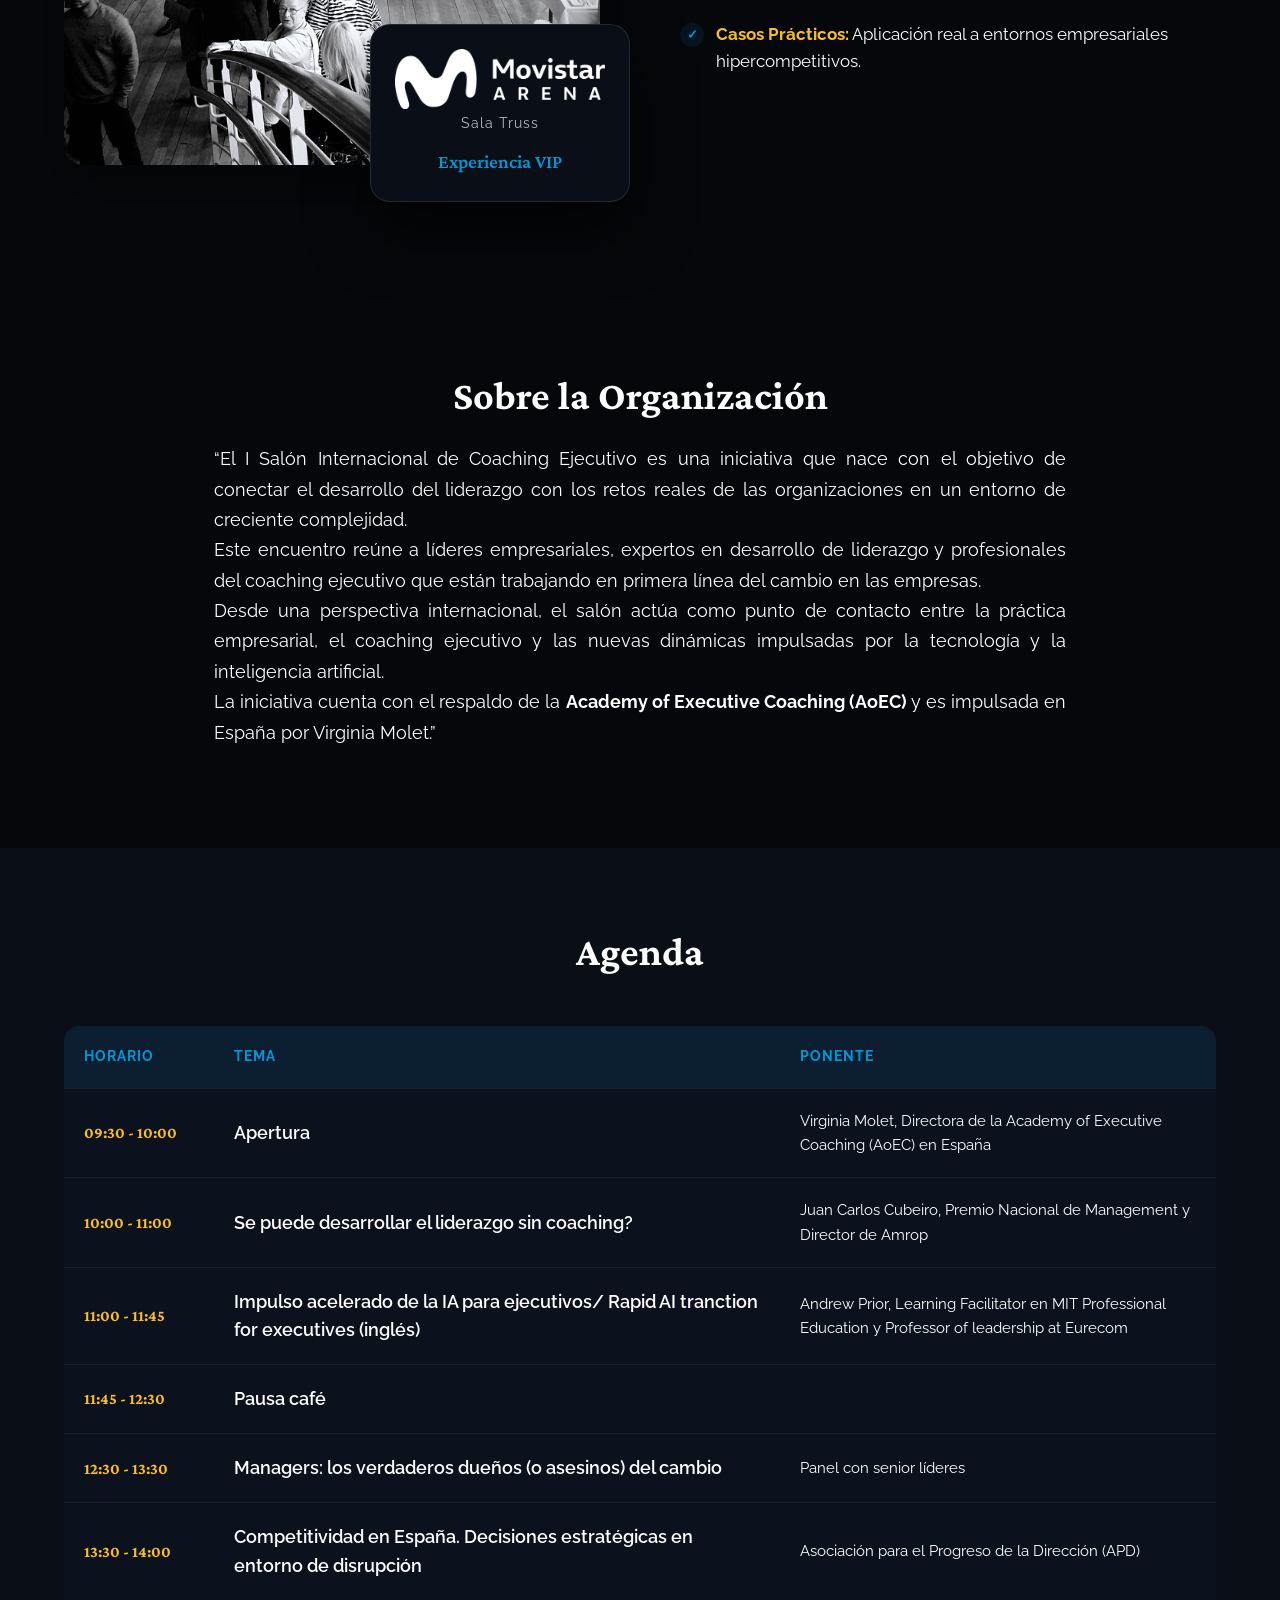
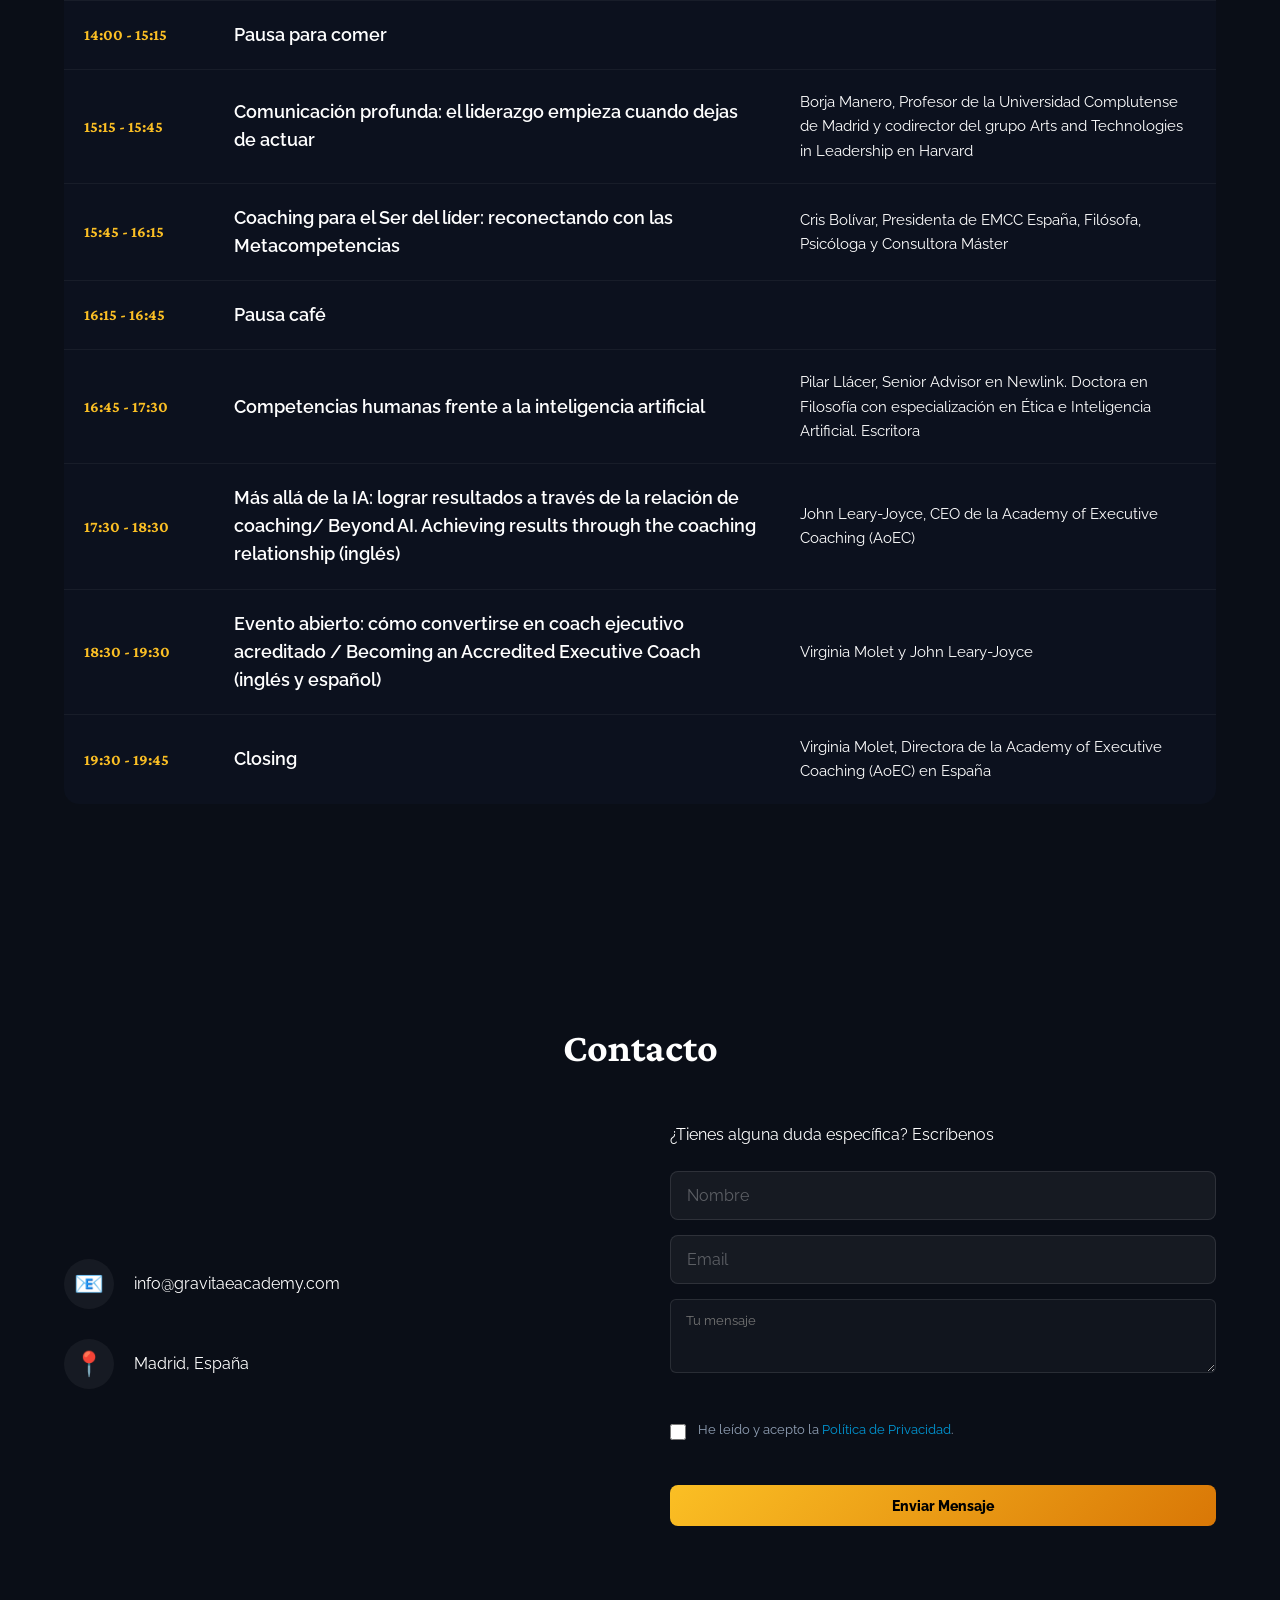
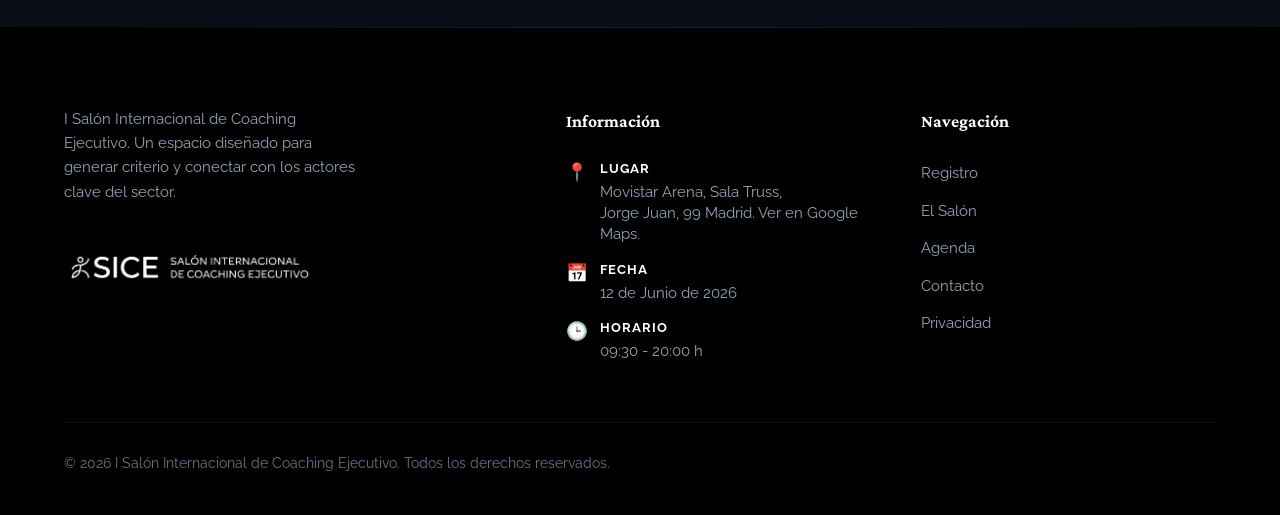
==== commit 1c589f47: "UI: Actualizar contador de participantes a 1134" ====
--- a/index.html
+++ b/index.html
@@ -73,7 +73,7 @@
                     </div>
                     <div class="counter-badge">
                         <span class="pulse-dot"></span>
-                        <span id="registered-counter">1.095</span> participantes
+                        <span id="registered-counter">1.134</span> participantes
                     </div>
                     <p class="subtitle text-white-force">El punto de encuentro en España para profesionales que quieren dar un salto real en liderazgo y avanzar en su carrera profesional.<br><br>Un entorno selectivo que conecta desarrollo ejecutivo, coaching corporativo y tecnología aplicada al talento. Con la <strong>participación de referentes del sector, como John Leary-Joyce y Juan Carlos Cubeiro.</strong></p>
                     <div class="brand-group">
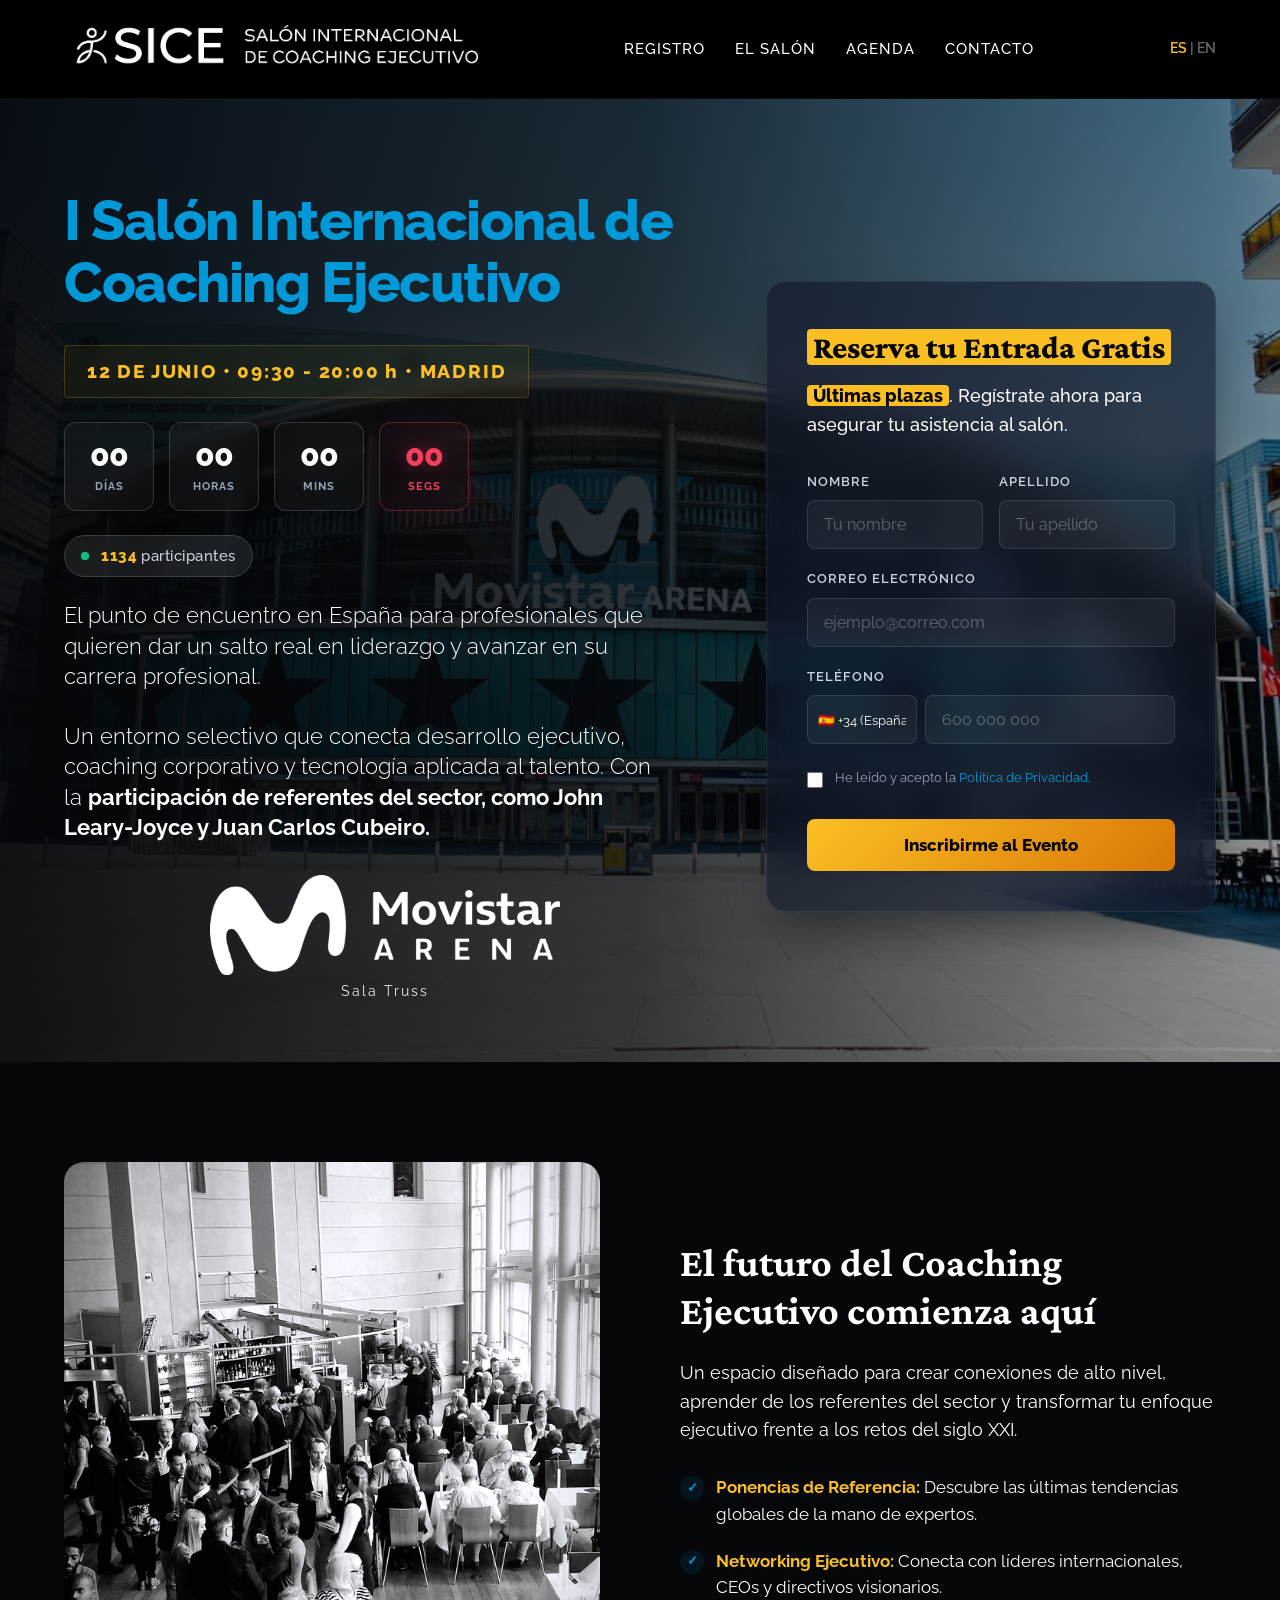
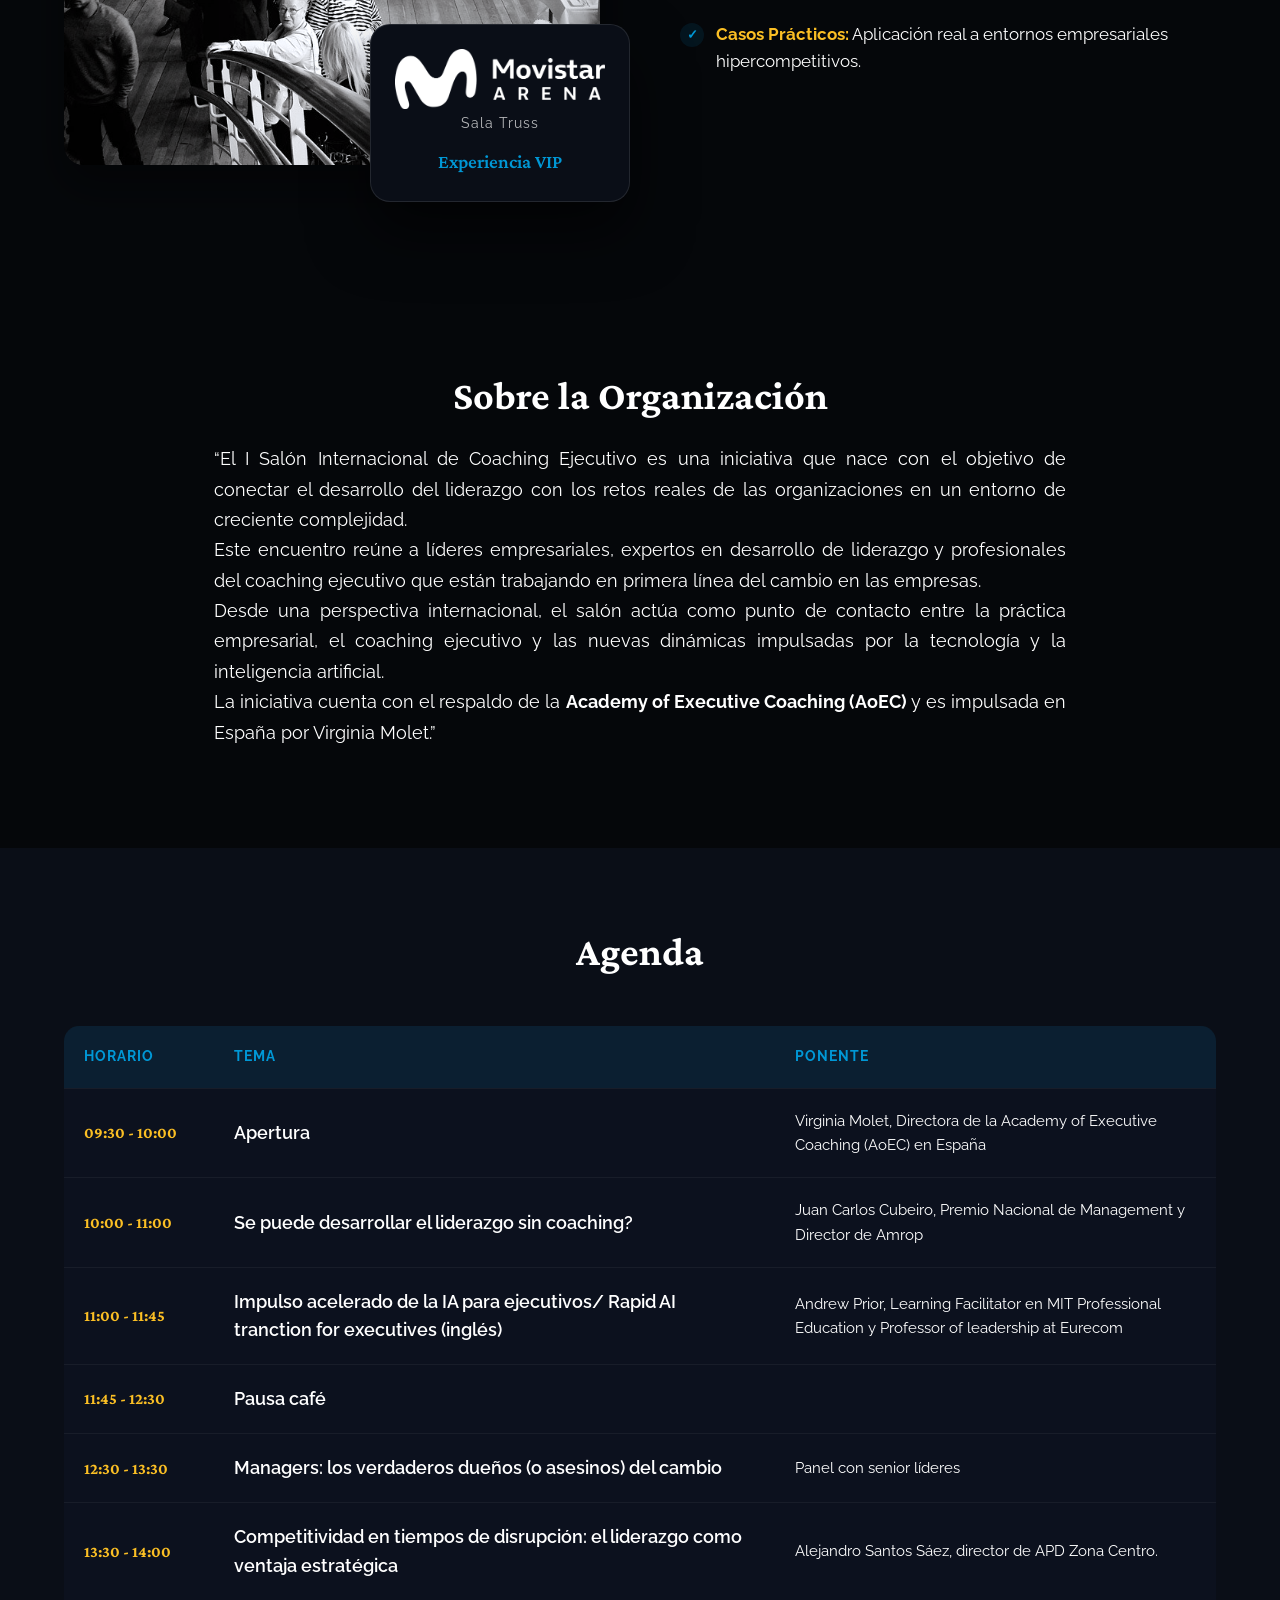
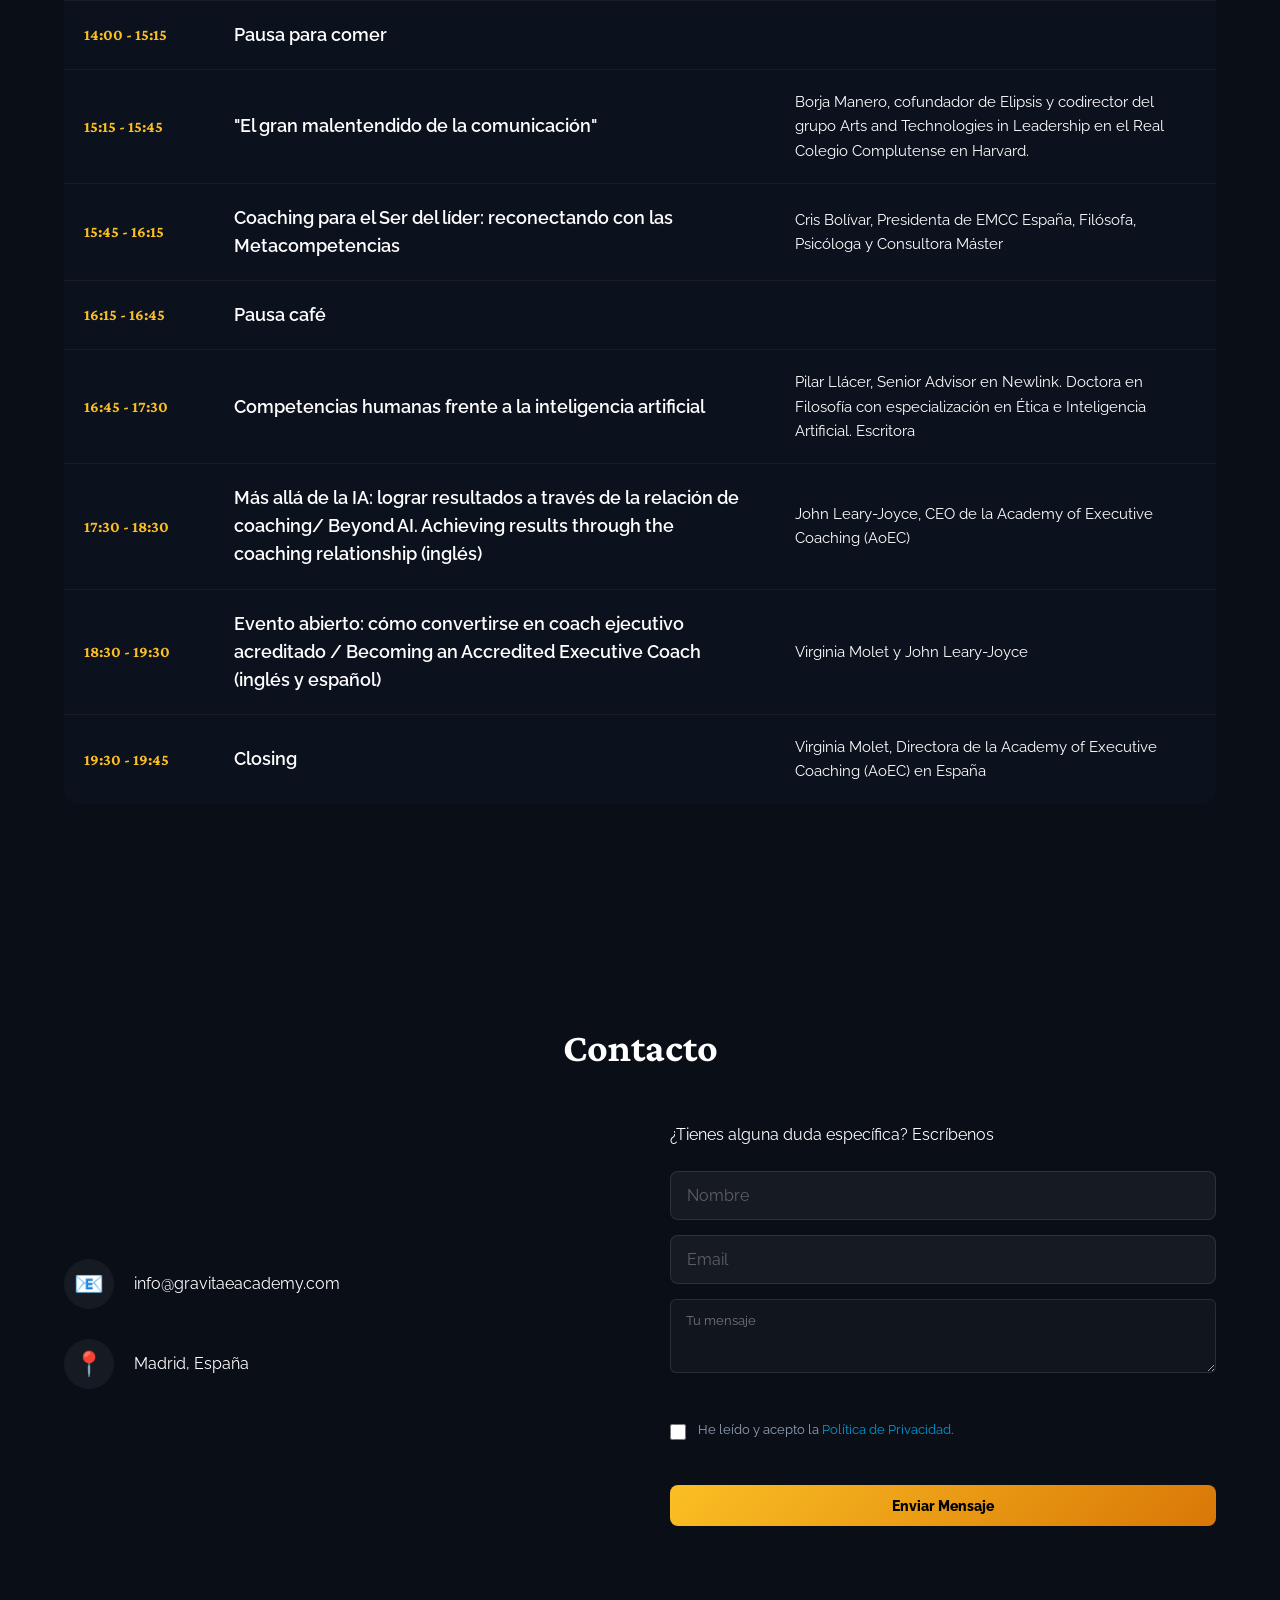
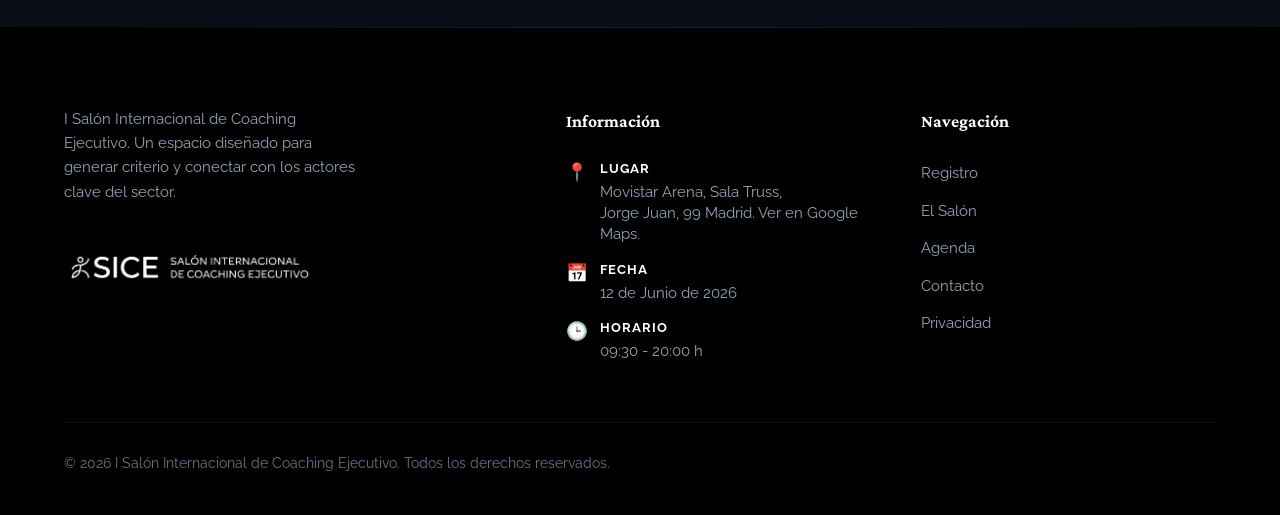
==== commit 93689984: "Web: Actualizar agenda y añadir a Alejandro Santos Sáez como ponente (Salón Coaching)" ====
--- a/index.html
+++ b/index.html
@@ -256,8 +256,8 @@
                             </tr>
                             <tr>
                                 <td class="time-cell">13:30 - 14:00</td>
-                                <td class="topic-cell">Competitividad en España. Decisiones estratégicas en entorno de disrupción</td>
-                                <td class="presenter-cell">Asociación para el Progreso de la Dirección (APD)</td>
+                                <td class="topic-cell">Competitividad en tiempos de disrupción: el liderazgo como ventaja estratégica</td>
+                                <td class="presenter-cell">Alejandro Santos Sáez, director de APD Zona Centro.</td>
                             </tr>
                             <tr>
                                 <td class="time-cell">14:00 - 15:15</td>
@@ -266,8 +266,8 @@
                             </tr>
                             <tr>
                                 <td class="time-cell">15:15 - 15:45</td>
-                                <td class="topic-cell">Comunicación profunda: el liderazgo empieza cuando dejas de actuar</td>
-                                <td class="presenter-cell">Borja Manero, Profesor de la Universidad Complutense de Madrid y codirector del grupo Arts and Technologies in Leadership en Harvard</td>
+                                <td class="topic-cell">"El gran malentendido de la comunicación"</td>
+                                <td class="presenter-cell">Borja Manero, cofundador de Elipsis y codirector del grupo Arts and Technologies in Leadership en el Real Colegio Complutense en Harvard.</td>
                             </tr>
                             <tr>
                                 <td class="time-cell">15:45 - 16:15</td>
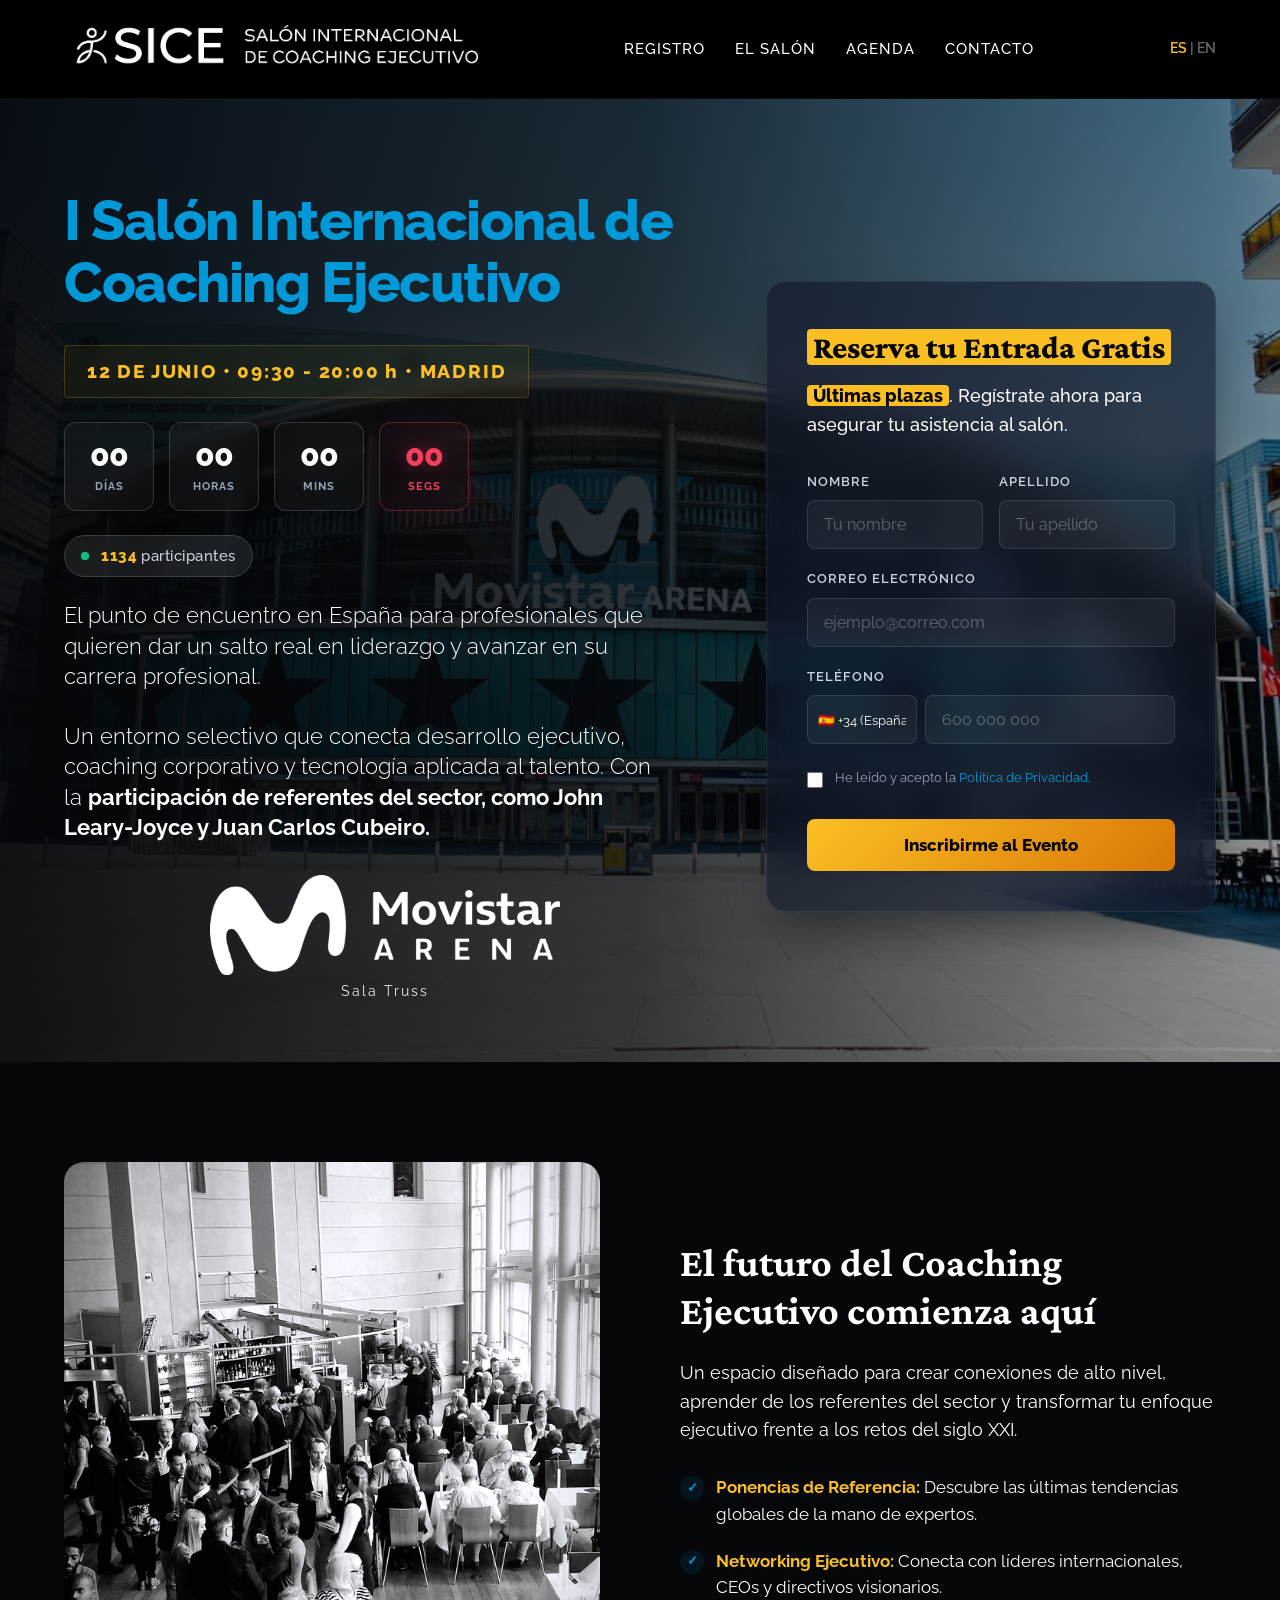
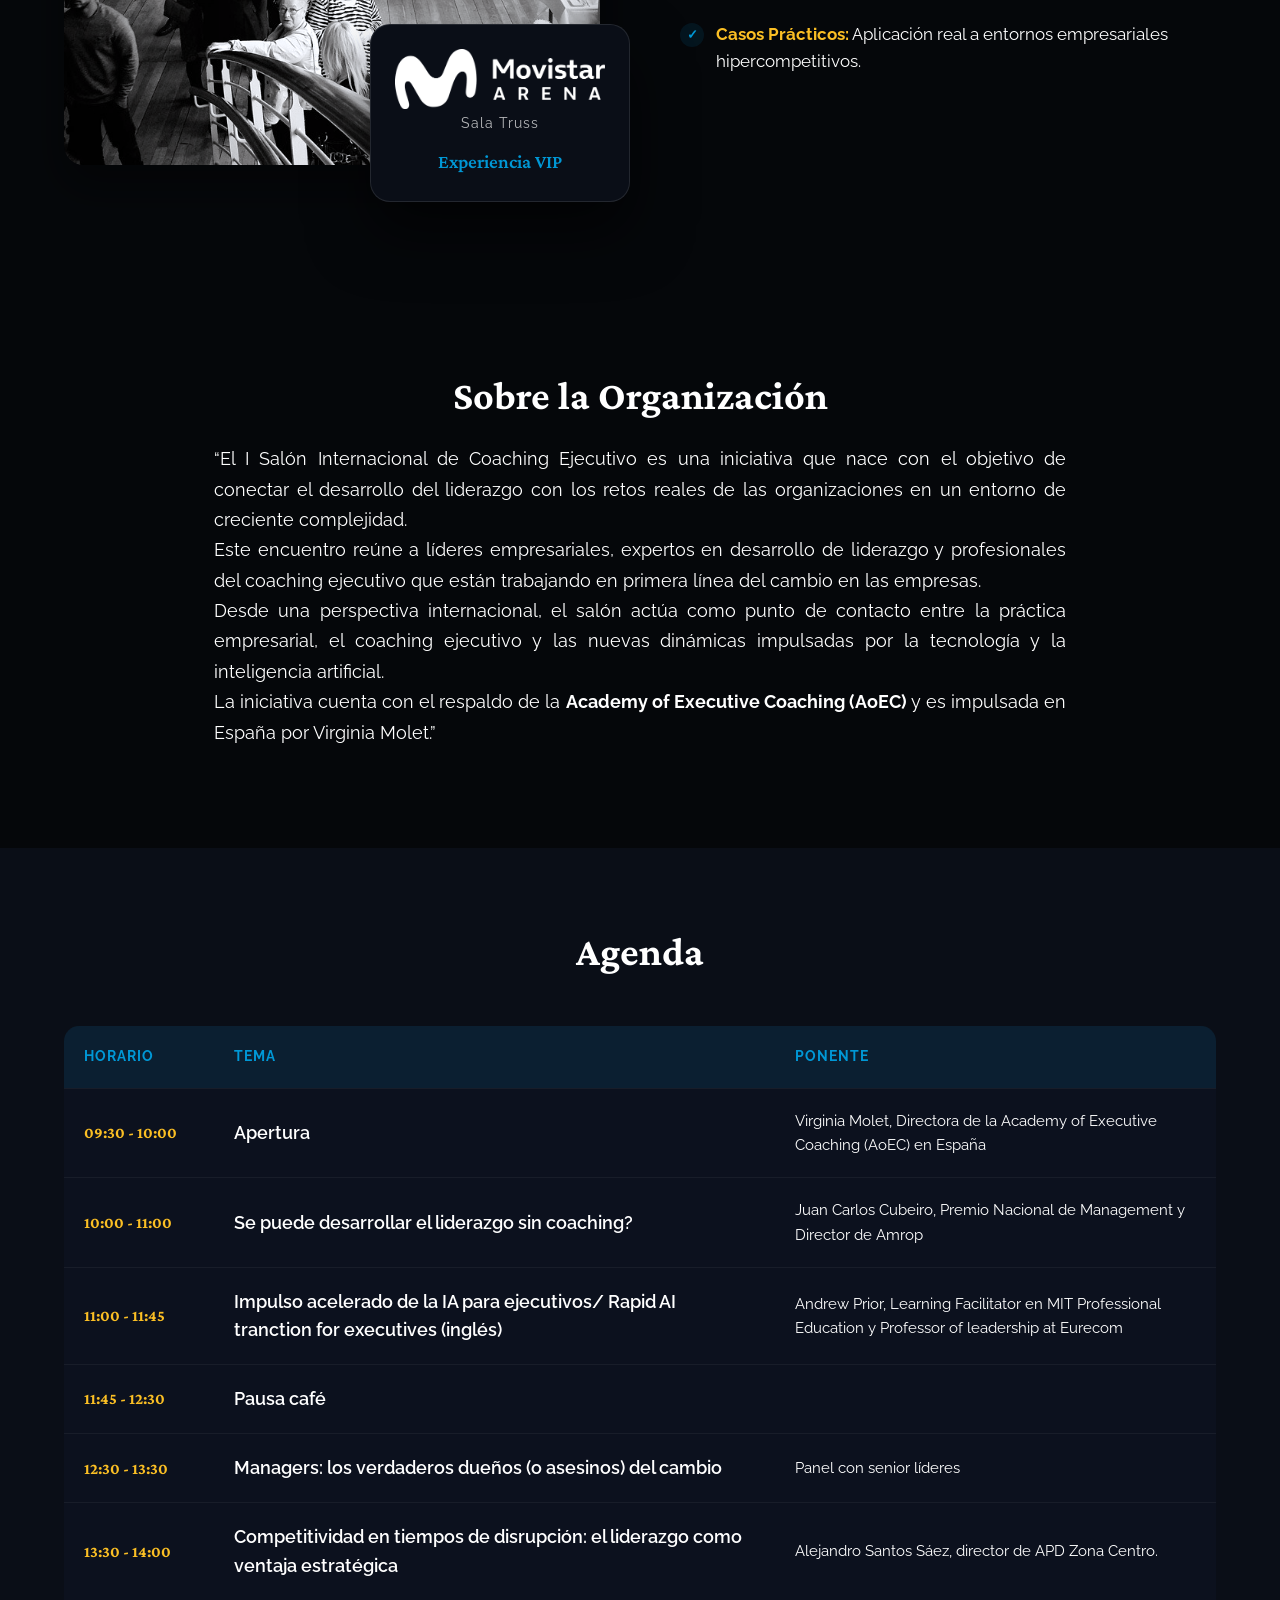
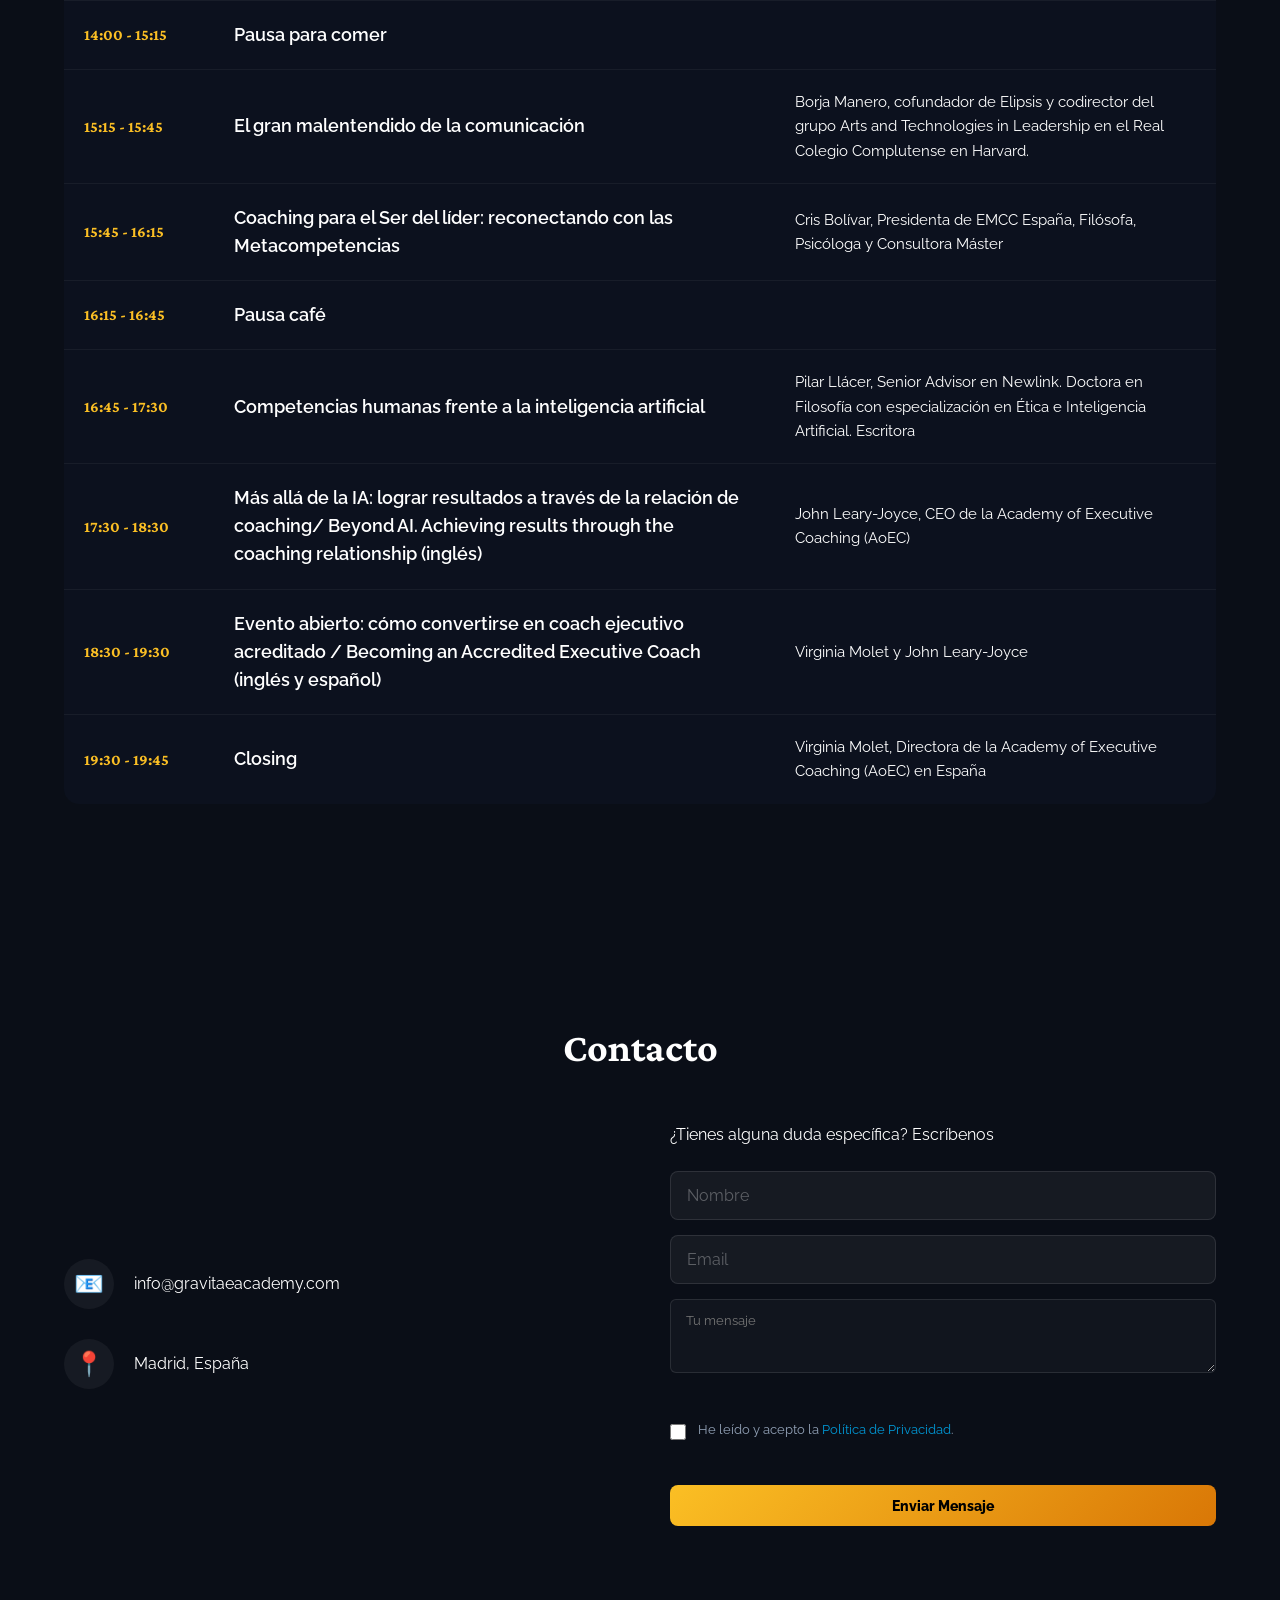
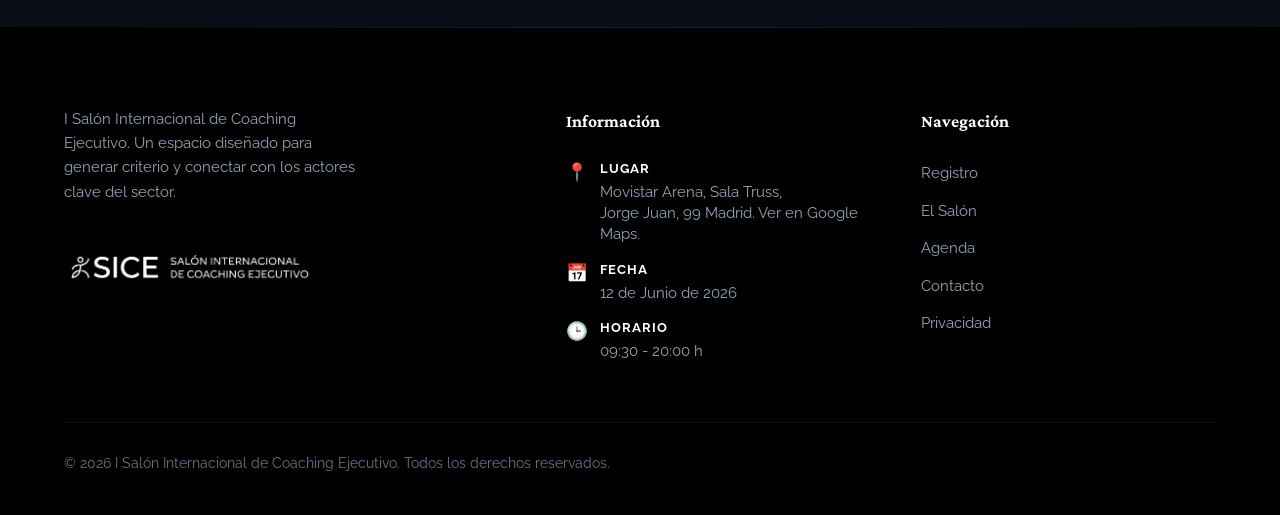
==== commit 28189f7f: "Web: Eliminar comillas del tema de Borja Manero" ====
--- a/index.html
+++ b/index.html
@@ -266,7 +266,7 @@
                             </tr>
                             <tr>
                                 <td class="time-cell">15:15 - 15:45</td>
-                                <td class="topic-cell">"El gran malentendido de la comunicación"</td>
+                                <td class="topic-cell">El gran malentendido de la comunicación</td>
                                 <td class="presenter-cell">Borja Manero, cofundador de Elipsis y codirector del grupo Arts and Technologies in Leadership en el Real Colegio Complutense en Harvard.</td>
                             </tr>
                             <tr>
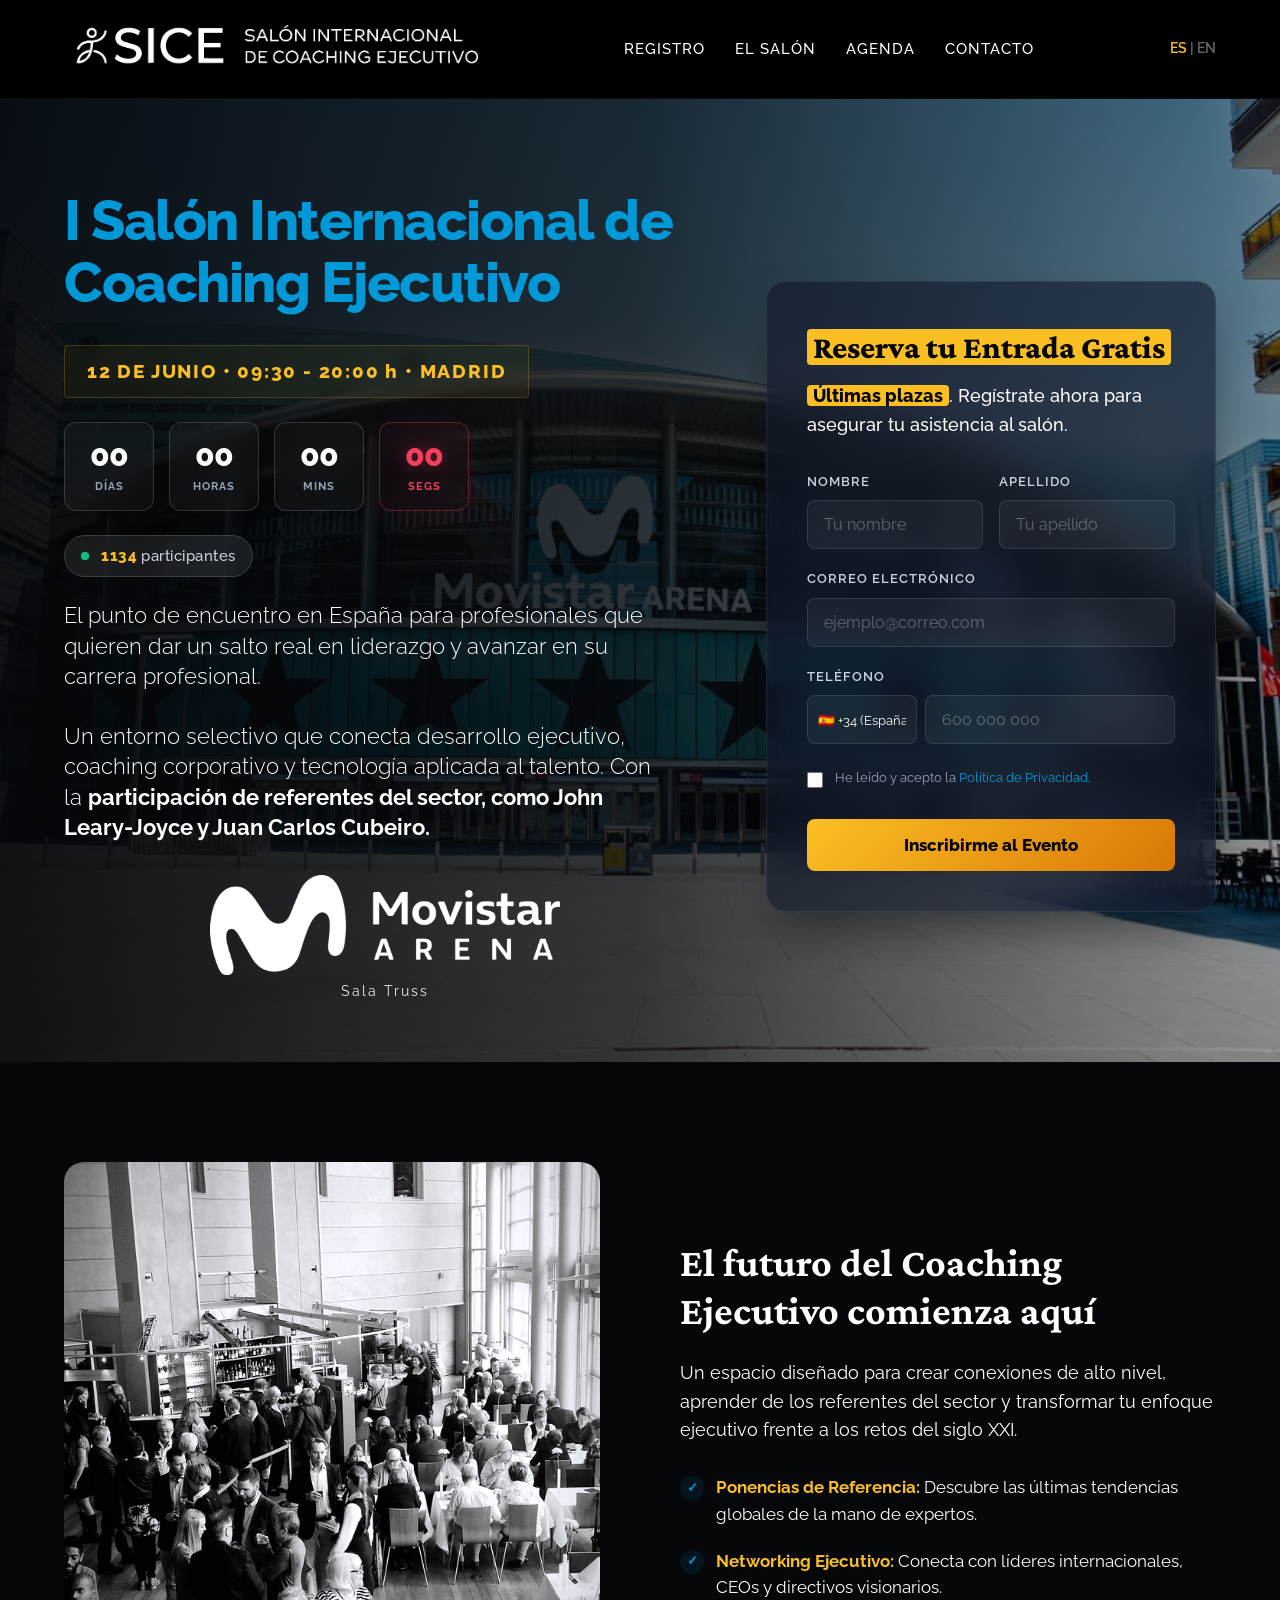
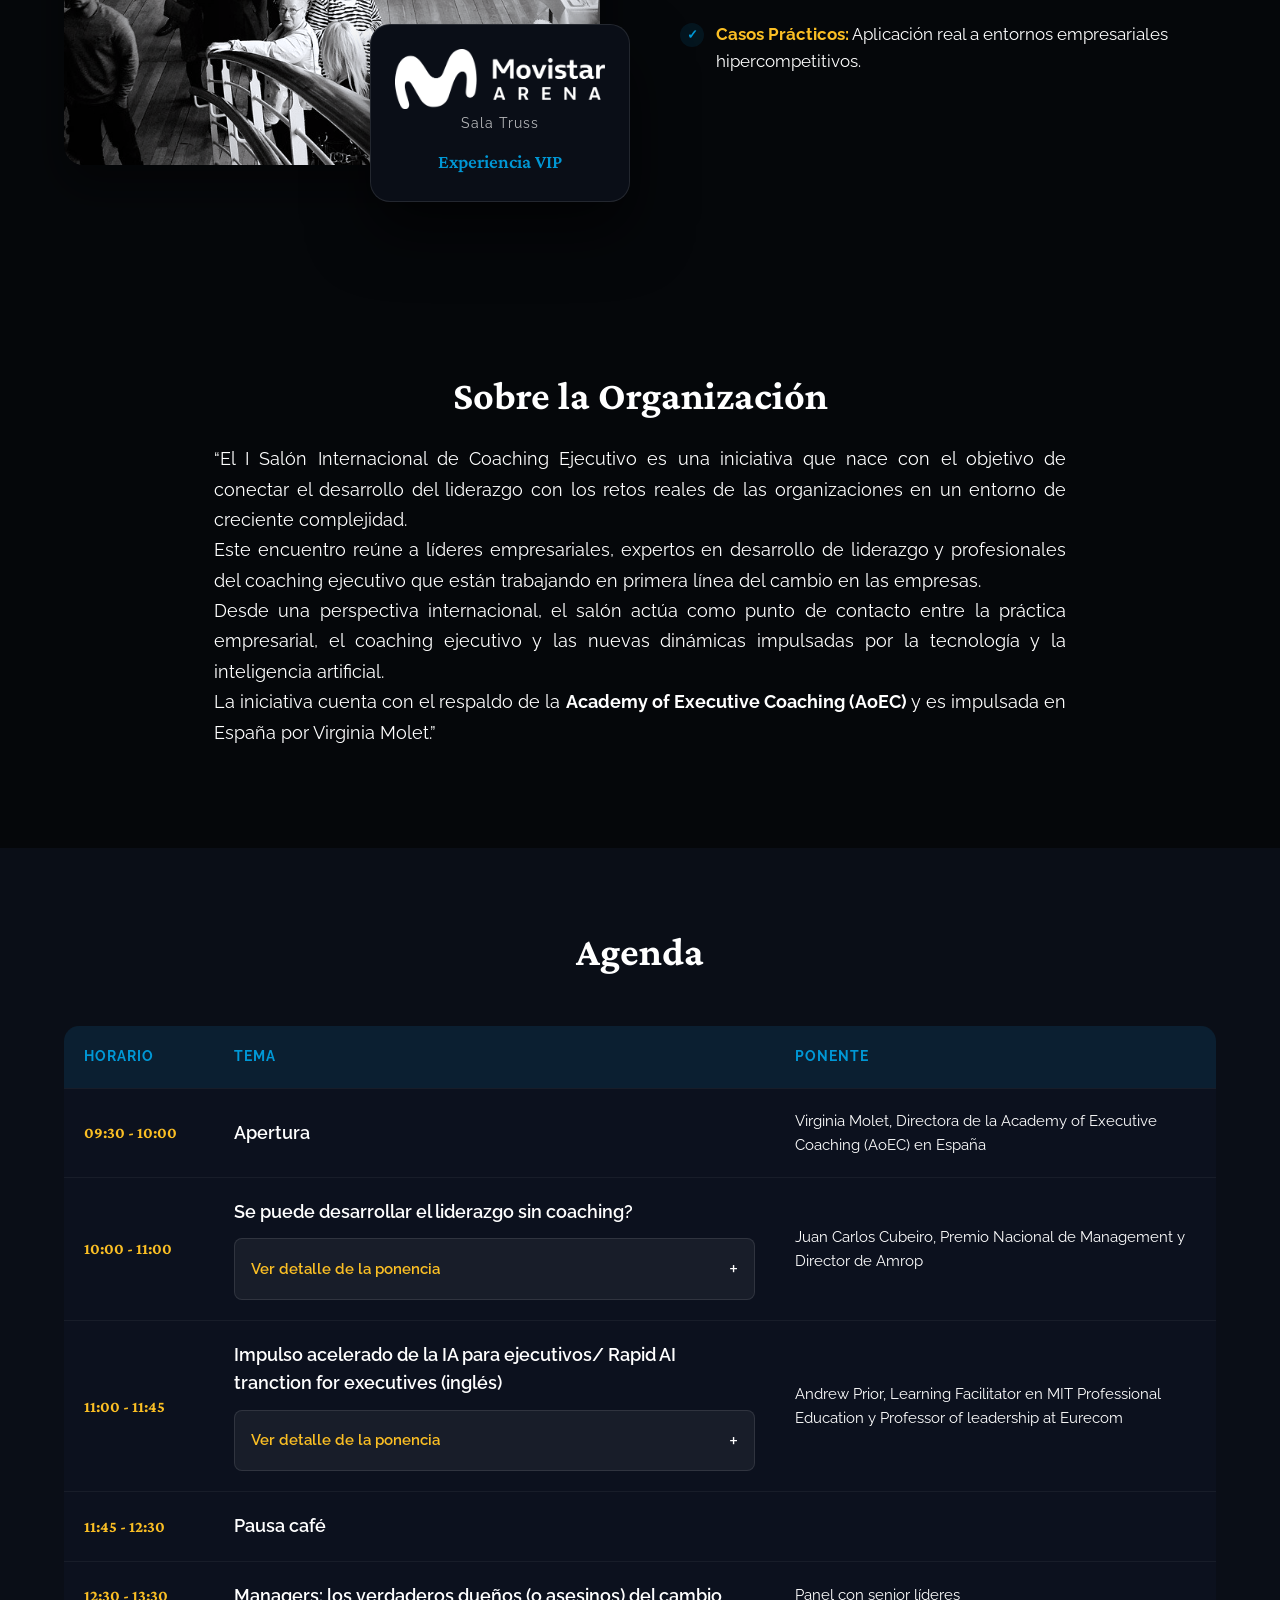
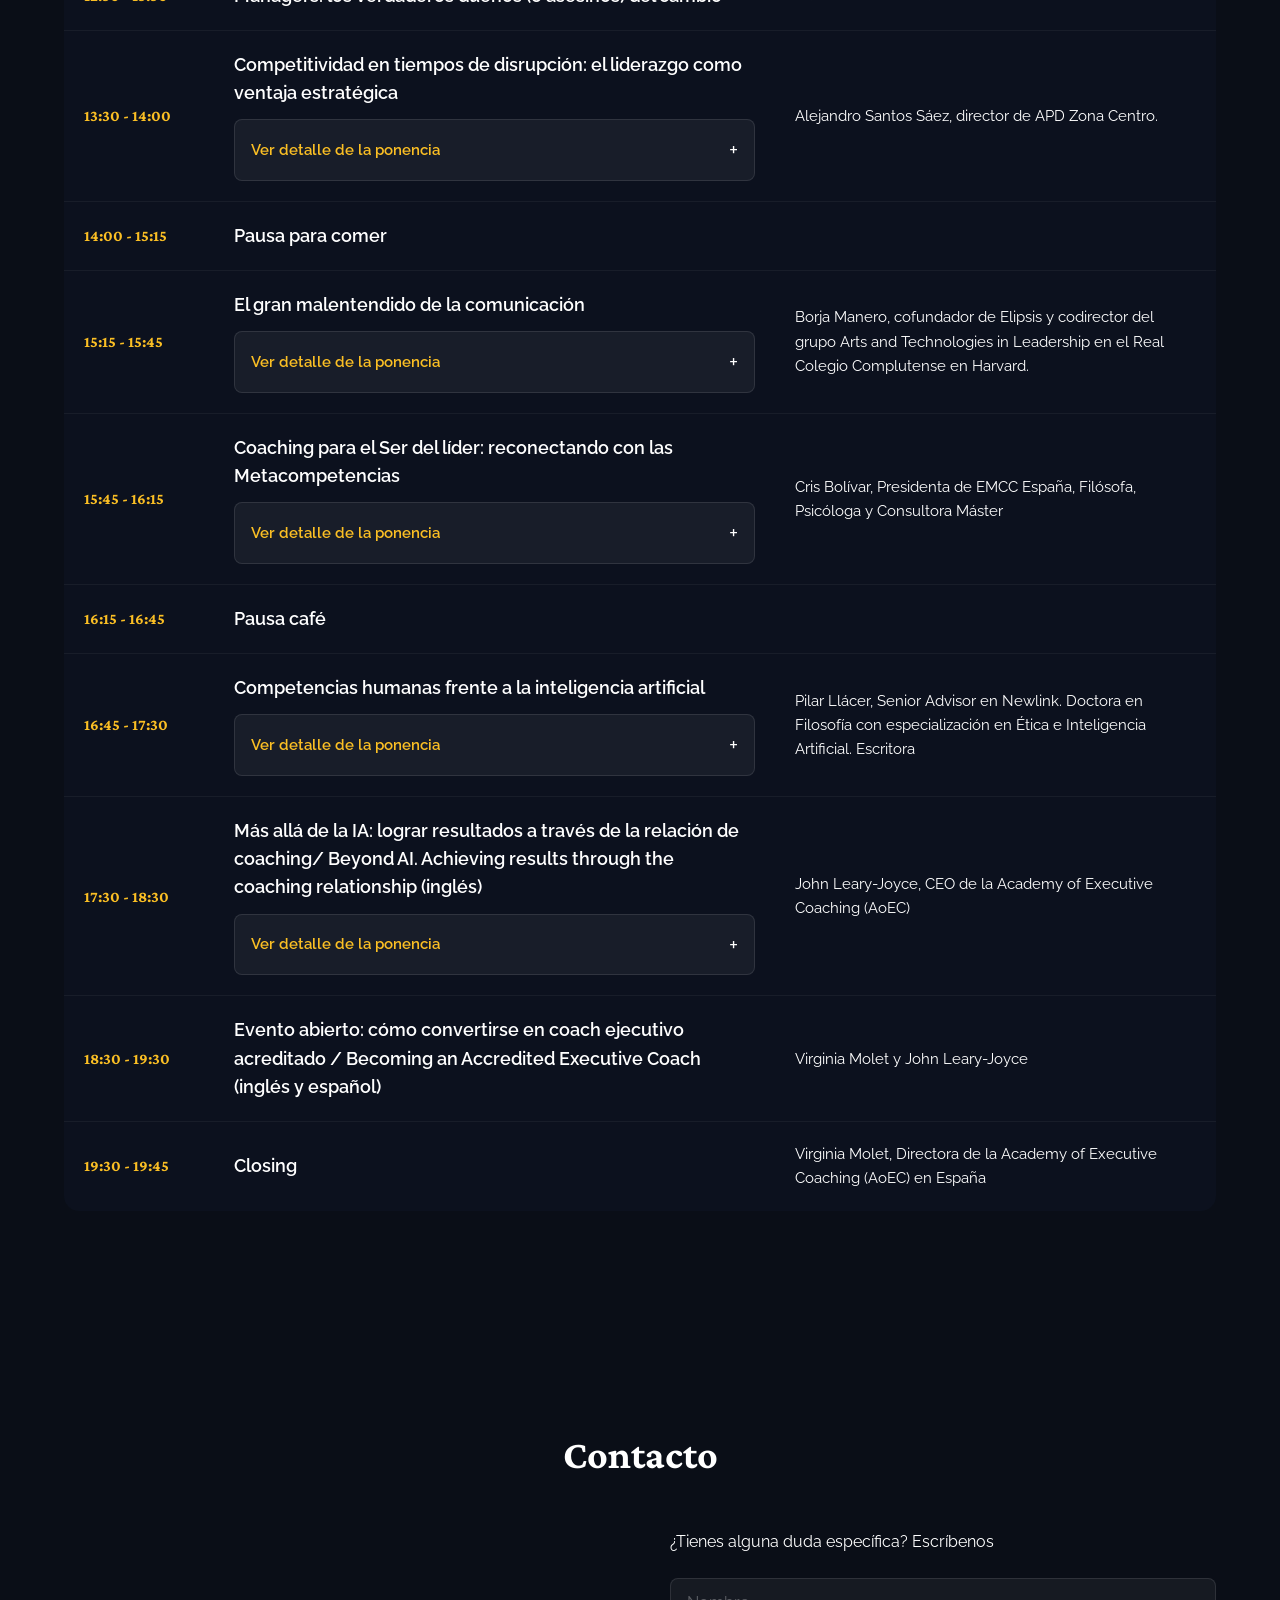
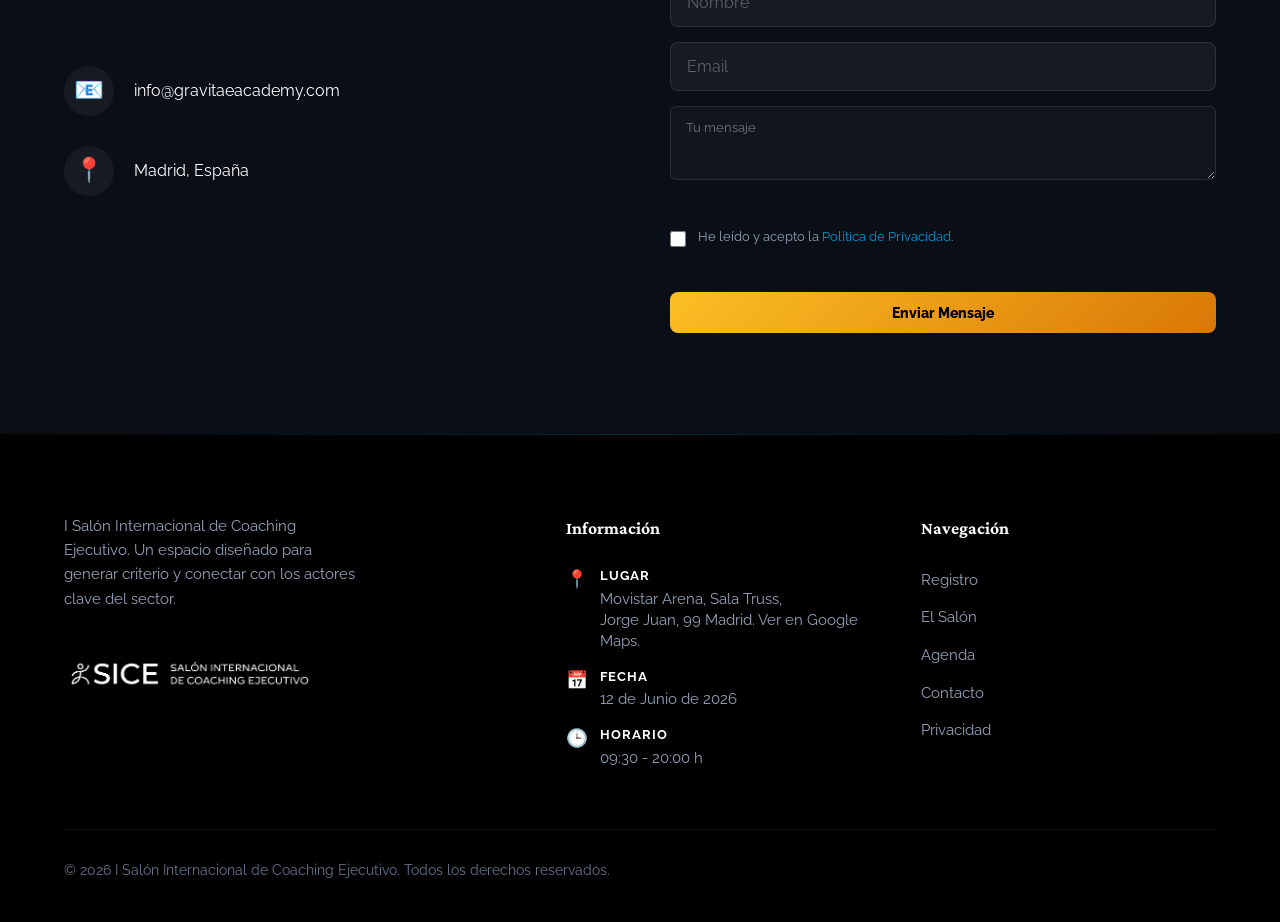
==== commit 10ae430b: "feat(web): update agenda dropdowns for all speakers" ====
--- a/index.html
+++ b/index.html
@@ -236,12 +236,30 @@
                             </tr>
                             <tr>
                                 <td class="time-cell">10:00 - 11:00</td>
-                                <td class="topic-cell">Se puede desarrollar el liderazgo sin coaching?</td>
+                                <td class="topic-cell">
+                                    Se puede desarrollar el liderazgo sin coaching?
+                                    <details class="agenda-details">
+                                        <summary>Ver detalle de la ponencia</summary>
+                                        <div class="agenda-details-content">
+                                            <p>Juan Carlos abordará una pregunta clave para el desarrollo directivo actual: si es posible desarrollar el liderazgo sin coaching. Su intervención partirá de una idea central: el liderazgo ha cambiado profundamente y, en un contexto de transformación acelerada, su importancia es mayor que nunca.</p>
+                                            <p>La sesión explorará qué significa hoy ejercer un nuevo liderazgo: más antifrágil, íntegro, reputado y capaz de combinar firmeza compasiva con visibilidad humilde. También revisará el debate entre si el líder nace o se hace, diferenciando entre temperamento, carácter, personalidad e inteligencia ejecutiva. Desde ahí, conectará el coaching con el desarrollo del liderazgo que necesitan las organizaciones actuales y con la forma en que hemos cambiado como profesionales, equipos y sociedad.</p>
+                                        </div>
+                                    </details>
+                                </td>
                                 <td class="presenter-cell">Juan Carlos Cubeiro, Premio Nacional de Management y Director de Amrop</td>
                             </tr>
                             <tr>
                                 <td class="time-cell">11:00 - 11:45</td>
-                                <td class="topic-cell">Impulso acelerado de la IA para ejecutivos/ Rapid AI tranction for executives (inglés)</td>
+                                <td class="topic-cell">
+                                    Impulso acelerado de la IA para ejecutivos/ Rapid AI tranction for executives (inglés)
+                                    <details class="agenda-details">
+                                        <summary>Ver detalle de la ponencia</summary>
+                                        <div class="agenda-details-content">
+                                            <p>Andrew abordará el papel de la inteligencia artificial generativa en los equipos directivos y el reto que supone pasar de la experimentación al despliegue real dentro de las organizaciones. La sesión pondrá el foco en cómo decidir dónde aporta valor la IA, cómo integrarla de forma responsable y qué conversaciones necesitan tener los líderes para acompañar esta transformación.</p>
+                                            <p>También explorará el papel que puede jugar el coaching ejecutivo en este contexto: ayudar a los equipos de liderazgo a pensar mejor, tomar decisiones más conscientes y desarrollar las capacidades necesarias para guiar a sus organizaciones en un entorno tecnológico cada vez más complejo.</p>
+                                        </div>
+                                    </details>
+                                </td>
                                 <td class="presenter-cell">Andrew Prior, Learning Facilitator en MIT Professional Education y Professor of leadership at Eurecom</td>
                             </tr>
                             <tr>
@@ -256,7 +274,16 @@
                             </tr>
                             <tr>
                                 <td class="time-cell">13:30 - 14:00</td>
-                                <td class="topic-cell">Competitividad en tiempos de disrupción: el liderazgo como ventaja estratégica</td>
+                                <td class="topic-cell">
+                                    Competitividad en tiempos de disrupción: el liderazgo como ventaja estratégica
+                                    <details class="agenda-details">
+                                        <summary>Ver detalle de la ponencia</summary>
+                                        <div class="agenda-details-content">
+                                            <p>Alejandro hablará de la competitividad empresarial en un contexto de disrupción constante, donde la ventaja ya no depende solo de la tecnología, los costes o el mercado, sino de la calidad del liderazgo. Su intervención pondrá el foco en la capacidad de los líderes para anticipar, decidir mejor, generar confianza, atraer talento y movilizar a la organización.</p>
+                                            <p>También abordará cómo la inteligencia artificial está acelerando el cambio en todos los sectores, y por qué las empresas más competitivas serán aquellas que sepan convertir la tecnología en valor real a través de cultura, talento, propósito y liderazgo estratégico.</p>
+                                        </div>
+                                    </details>
+                                </td>
                                 <td class="presenter-cell">Alejandro Santos Sáez, director de APD Zona Centro.</td>
                             </tr>
                             <tr>
@@ -266,12 +293,29 @@
                             </tr>
                             <tr>
                                 <td class="time-cell">15:15 - 15:45</td>
-                                <td class="topic-cell">El gran malentendido de la comunicación</td>
+                                <td class="topic-cell">
+                                    El gran malentendido de la comunicación
+                                    <details class="agenda-details">
+                                        <summary>Ver detalle de la ponencia</summary>
+                                        <div class="agenda-details-content">
+                                            <p>¿Qué tienen en común un físico del CERN y un actor del Centro Dramático Nacional? Que son la misma persona, y que su historia dice mucho sobre cómo entendemos la comunicación. En esta charla, Borja Manero desmonta una idea muy extendida: que comunicar bien consiste, ante todo, en hablar bien. También explora por qué tantos aprendimos antes a callarnos que a abrir la boca. Una invitación a revisar el miedo, el perfeccionismo y el camino hacia una forma de comunicar más propia y conectada.</p>
+                                        </div>
+                                    </details>
+                                </td>
                                 <td class="presenter-cell">Borja Manero, cofundador de Elipsis y codirector del grupo Arts and Technologies in Leadership en el Real Colegio Complutense en Harvard.</td>
                             </tr>
                             <tr>
                                 <td class="time-cell">15:45 - 16:15</td>
-                                <td class="topic-cell">Coaching para el Ser del líder: reconectando con las Metacompetencias</td>
+                                <td class="topic-cell">
+                                    Coaching para el Ser del líder: reconectando con las Metacompetencias
+                                    <details class="agenda-details">
+                                        <summary>Ver detalle de la ponencia</summary>
+                                        <div class="agenda-details-content">
+                                            <p>Cris hablará de cómo el coaching puede acompañar al líder más allá del desarrollo de competencias técnicas, cognitivas o emocionales. Su intervención pondrá el foco en las metacompetencias del ser: autenticidad, presencia, confianza genuina, sabiduría y capacidad de liderar desde un lugar más consciente.</p>
+                                            <p>La sesión invitará a revisar qué necesita hoy un líder para generar equipos más cooperativos, competentes y preparados para actuar en entornos de alta incertidumbre y complejidad.</p>
+                                        </div>
+                                    </details>
+                                </td>
                                 <td class="presenter-cell">Cris Bolívar, Presidenta de EMCC España, Filósofa, Psicóloga y Consultora Máster</td>
                             </tr>
                             <tr>
@@ -281,12 +325,30 @@
                             </tr>
                             <tr>
                                 <td class="time-cell">16:45 - 17:30</td>
-                                <td class="topic-cell">Competencias humanas frente a la inteligencia artificial</td>
+                                <td class="topic-cell">
+                                    Competencias humanas frente a la inteligencia artificial
+                                    <details class="agenda-details">
+                                        <summary>Ver detalle de la ponencia</summary>
+                                        <div class="agenda-details-content">
+                                            <p>Pilar abordará los grandes desafíos del presente en un momento marcado por el avance de la inteligencia artificial y por la necesidad de reforzar aquello que sigue siendo profundamente humano. Su intervención pondrá el foco en las competencias que serán más relevantes en este nuevo contexto: la capacidad de aprendizaje, la escucha, el criterio y la conexión con el sentido.</p>
+                                            <p>La sesión invitará a reflexionar sobre por qué aprender se ha convertido en una competencia estratégica, y sobre la diferencia entre escuchar de verdad y limitarse a responder. Desde ahí, conectará tecnología, humanidad y propósito para plantear una pregunta de fondo: qué lugar queremos ocupar como personas y como líderes en un mundo cada vez más automatizado.</p>
+                                        </div>
+                                    </details>
+                                </td>
                                 <td class="presenter-cell">Pilar Llácer, Senior Advisor en Newlink. Doctora en Filosofía con especialización en Ética e Inteligencia Artificial. Escritora</td>
                             </tr>
                             <tr>
                                 <td class="time-cell">17:30 - 18:30</td>
-                                <td class="topic-cell">Más allá de la IA: lograr resultados a través de la relación de coaching/ Beyond AI. Achieving results through the coaching relationship (inglés)</td>
+                                <td class="topic-cell">
+                                    Más allá de la IA: lograr resultados a través de la relación de coaching/ Beyond AI. Achieving results through the coaching relationship (inglés)
+                                    <details class="agenda-details">
+                                        <summary>Ver detalle de la ponencia</summary>
+                                        <div class="agenda-details-content">
+                                            <p>John explorará qué hace que el coaching con un coach humano siga siendo profundamente relevante en un momento en el que la inteligencia artificial puede replicar muchas conversaciones racionales. Su intervención se centrará en la relación de coaching como espacio vivo, emocional y experiencial.</p>
+                                            <p>A través de su enfoque, mostrará cómo lo que ocurre en el momento presente de la sesión permite trabajar con patrones, emociones y dinámicas reales que no siempre aparecen en una conversación puramente analítica. La sesión pondrá el foco en el valor transformador de la relación entre coach y coachee.</p>
+                                        </div>
+                                    </details>
+                                </td>
                                 <td class="presenter-cell">John Leary-Joyce, CEO de la Academy of Executive Coaching (AoEC)</td>
                             </tr>
                             <tr>
--- a/style.css
+++ b/style.css
@@ -1437,6 +1437,66 @@
     }
 }
 
+/* Agenda Dropdown Details */
+.agenda-details {
+    margin-top: 12px;
+    background: rgba(255, 255, 255, 0.05);
+    border: 1px solid rgba(255, 255, 255, 0.1);
+    border-radius: 8px;
+    overflow: hidden;
+    transition: var(--transition);
+}
+
+.agenda-details[open] {
+    background: rgba(0, 152, 214, 0.05);
+    border-color: rgba(0, 152, 214, 0.3);
+}
+
+.agenda-details summary {
+    padding: 12px 16px;
+    cursor: pointer;
+    font-weight: 600;
+    font-size: 0.95rem;
+    color: var(--color-accent-yellow);
+    list-style: none;
+    position: relative;
+    display: flex;
+    align-items: center;
+    justify-content: space-between;
+}
+
+.agenda-details summary::-webkit-details-marker {
+    display: none;
+}
+
+.agenda-details summary::after {
+    content: '+';
+    font-size: 1.4rem;
+    font-weight: 400;
+    color: var(--color-white);
+    transition: transform 0.3s ease;
+}
+
+.agenda-details[open] summary::after {
+    content: '-';
+    transform: rotate(180deg);
+}
+
+.agenda-details-content {
+    padding: 0 16px 16px;
+    font-size: 0.95rem;
+    color: #cbd5e1;
+    line-height: 1.6;
+    font-weight: 400;
+}
+
+.agenda-details-content p {
+    margin-bottom: 12px;
+}
+.agenda-details-content p:last-child {
+    margin-bottom: 0;
+}
+
 
 /* Agenda Sub-nav */
 .agenda-nav-bar {
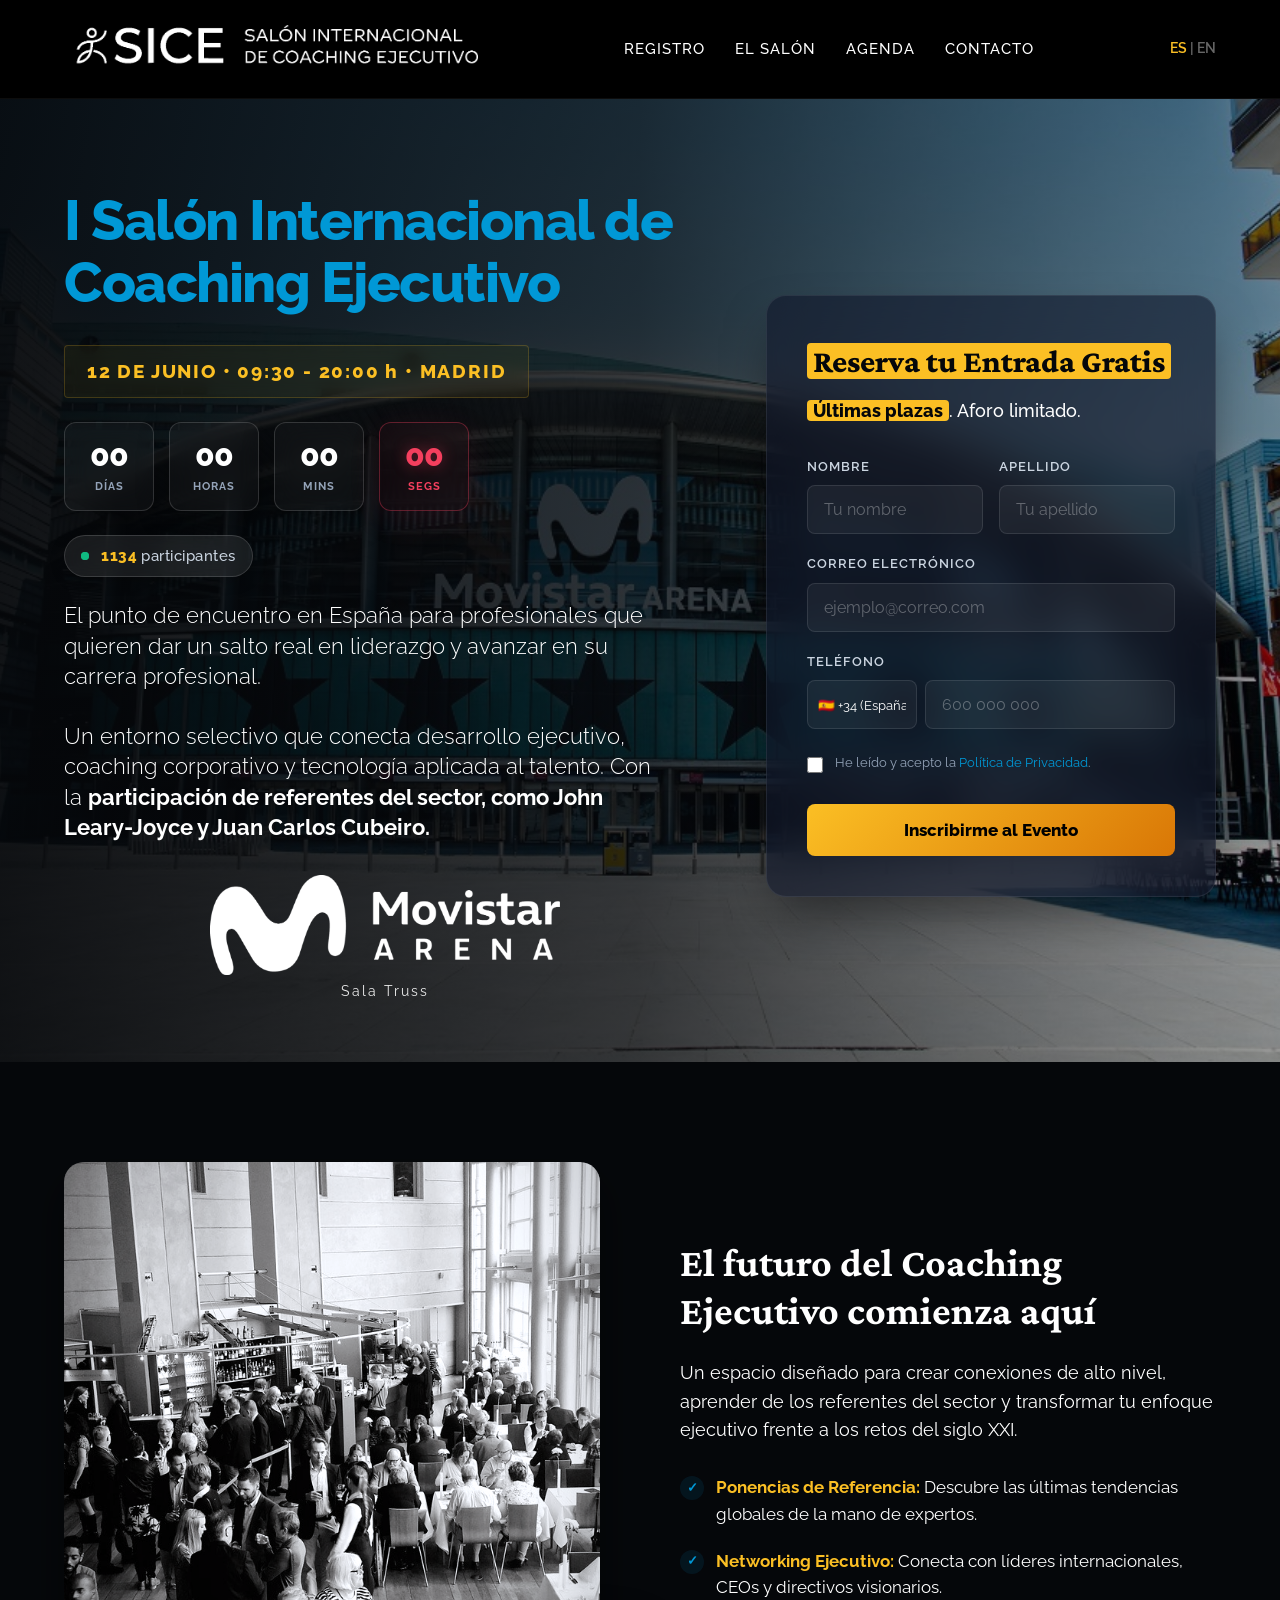
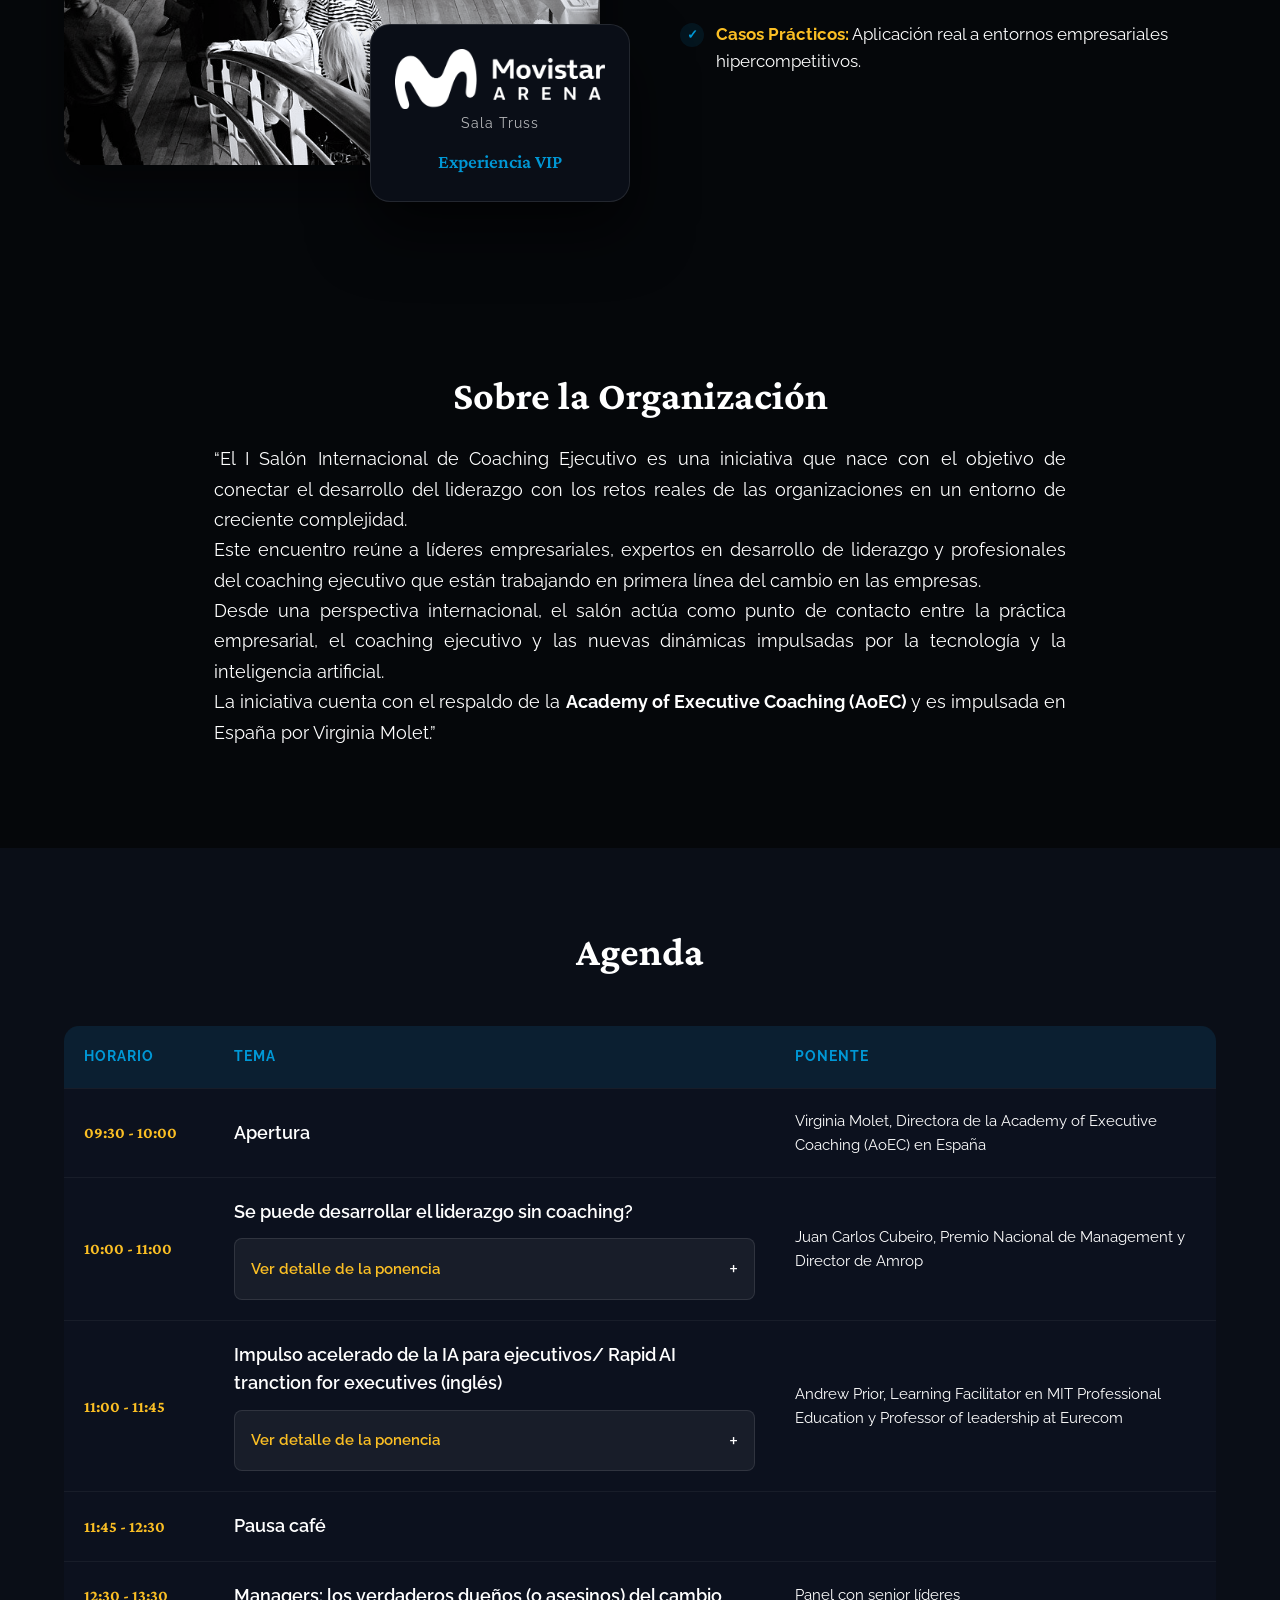
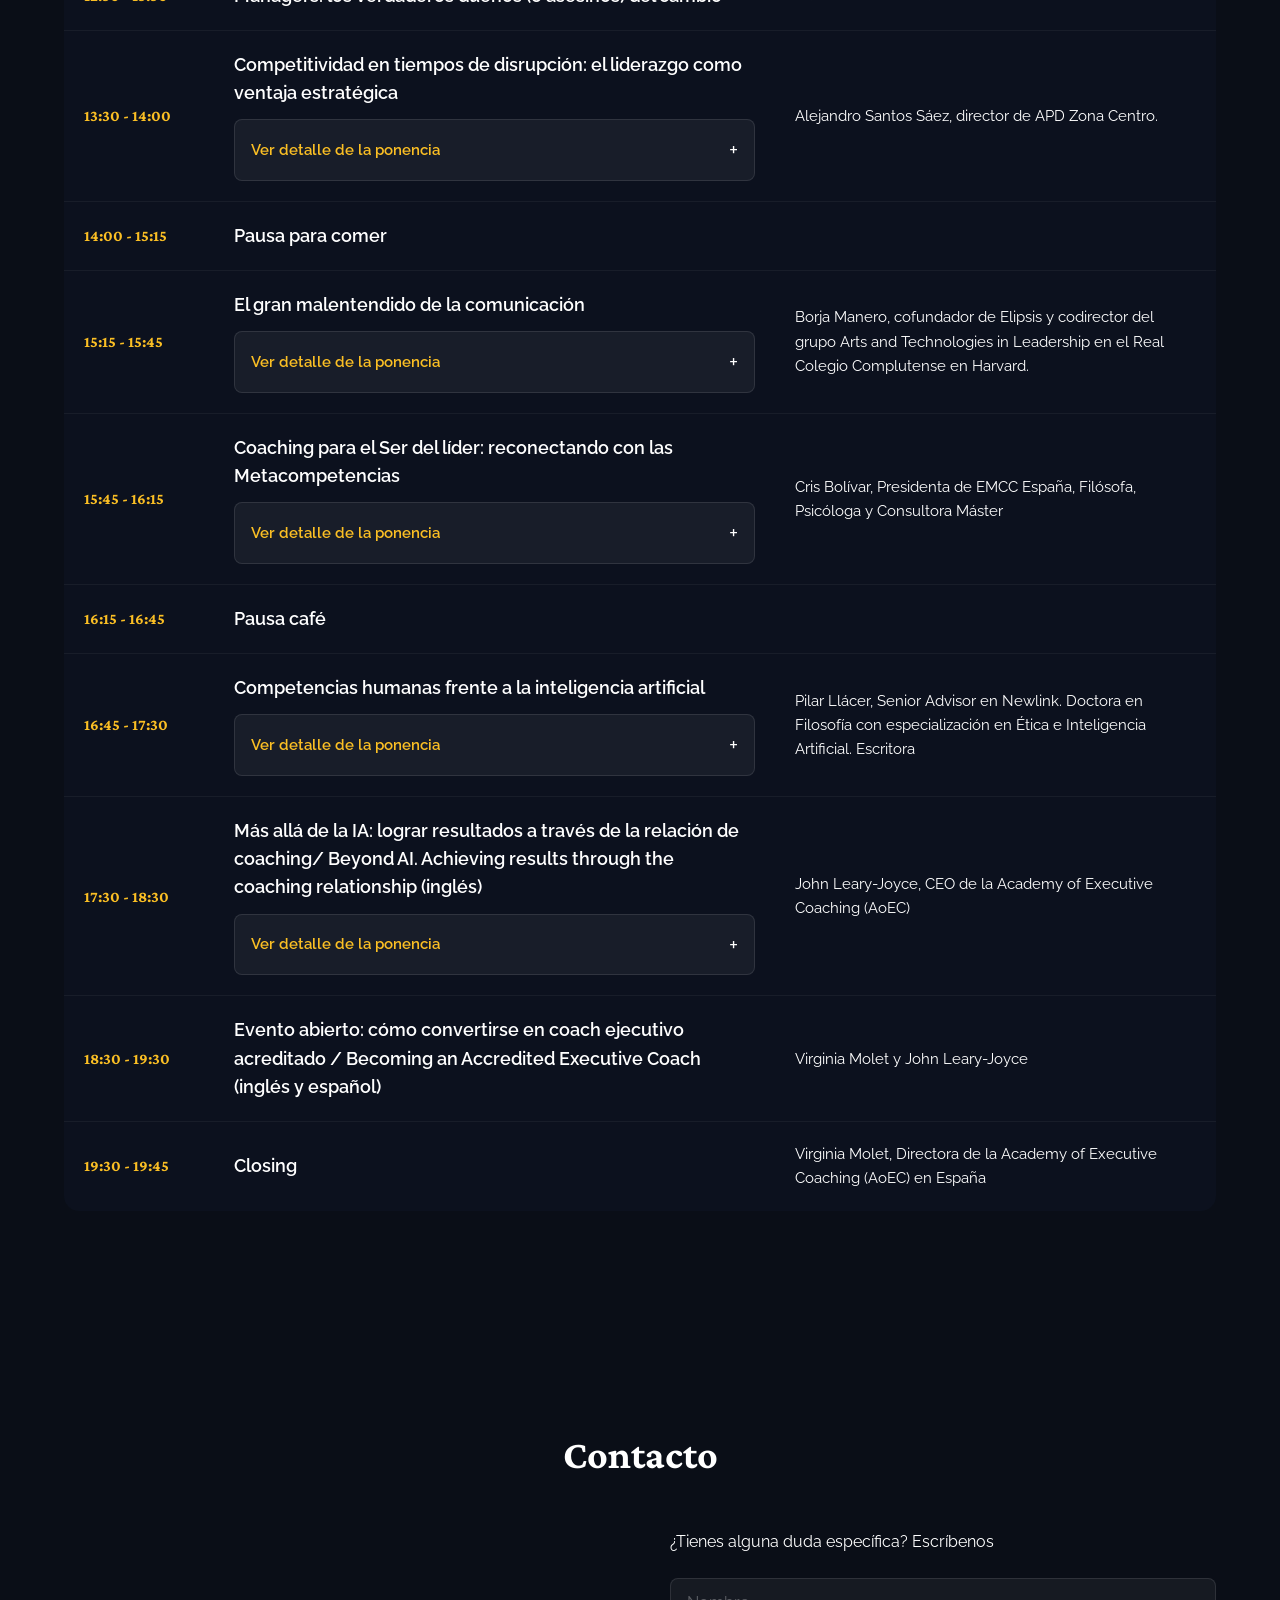
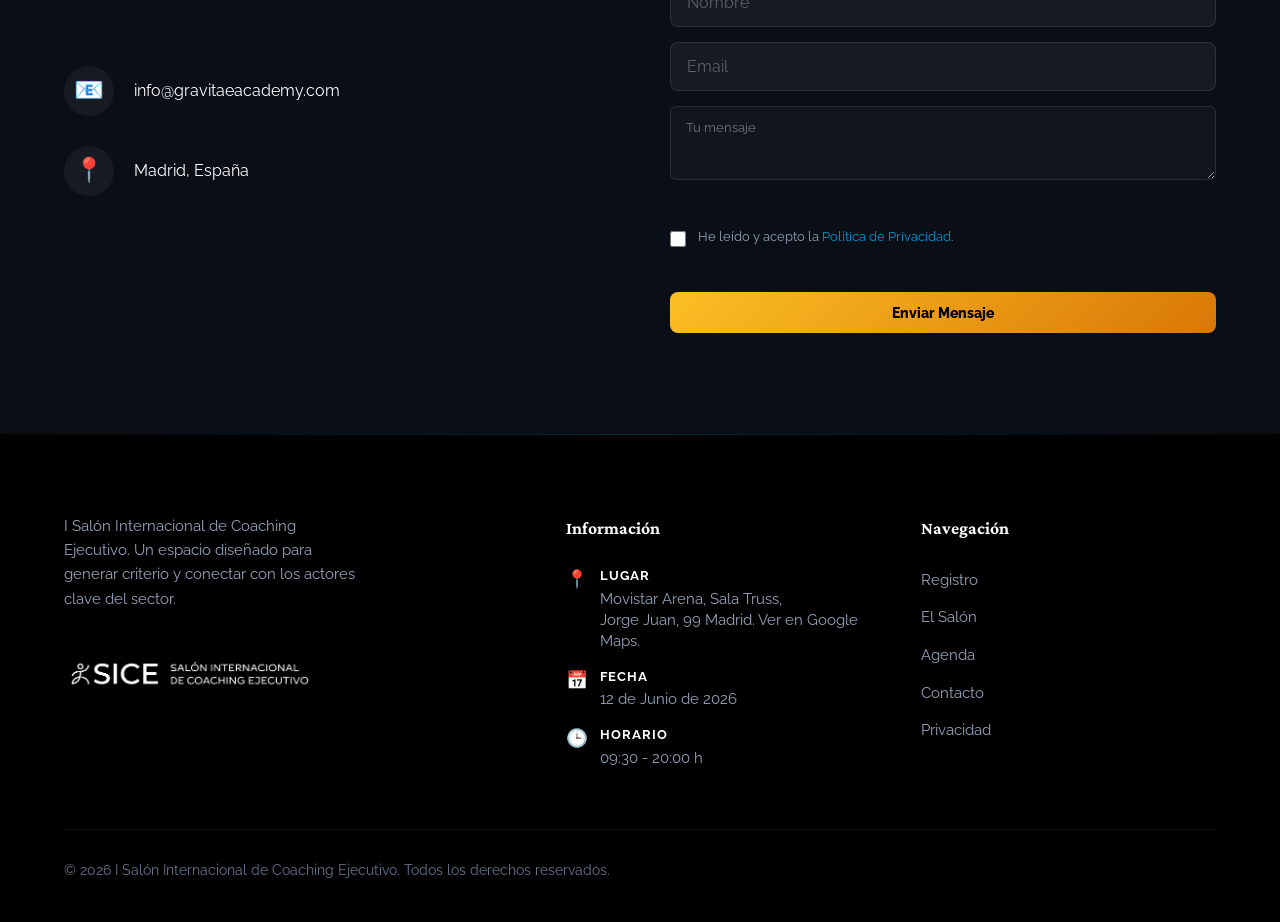
==== commit df536257: "content: update register text and participant count" ====
--- a/index.html
+++ b/index.html
@@ -73,7 +73,7 @@
                     </div>
                     <div class="counter-badge">
                         <span class="pulse-dot"></span>
-                        <span id="registered-counter">1.134</span> participantes
+                        <span id="registered-counter">1.210</span> participantes
                     </div>
                     <p class="subtitle text-white-force">El punto de encuentro en España para profesionales que quieren dar un salto real en liderazgo y avanzar en su carrera profesional.<br><br>Un entorno selectivo que conecta desarrollo ejecutivo, coaching corporativo y tecnología aplicada al talento. Con la <strong>participación de referentes del sector, como John Leary-Joyce y Juan Carlos Cubeiro.</strong></p>
                     <div class="brand-group">
@@ -85,7 +85,7 @@
                 <div class="form-wrapper">
                     <div class="glass-card">
                         <h2><span class="highlight-yellow">Reserva tu Entrada Gratis</span></h2>
-                        <p><span class="highlight-yellow">Últimas plazas</span>. Regístrate ahora para asegurar tu asistencia al salón.</p>
+                        <p><span class="highlight-yellow">Últimas plazas</span>. Aforo limitado.</p>
                         
                         <form id="inscription-form" class="event-form">
                             <div class="form-row">
